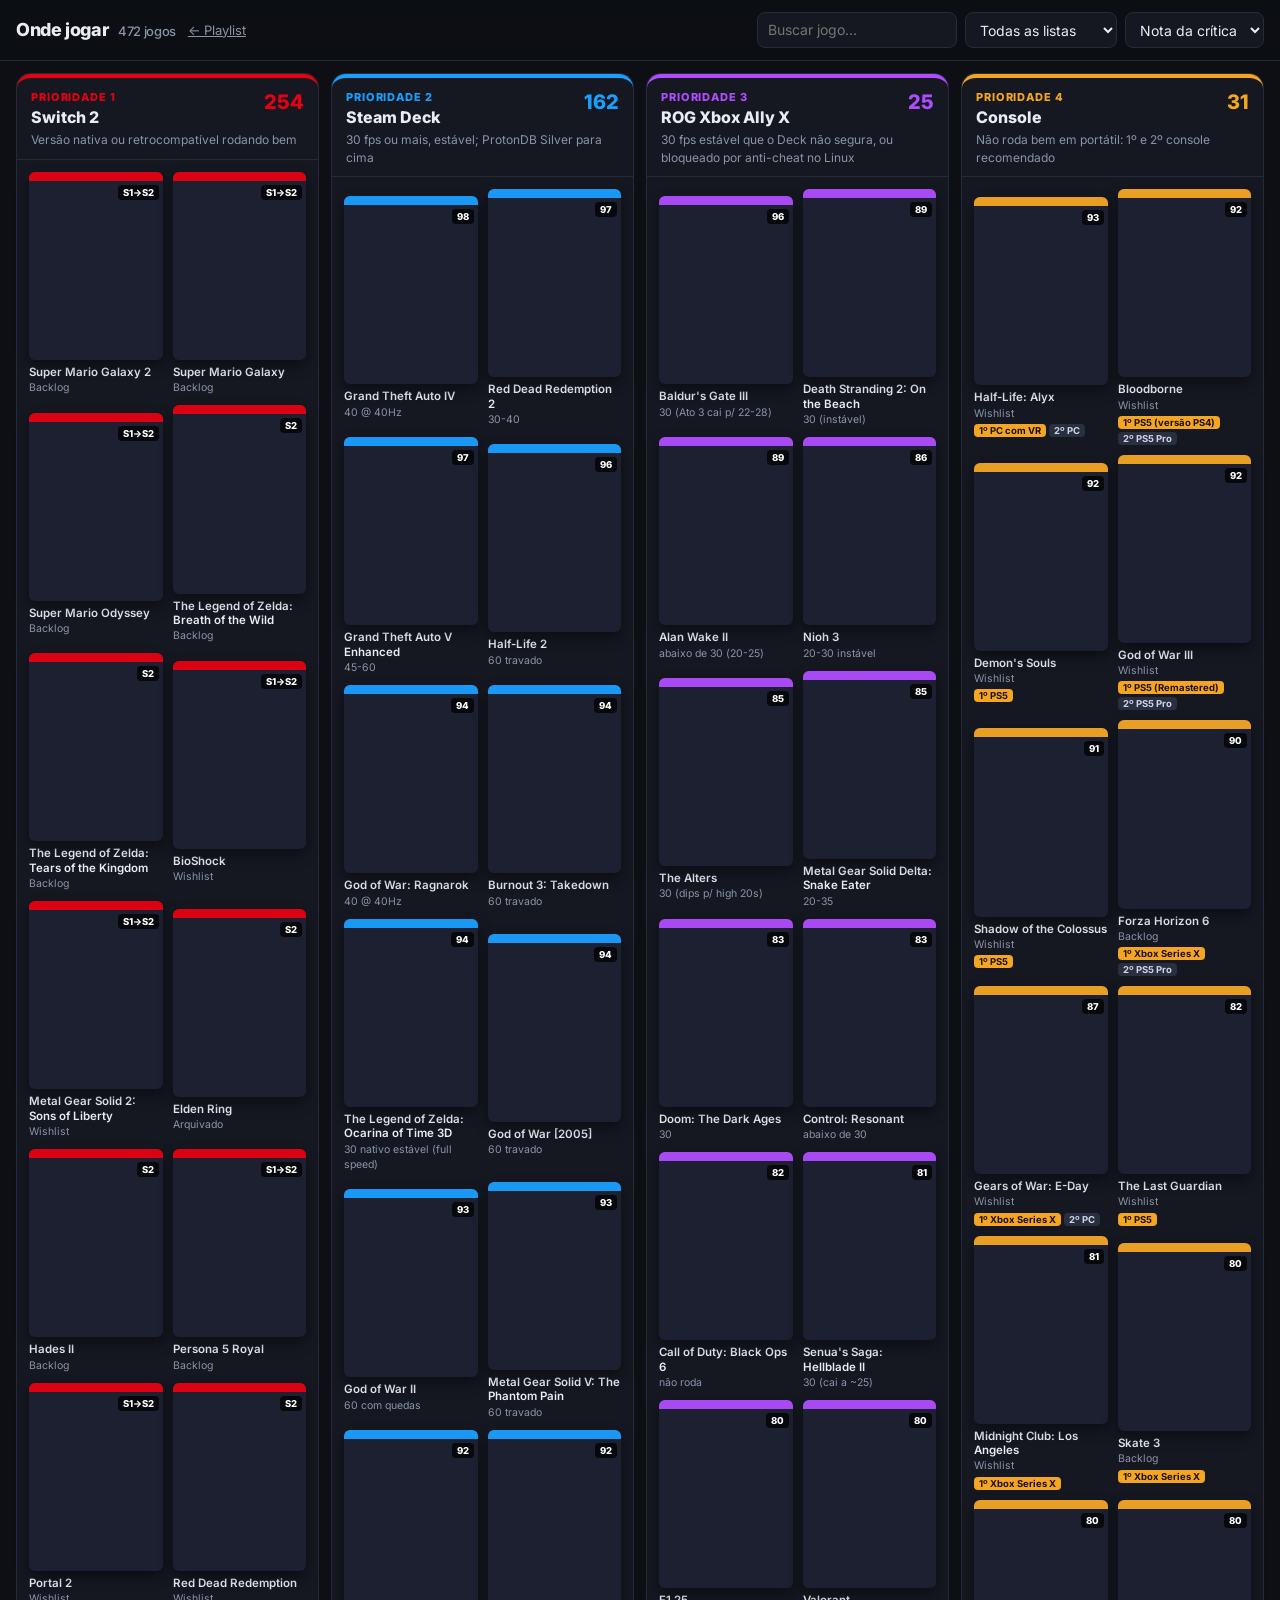
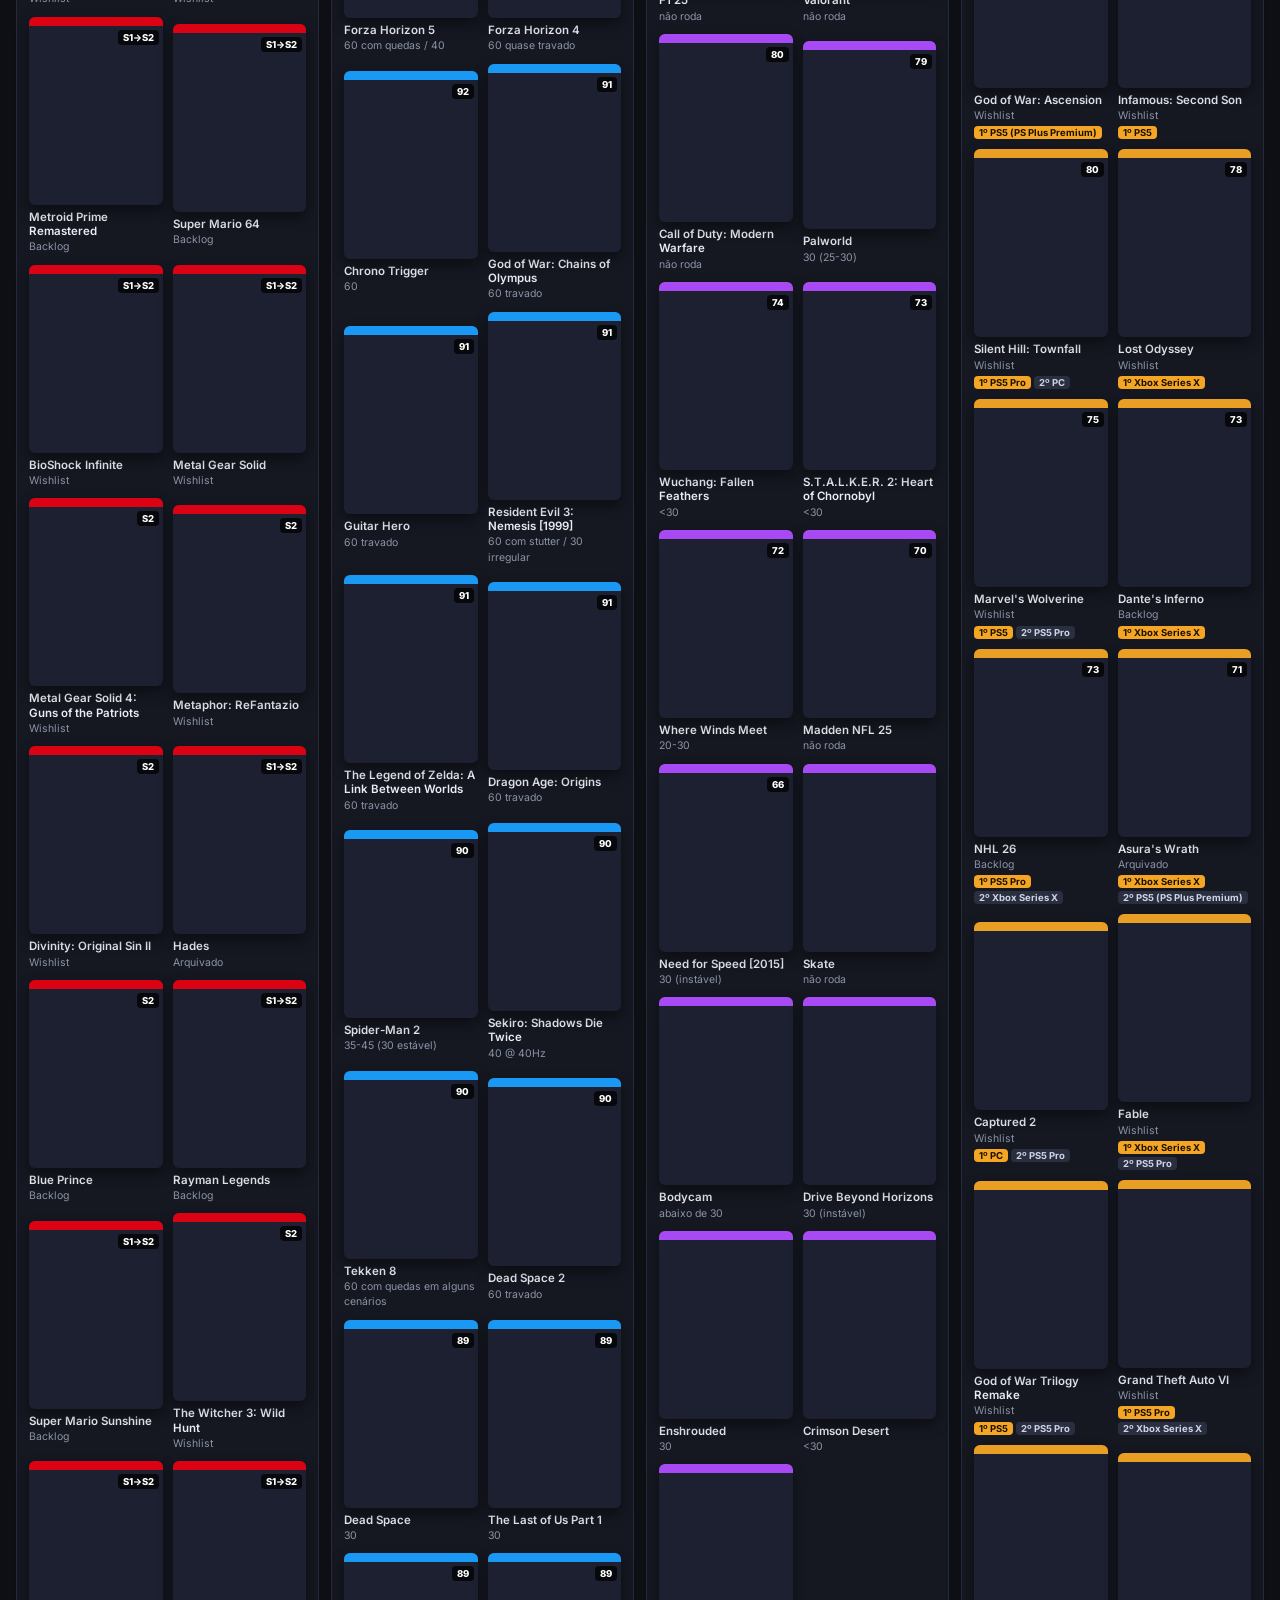
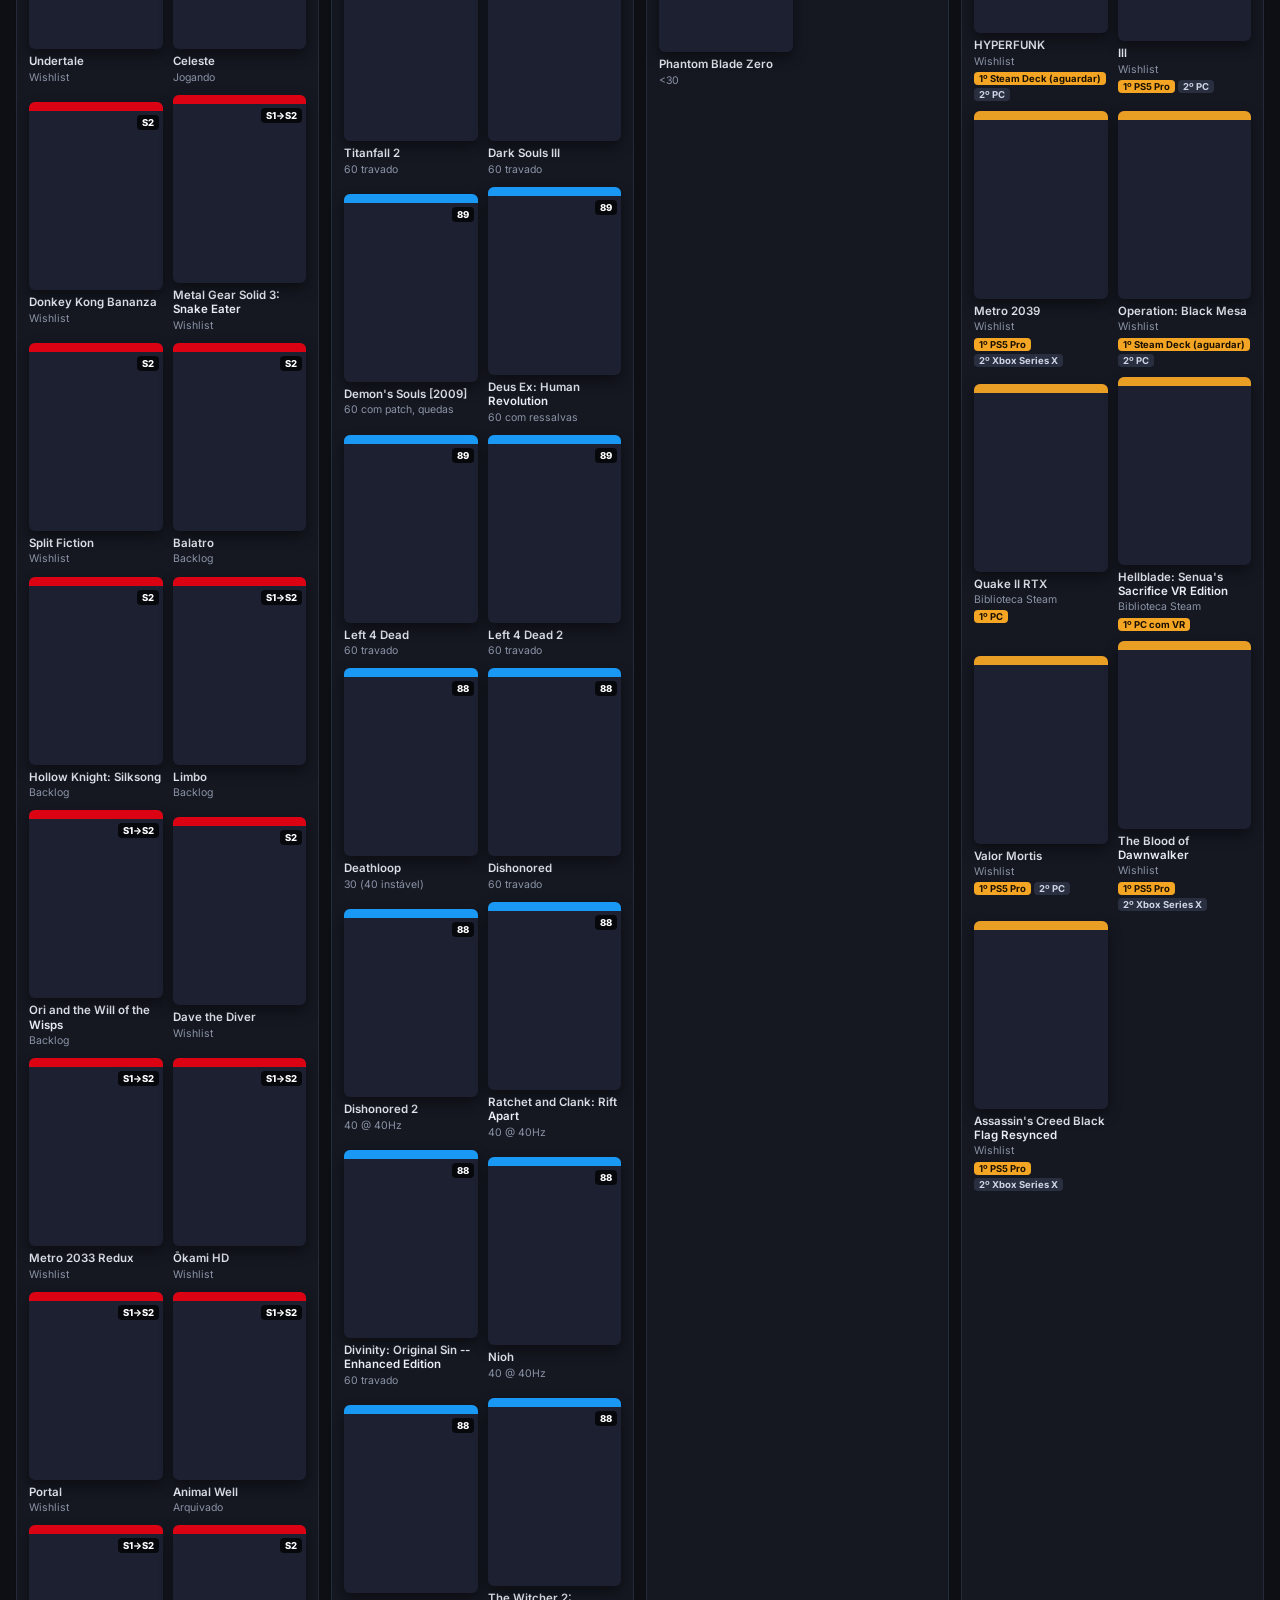
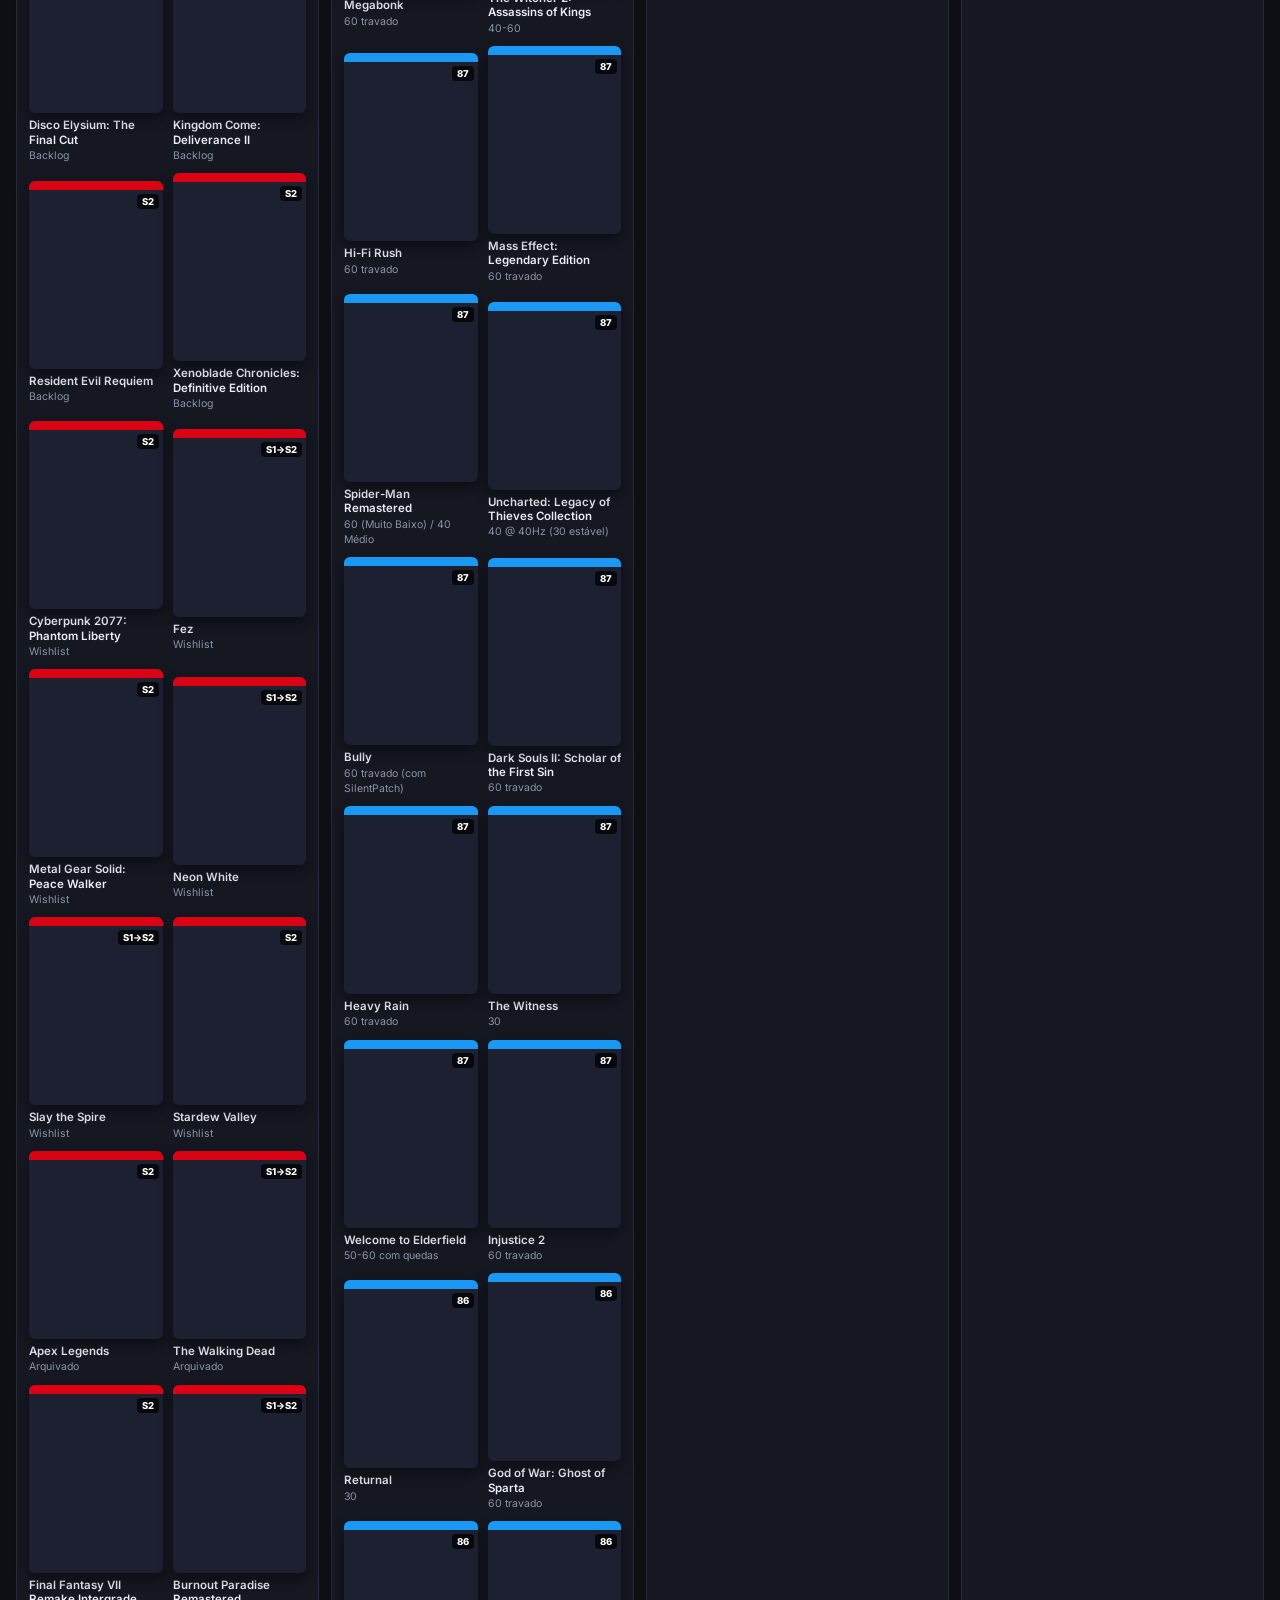
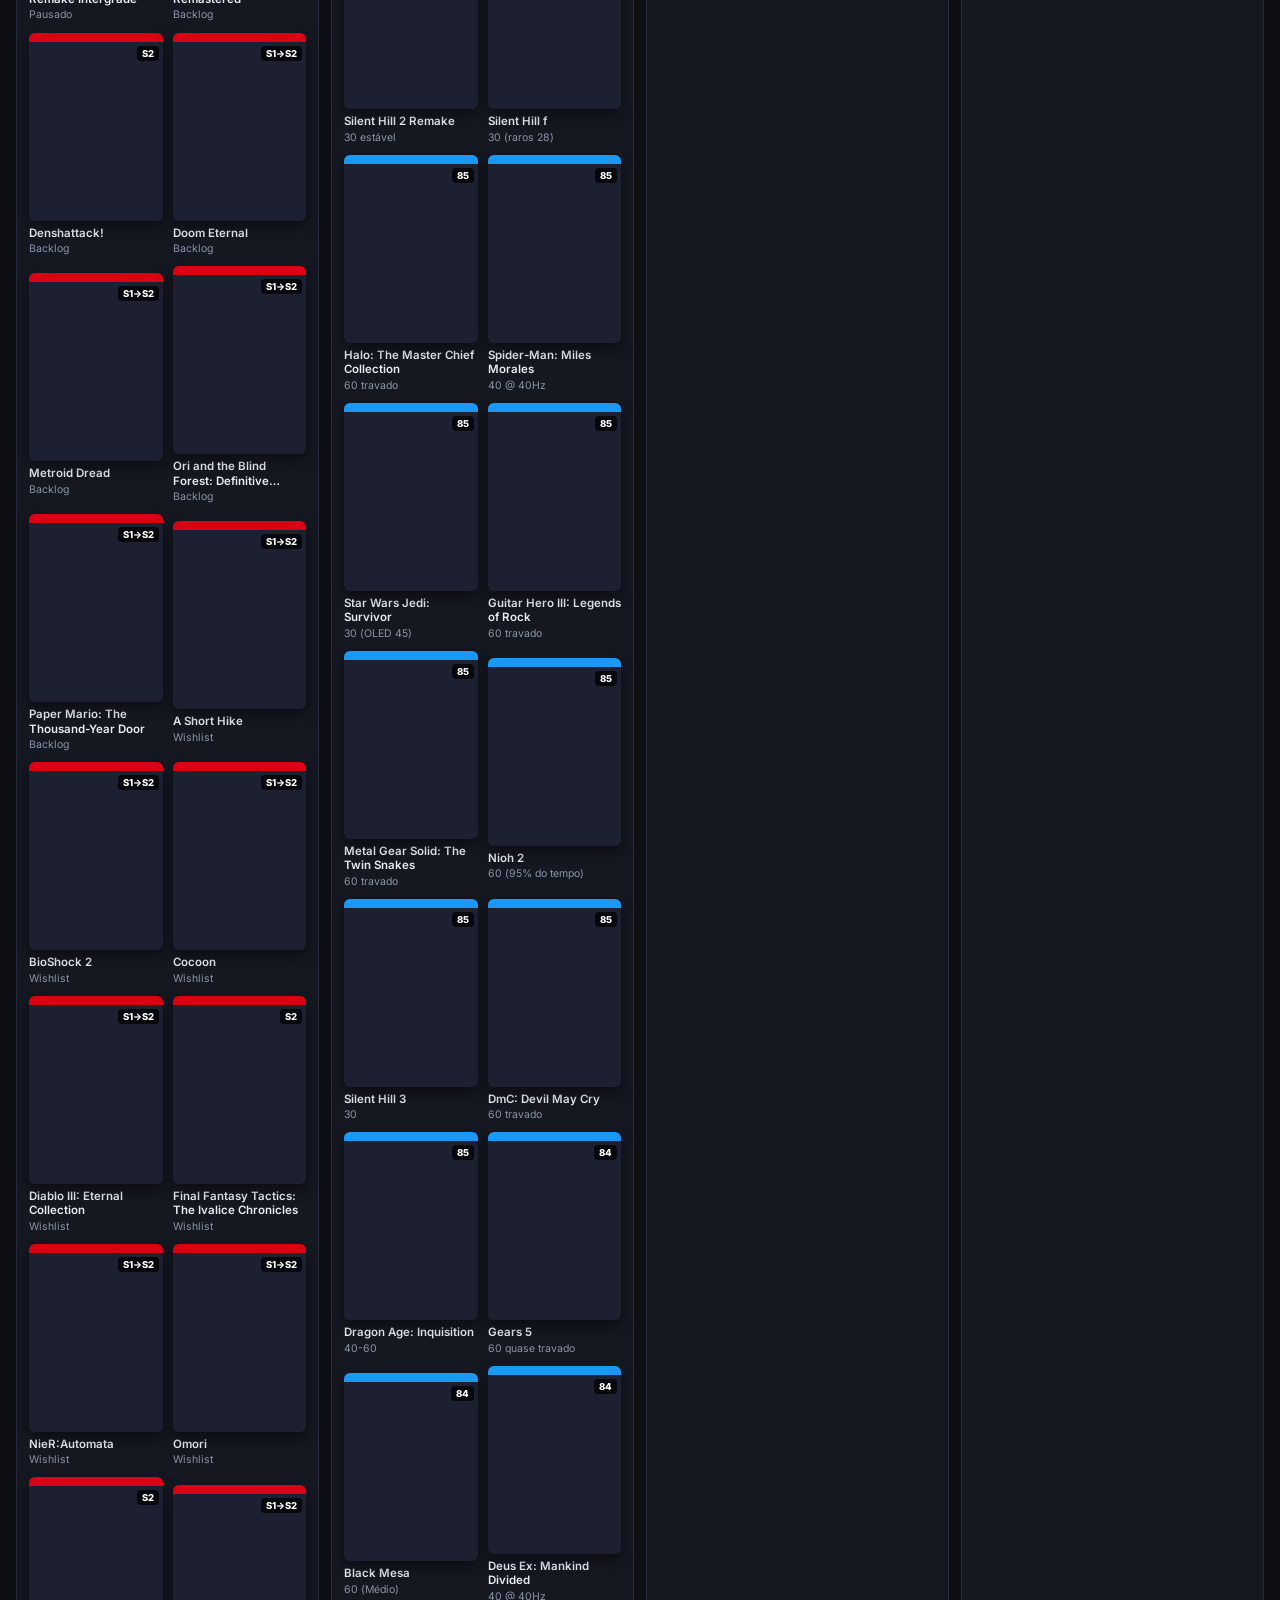
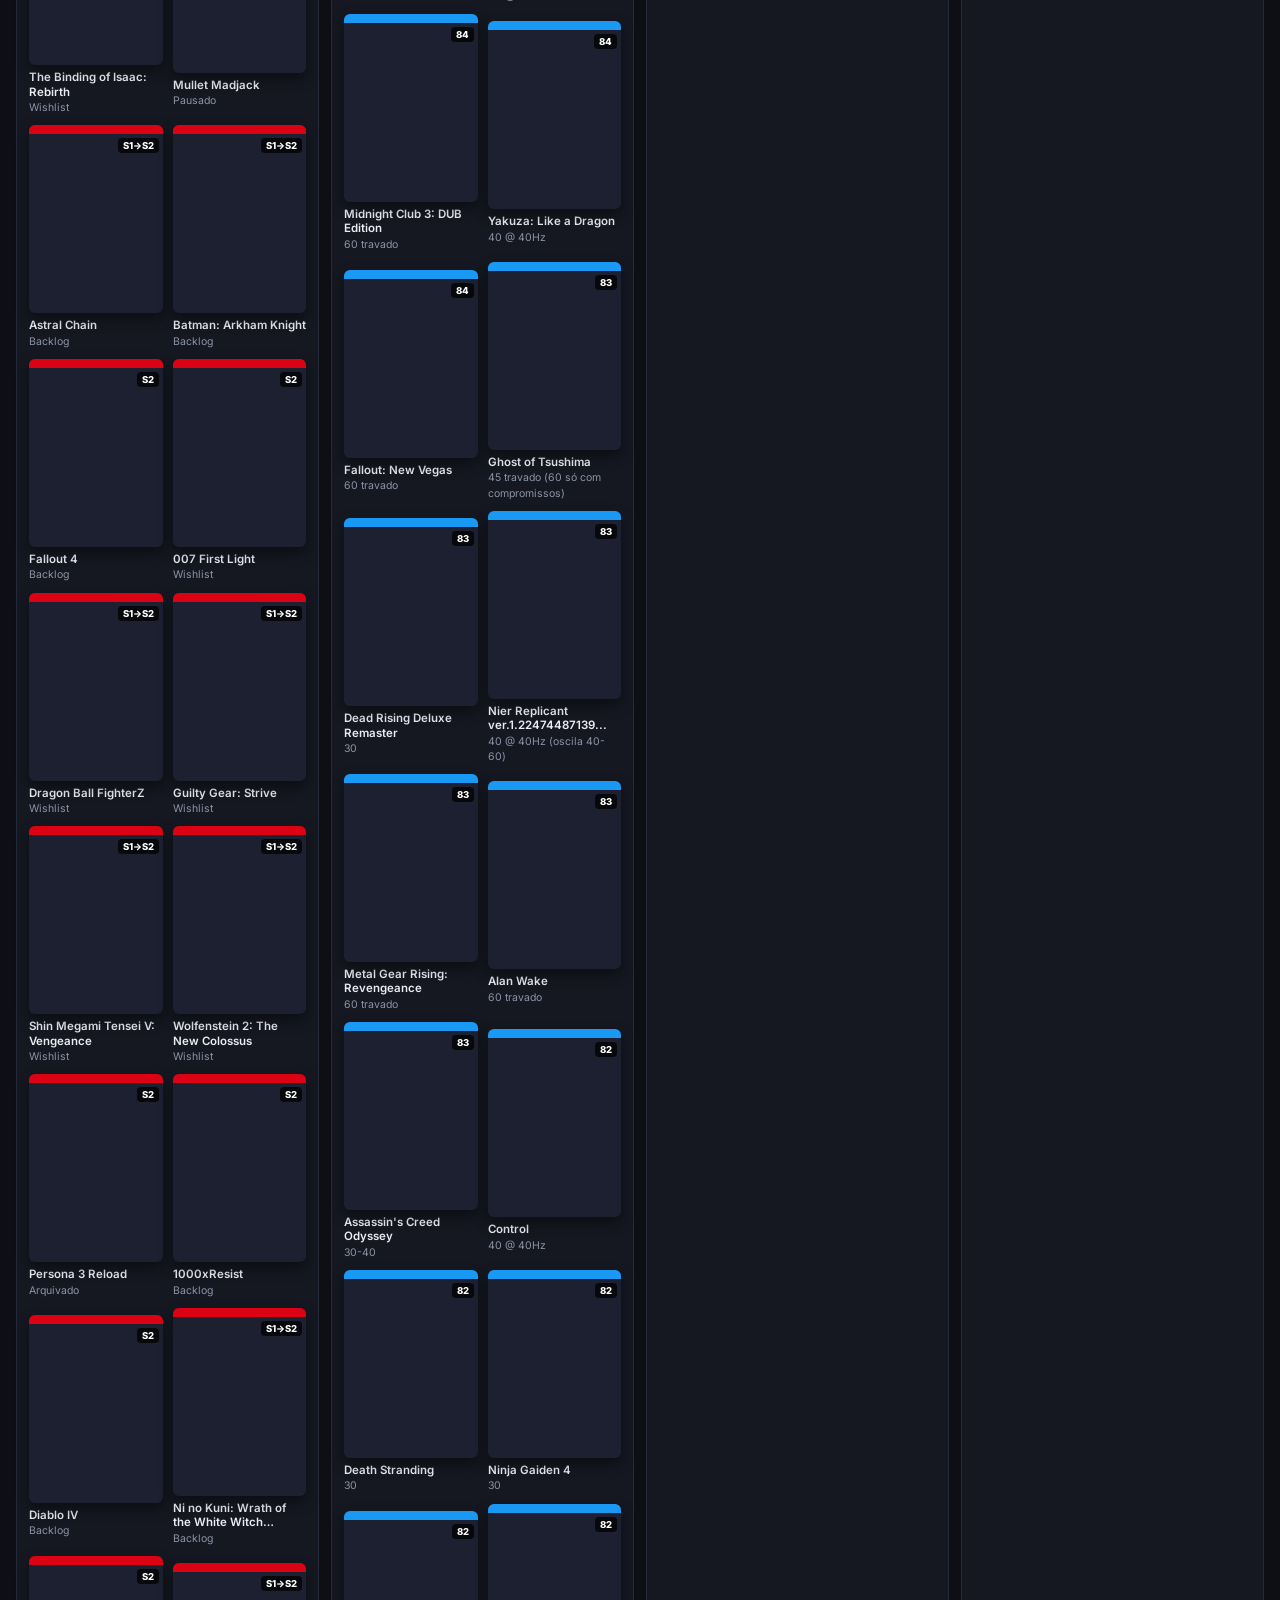
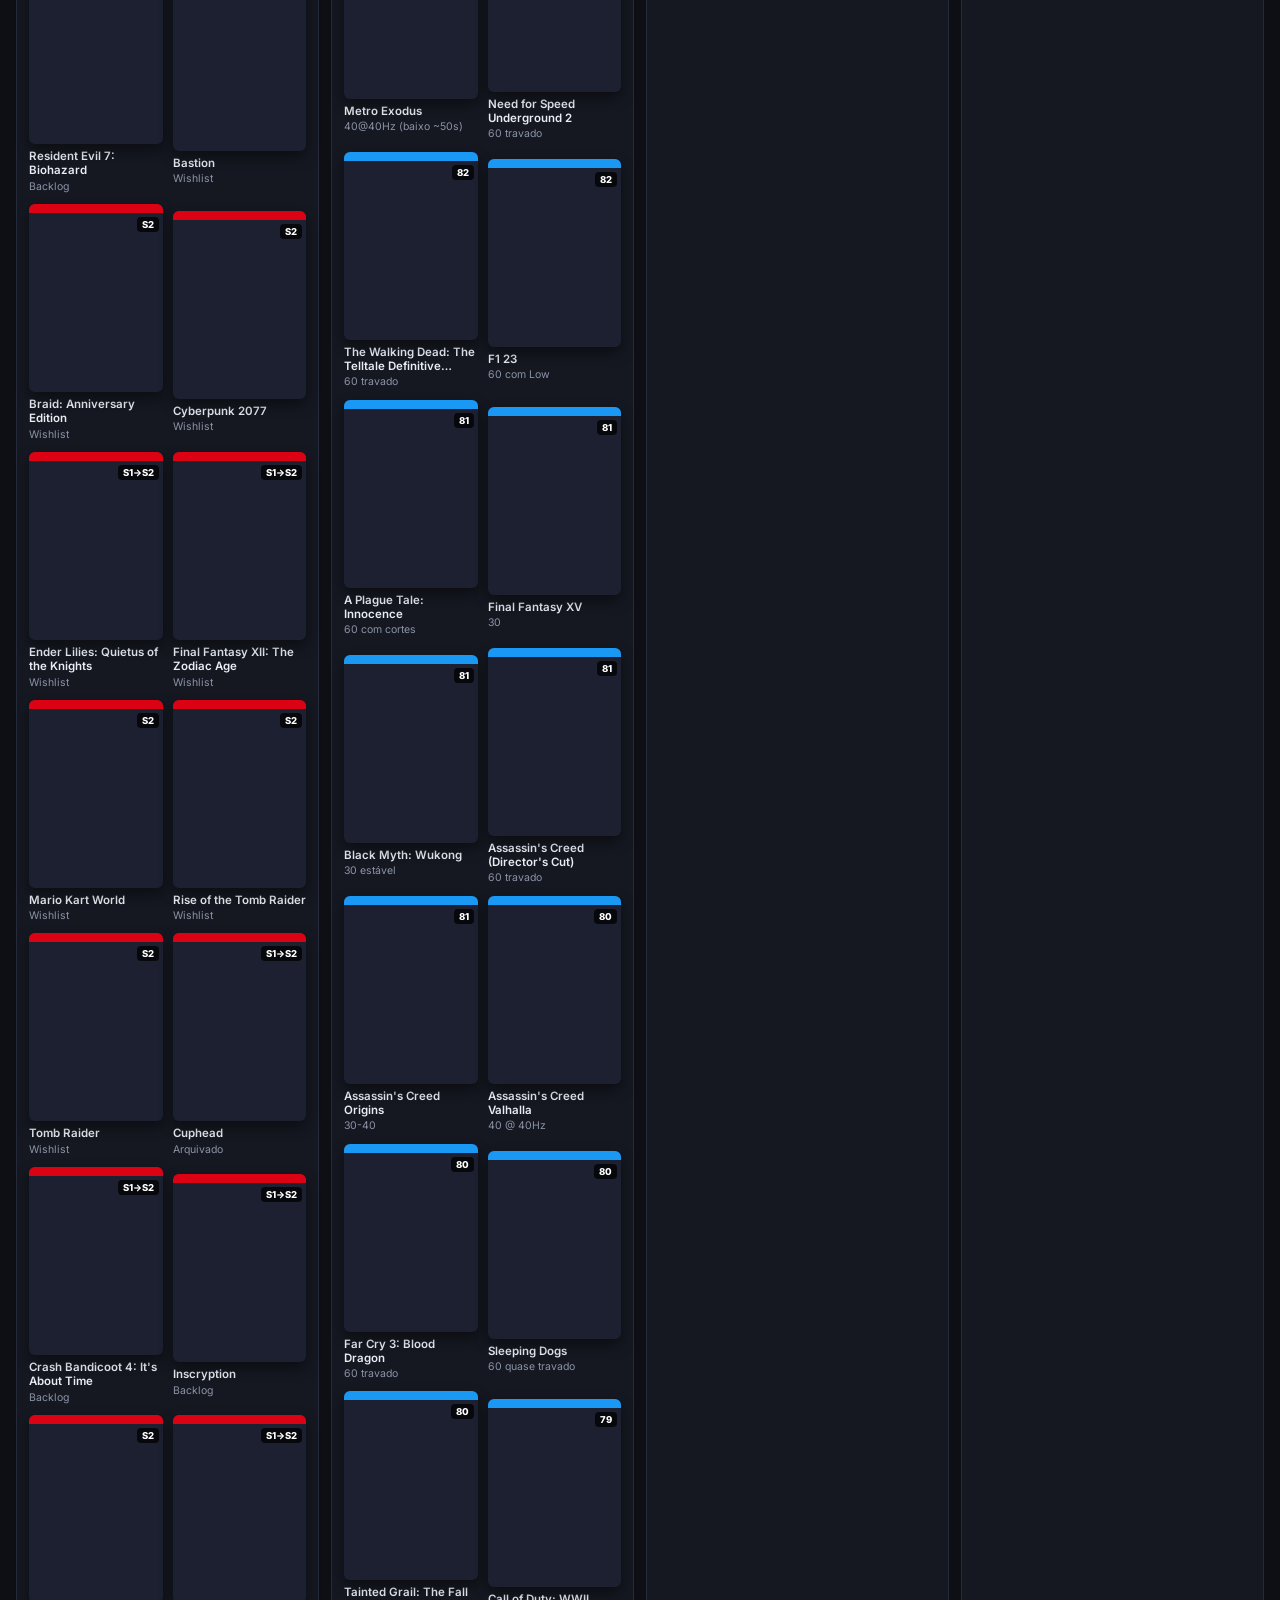
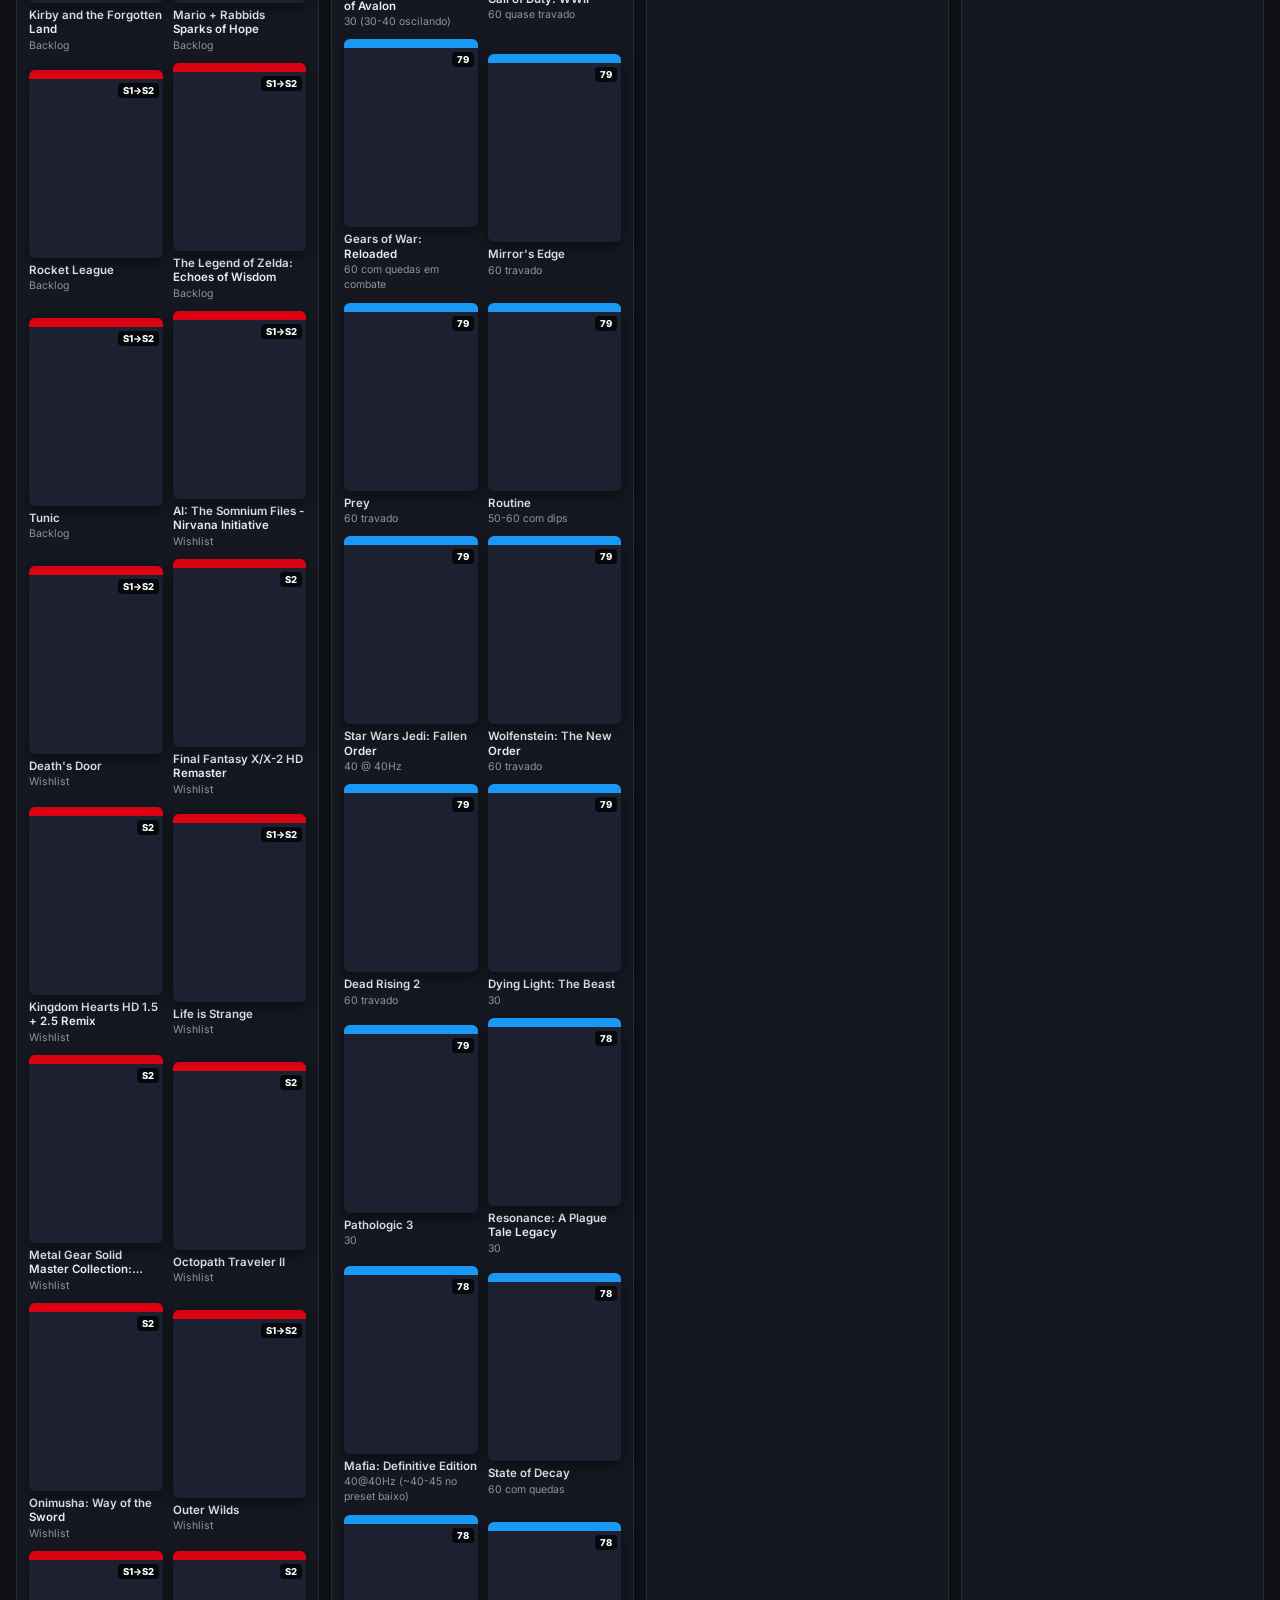
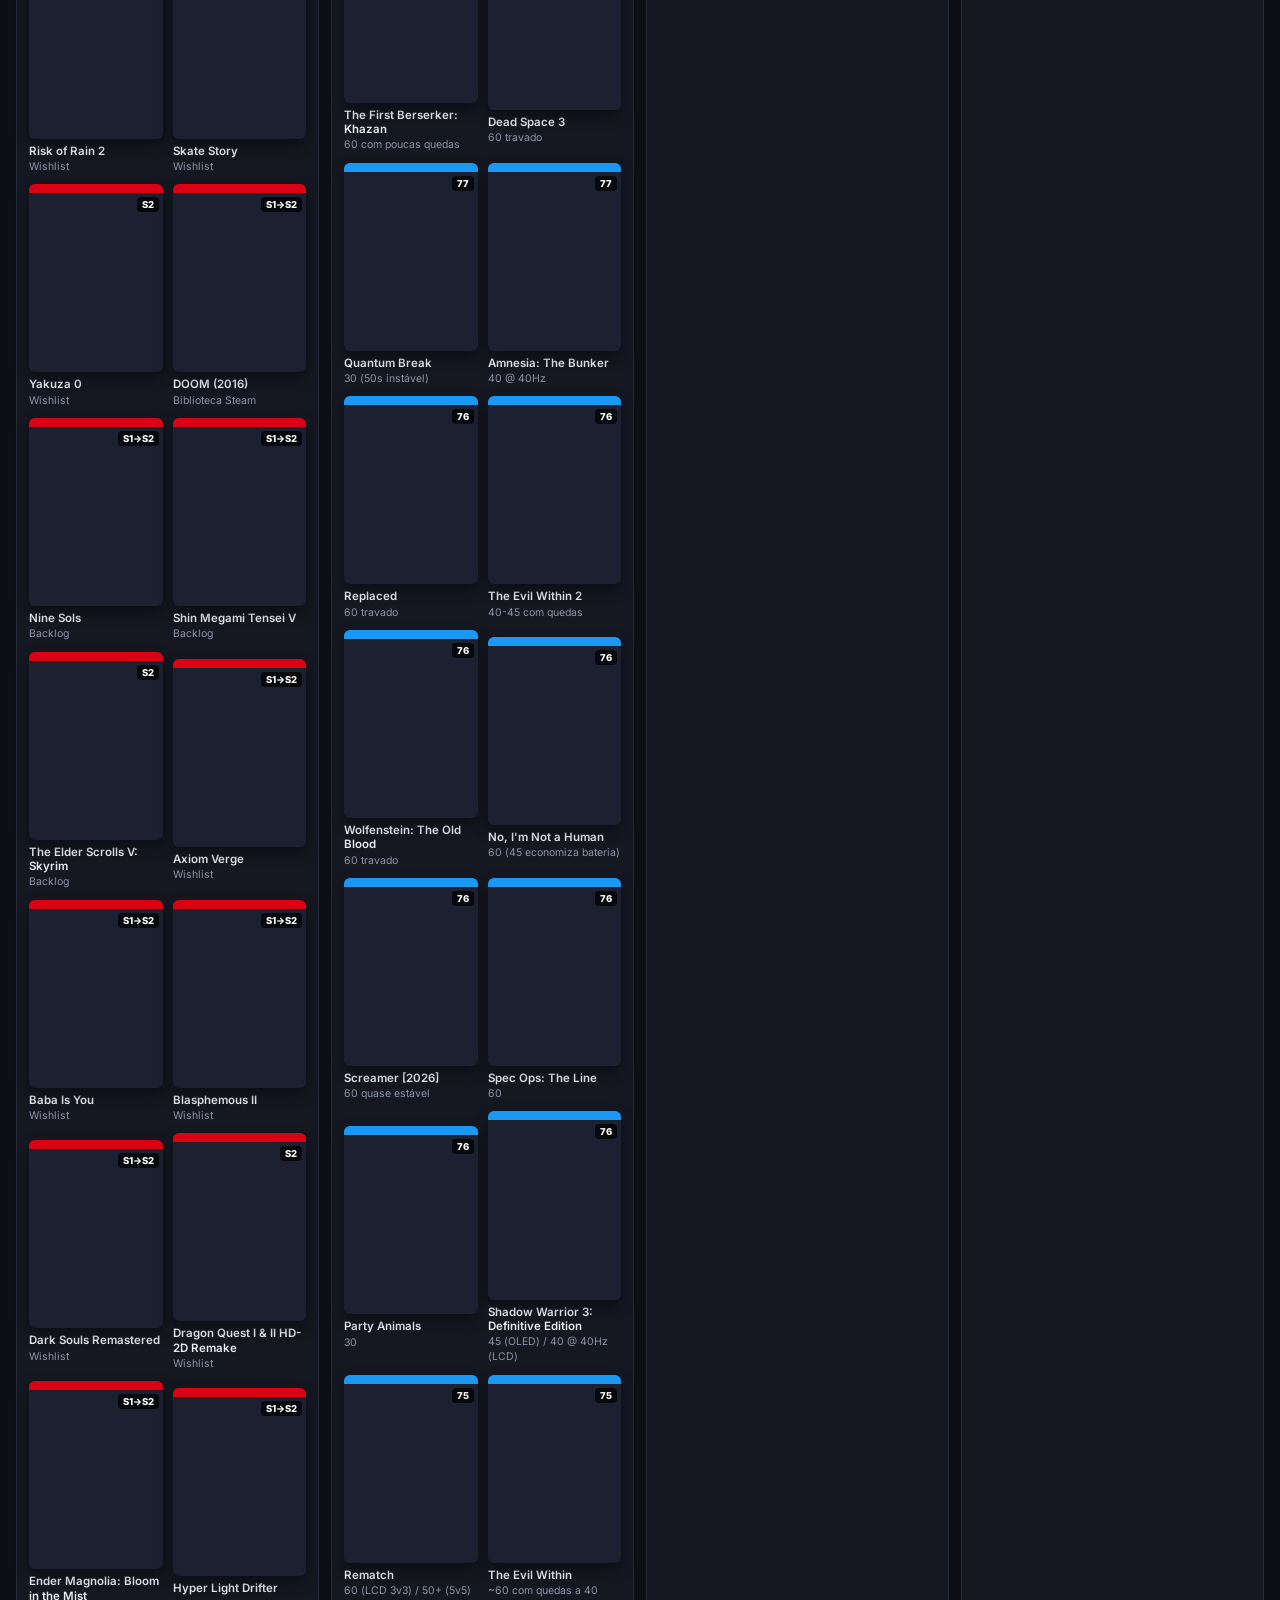
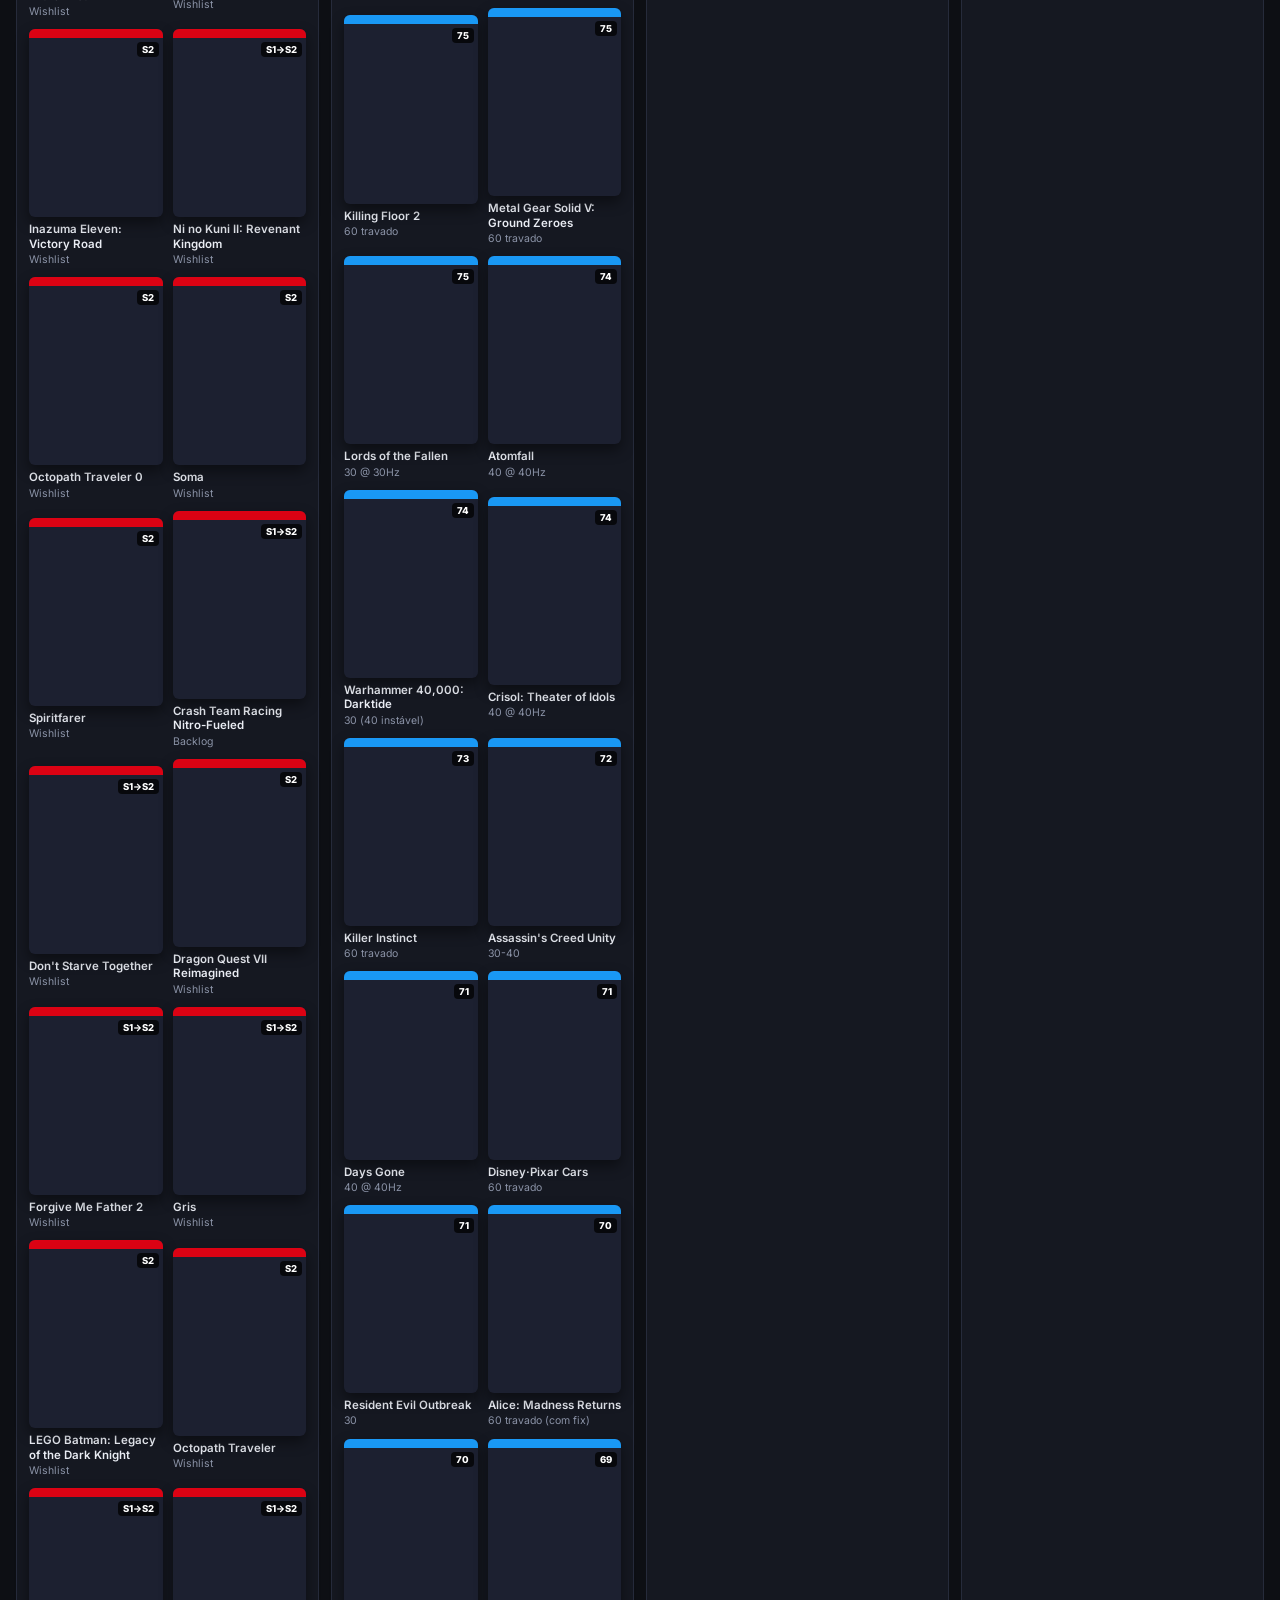
==== consoles.html @ 5674998b "Adiciona página Onde jogar: Switch 2, Steam Deck, Ally X e console Claude-Session: https://claude.ai" ====
<!doctype html>
<html lang="pt-BR">
<head>
<meta charset="utf-8">
<meta name="viewport" content="width=device-width, initial-scale=1">
<title>Onde Jogar</title>
<link rel="preconnect" href="https://fonts.googleapis.com">
<link href="https://fonts.googleapis.com/css2?family=Inter:wght@400;500;600;700;800&display=swap" rel="stylesheet">
<style>
:root{--bg:#0d0f14;--panel:#151821;--panel2:#1c2030;--line:#262b3b;--txt:#e9ecf3;--mut:#8b93a7;
--c1:#e60012;--c2:#1a9fff;--c3:#b04cff;--c4:#f5a524;--ok:#34d399;--warn:#fbbf24;--bad:#f87171}
*{box-sizing:border-box}html,body{margin:0;background:var(--bg);color:var(--txt);font:14px/1.45 Inter,system-ui,sans-serif}
a{color:#7cc4ff}
header{position:sticky;top:0;z-index:20;background:rgba(13,15,20,.92);backdrop-filter:blur(10px);border-bottom:1px solid var(--line);padding:12px 16px}
.top{display:flex;gap:12px;align-items:center;flex-wrap:wrap}
h1{font-size:18px;margin:0;font-weight:800;letter-spacing:-.02em}
h1 small{font-weight:500;color:var(--mut);font-size:13px;margin-left:6px}
.ctrl{display:flex;gap:8px;flex-wrap:wrap;margin-left:auto}
input,select{background:var(--panel);color:var(--txt);border:1px solid var(--line);border-radius:8px;padding:7px 10px;font:inherit}
input{width:200px}
.tabs{display:none;gap:6px;margin-top:10px}
.tabs button{flex:1;min-width:0;background:var(--panel);color:var(--txt);border:1px solid var(--line);border-radius:8px;padding:8px;font:600 12px Inter;cursor:pointer}
.tabs button.on{border-color:currentColor}
main{display:grid;grid-template-columns:repeat(4,minmax(0,1fr));gap:12px;padding:12px 16px 40px}
.col{background:var(--panel);border:1px solid var(--line);border-radius:14px;min-width:0;display:flex;flex-direction:column}
.colh{padding:12px 14px 10px;border-bottom:1px solid var(--line);border-top:4px solid var(--cc);border-radius:14px 14px 0 0}
.colh .p{font:800 11px Inter;letter-spacing:.08em;color:var(--cc);text-transform:uppercase}
.colh h2{margin:2px 0 2px;font-size:16px;font-weight:800}
.colh .d{color:var(--mut);font-size:12px}
.colh .n{float:right;font:800 20px Inter;color:var(--cc)}
.grid{display:grid;grid-template-columns:repeat(auto-fill,minmax(104px,1fr));gap:10px;padding:12px}
.card{cursor:pointer;position:relative;border:0;padding:0;background:none;color:inherit;text-align:left;font:inherit}
.box{aspect-ratio:.71;border-radius:6px;overflow:hidden;background:var(--panel2);position:relative;box-shadow:0 2px 0 rgba(255,255,255,.04) inset,0 6px 14px rgba(0,0,0,.45);transition:transform .15s}
.box::before{content:"";position:absolute;inset:0 0 auto 0;height:9px;background:var(--cc);opacity:.95;z-index:2}
.box img{width:100%;height:100%;object-fit:cover;display:block}
.box .ph{position:absolute;inset:0;display:flex;align-items:center;justify-content:center;padding:14px 8px 8px;text-align:center;font:700 12px Inter;color:var(--mut)}
.card:hover .box,.card:focus-visible .box{transform:translateY(-3px)}
.card:focus-visible{outline:2px solid var(--cc);outline-offset:3px;border-radius:6px}
.t{font-size:11.5px;font-weight:600;margin-top:5px;line-height:1.25;display:-webkit-box;-webkit-line-clamp:2;-webkit-box-orient:vertical;overflow:hidden}
.m{font-size:10.5px;color:var(--mut);margin-top:1px}
.badge{position:absolute;z-index:3;top:13px;right:4px;font:800 9.5px Inter;padding:2px 5px;border-radius:4px;background:rgba(0,0,0,.75);color:#fff}
.recs{display:flex;gap:3px;flex-wrap:wrap;margin-top:3px}
.rec{font:700 9.5px Inter;padding:1px 5px;border-radius:4px;background:#2a2f40;color:#cfd5e6;white-space:nowrap}
.rec.r1{background:var(--c4);color:#1a1100}
.empty{color:var(--mut);padding:20px;text-align:center}
dialog{border:1px solid var(--line);border-radius:16px;background:var(--panel);color:var(--txt);padding:0;max-width:640px;width:calc(100% - 32px)}
dialog::backdrop{background:rgba(0,0,0,.7)}
.dl{display:flex;gap:16px;padding:18px}
.dl .box{width:150px;flex:none;align-self:flex-start}
.dl h3{margin:0 0 4px;font-size:20px;line-height:1.2}
.chips{display:flex;gap:6px;flex-wrap:wrap;margin:8px 0}
.chip{font:600 11.5px Inter;padding:3px 8px;border-radius:999px;background:var(--panel2);border:1px solid var(--line)}
.kv{display:grid;grid-template-columns:auto 1fr;gap:4px 12px;font-size:13px;margin-top:6px}
.kv b{color:var(--mut);font-weight:600}
.why{background:var(--panel2);border-radius:10px;padding:10px 12px;margin:0 18px 12px;font-size:13px}
.links{padding:0 18px 18px;display:flex;gap:12px;flex-wrap:wrap;font-size:13px}
.x{position:absolute;top:10px;right:12px;background:none;border:0;color:var(--mut);font-size:22px;cursor:pointer}
@media (max-width:1100px){main{grid-template-columns:repeat(2,minmax(0,1fr))}}
@media (max-width:700px){
 .tabs{display:flex}main{grid-template-columns:1fr;padding:12px 16px}
 .col{display:none}.col.on{display:flex}
 input{width:100%}.ctrl{margin-left:0;width:100%}.ctrl select{flex:1}
 .grid{grid-template-columns:repeat(3,minmax(0,1fr))}
 .dl{flex-direction:column}.dl .box{width:130px}
}
</style>
</head>
<body>
<header>
 <div class="top">
  <h1>Onde jogar <small id="tot"></small></h1><a href="./" style="font-size:13px;color:var(--mut)">← Playlist</a>
  <div class="ctrl">
   <input id="q" type="search" placeholder="Buscar jogo…" aria-label="Buscar jogo">
   <select id="lst" aria-label="Lista"><option value="">Todas as listas</option></select>
   <select id="ord" aria-label="Ordenar"><option value="critic">Nota da crítica</option><option value="name">Nome A–Z</option><option value="main">Mais curtos</option><option value="year">Mais recentes</option></select>
  </div>
 </div>
 <div class="tabs" id="tabs"></div>
</header>
<main id="main"></main>
<dialog id="dlg"></dialog>
<script src="consoles-data.js"></script>
<script>
const COLS=[
 {id:1,p:"Prioridade 1",h:"Switch 2",s:"Switch 2",d:"Versão nativa ou retrocompatível rodando bem",c:"var(--c1)"},
 {id:2,p:"Prioridade 2",h:"Steam Deck",s:"Deck",d:"30 fps ou mais, estável; ProtonDB Silver para cima",c:"var(--c2)"},
 {id:3,p:"Prioridade 3",h:"ROG Xbox Ally X",s:"Ally X",d:"30 fps estável que o Deck não segura, ou bloqueado por anti-cheat no Linux",c:"var(--c3)"},
 {id:4,p:"Prioridade 4",h:"Console",s:"Console",d:"Não roda bem em portátil: 1º e 2º console recomendado",c:"var(--c4)"}];
const $=s=>document.querySelector(s);const esc=s=>String(s??"").replace(/[&<>"]/g,c=>({"&":"&amp;","<":"&lt;",">":"&gt;",'"':"&quot;"})[c]);
const lists=[...new Set(GAMES.map(g=>g.list).filter(Boolean))].sort();
lists.forEach(l=>$("#lst").insertAdjacentHTML("beforeend",`<option>${esc(l)}</option>`));
let tab=1;try{tab=+localStorage.getItem("ow-tab")||1}catch(e){}
function card(g,i){
 const badge=g.col==1?(g.native?"S2":"S1→S2"):(g.critic?g.critic:"");
 const recs=g.col==4&&g.rec?`<div class="recs">${g.rec.slice(0,2).map((r,k)=>`<span class="rec ${k?"":"r1"}">${k+1}º ${esc(r.replace(" / Steam Machine",""))}</span>`).join("")}</div>`:"";
 const sub=g.col==1?(g.list||""):(g.dfps&&g.col!=4?esc(g.dfps):esc(g.list||""));
 return `<button class="card" data-i="${i}" aria-label="${esc(g.name)}"><div class="box">${badge?`<span class="badge">${esc(badge)}</span>`:""}${g.cover?`<img loading="lazy" src="${esc(g.cover)}" alt="" onerror="this.remove()">`:""}<div class="ph">${g.cover?"":esc(g.name)}</div></div><div class="t">${esc(g.name)}</div><div class="m">${sub}</div>${recs}</button>`;
}
function render(){
 const q=$("#q").value.trim().toLowerCase(),l=$("#lst").value,o=$("#ord").value;
 const f=GAMES.map((g,i)=>[g,i]).filter(([g])=>(!q||g.name.toLowerCase().includes(q))&&(!l||g.list==l));
 const s={critic:(a,b)=>(b[0].critic||0)-(a[0].critic||0),name:(a,b)=>a[0].name.localeCompare(b[0].name),main:(a,b)=>(a[0].main||999)-(b[0].main||999),year:(a,b)=>(b[0].year||0)-(a[0].year||0)}[o];
 f.sort(s);
 $("#tot").textContent=f.length+" jogos";
 $("#main").innerHTML=COLS.map(c=>{const gs=f.filter(([g])=>g.col==c.id);
  return `<section class="col ${tab==c.id?"on":""}" style="--cc:${c.c}"><div class="colh"><span class="n">${gs.length}</span><div class="p">${c.p}</div><h2>${c.h}</h2><div class="d">${c.d}</div></div><div class="grid">${gs.map(([g,i])=>card(g,i)).join("")||'<div class="empty">Nenhum jogo</div>'}</div></section>`}).join("");
 $("#tabs").innerHTML=COLS.map(c=>{const n=f.filter(([g])=>g.col==c.id).length;return `<button class="${tab==c.id?"on":""}" style="color:${c.c}" data-t="${c.id}">${c.s}<br>${n}</button>`}).join("");
}
const hrs=h=>h?(h<1?Math.round(h*60)+" min":h.toFixed(h<10?1:0).replace(".",",")+" h"):"—";
function open(i){
 const g=GAMES[i],c=COLS[g.col-1];
 const where=g.col==1?(g.native?"Switch 2 — versão nativa":"Switch 2 — retrocompatível (versão de Switch 1)"):c.h;
 const kv=[["Lista",g.list],["Ano",g.year],["Crítica / usuários",(g.critic||"—")+" / "+(g.user||"—")],["Campanha",hrs(g.main)],["+ extras",hrs(g.extras)],["100%",hrs(g.complete)],
  g.dfps?["Steam Deck",(g.dg?"nota "+g.dg+" · ":"")+g.dfps]:null,g.dset?["Ajustes",g.dset]:null,g.proton?["ProtonDB",g.proton]:null,
  g.price?["Steam BR","R$ "+(g.price.f/100).toFixed(2).replace(".",",")+(g.price.d?` (-${g.price.d}%)`:"")]:null,
  g.plats&&g.plats.length?["Plataformas",g.plats.join(", ")]:null].filter(x=>x&&x[1]!=null&&x[1]!=="");
 const why=[g.note,g.why,g.dnote].filter(Boolean);
 $("#dlg").innerHTML=`<button class="x" aria-label="Fechar" onclick="dlg.close()">×</button>
 <div class="dl" style="--cc:${c.c}"><div class="box">${g.cover?`<img src="${esc(g.cover)}" alt="">`:`<div class="ph">${esc(g.name)}</div>`}</div>
 <div><div style="color:${c.c};font:800 11px Inter;letter-spacing:.08em;text-transform:uppercase">${c.p}</div><h3>${esc(g.name)}</h3>
 <div class="chips"><span class="chip">${esc(where)}</span>${g.rec?g.rec.map((r,k)=>`<span class="chip" style="${k?"":"background:var(--c4);color:#1a1100;border-color:var(--c4)"}">${k+1}º ${esc(r)}</span>`).join(""):""}</div>
 <div class="kv">${kv.map(([k,v])=>`<b>${esc(k)}</b><span>${esc(v)}</span>`).join("")}</div></div></div>
 ${why.length?`<div class="why">${why.map(esc).join("<br><br>")}</div>`:""}
 <div class="links">${g.bl?`<a href="https://backloggd.com/games/${esc(g.bl)}/" target="_blank" rel="noopener">Backloggd</a>`:""}${g.appid?`<a href="https://store.steampowered.com/app/${g.appid}/" target="_blank" rel="noopener">Steam</a><a href="https://www.protondb.com/app/${g.appid}" target="_blank" rel="noopener">ProtonDB</a>`:""}${g.hltb?`<a href="${esc(g.hltb)}" target="_blank" rel="noopener">HowLongToBeat</a>`:""}${g.mc?`<a href="${esc(g.mc)}" target="_blank" rel="noopener">Metacritic</a>`:""}</div>`;
 $("#dlg").showModal();
}
$("#main").addEventListener("click",e=>{const b=e.target.closest(".card");if(b)open(+b.dataset.i)});
$("#tabs").addEventListener("click",e=>{const b=e.target.closest("button");if(!b)return;tab=+b.dataset.t;try{localStorage.setItem("ow-tab",tab)}catch(e){}render()});
$("#dlg").addEventListener("click",e=>{if(e.target.id=="dlg")$("#dlg").close()});
["q","lst","ord"].forEach(id=>$("#"+id).addEventListener("input",render));
render();
</script>
</body>
</html>
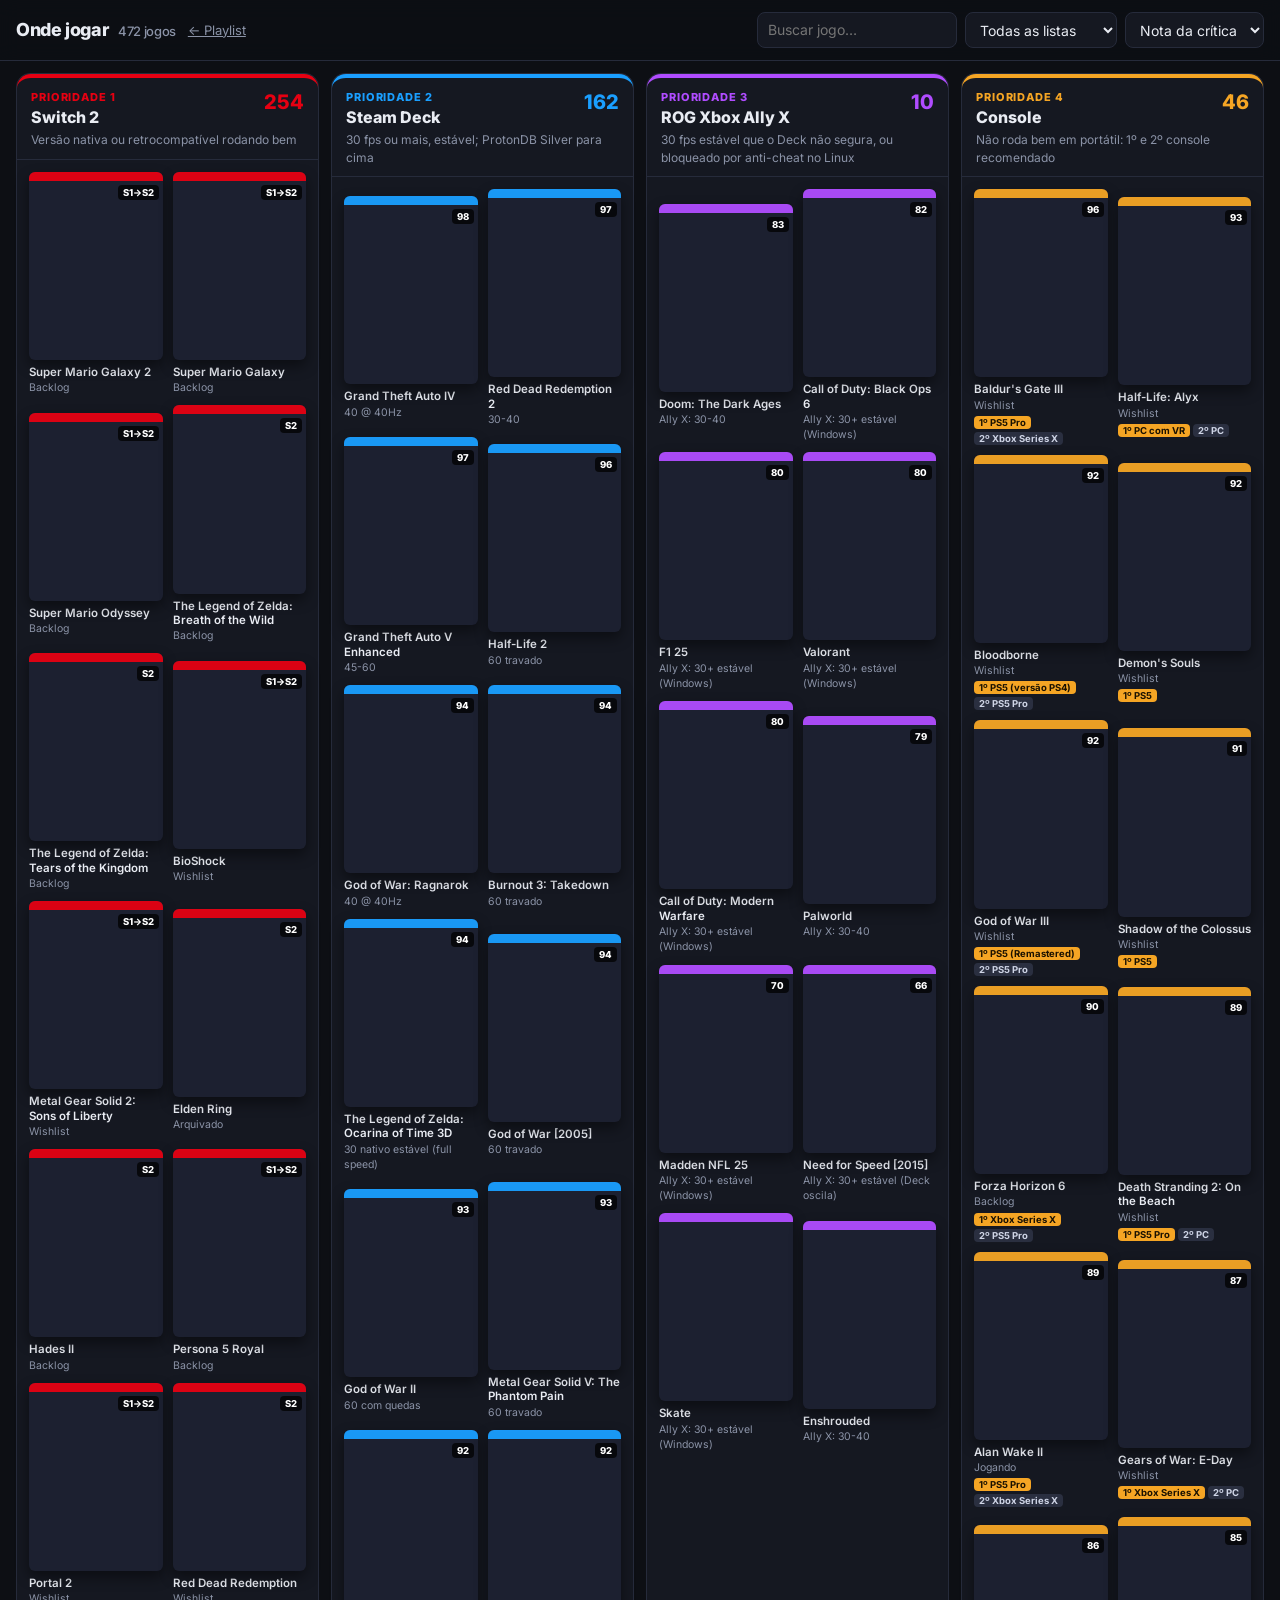
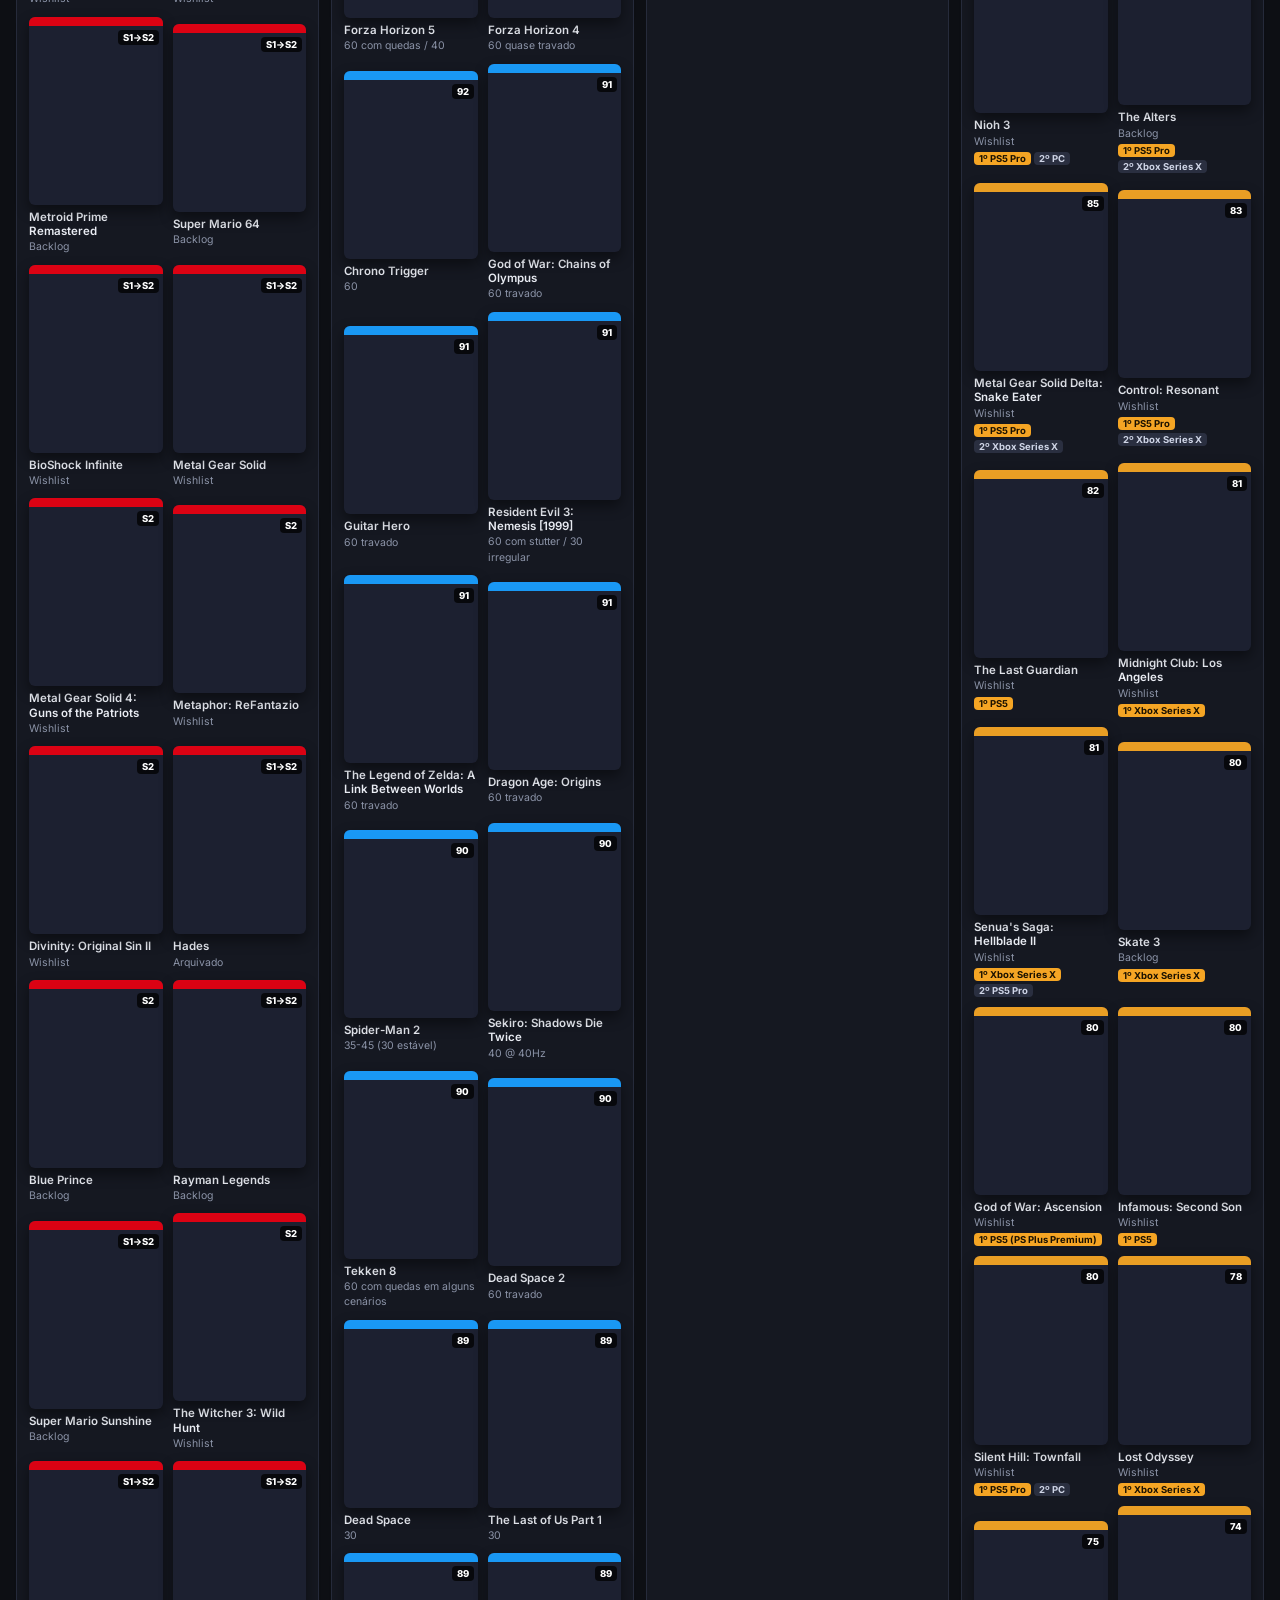
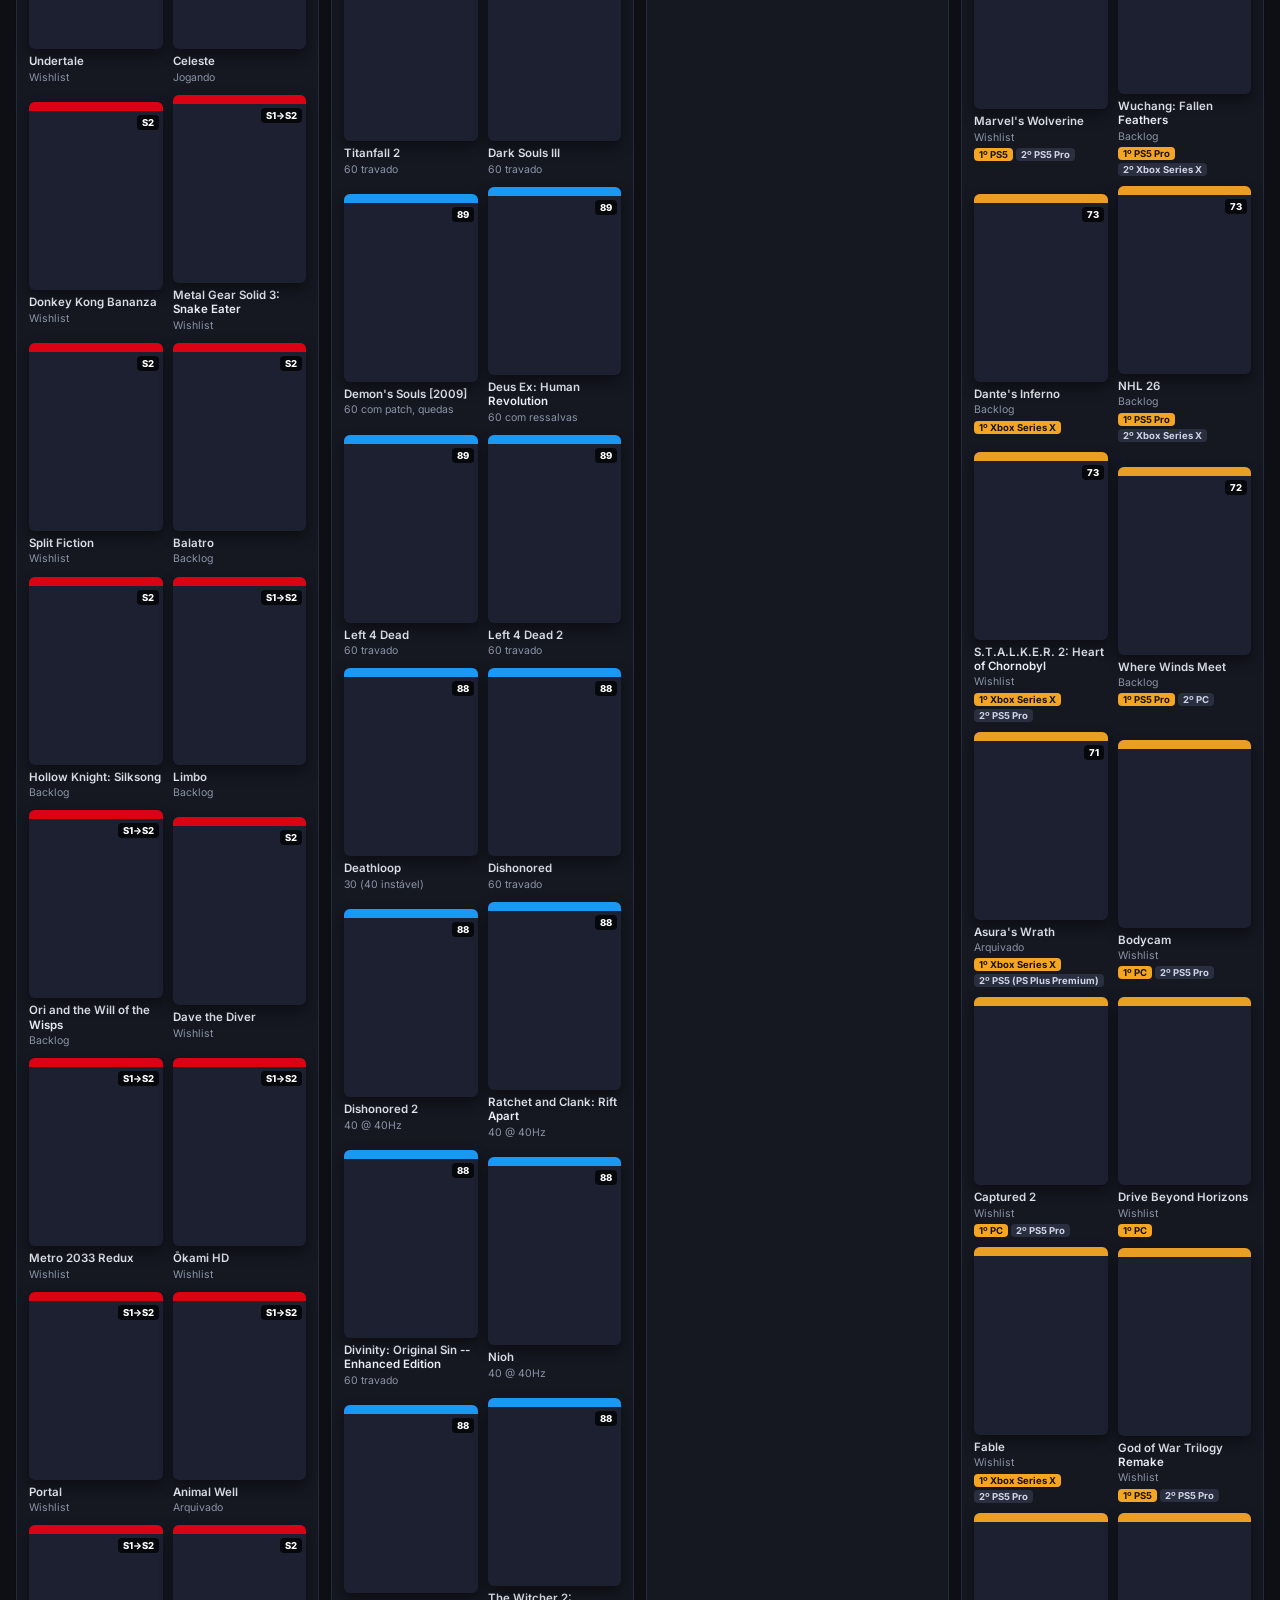
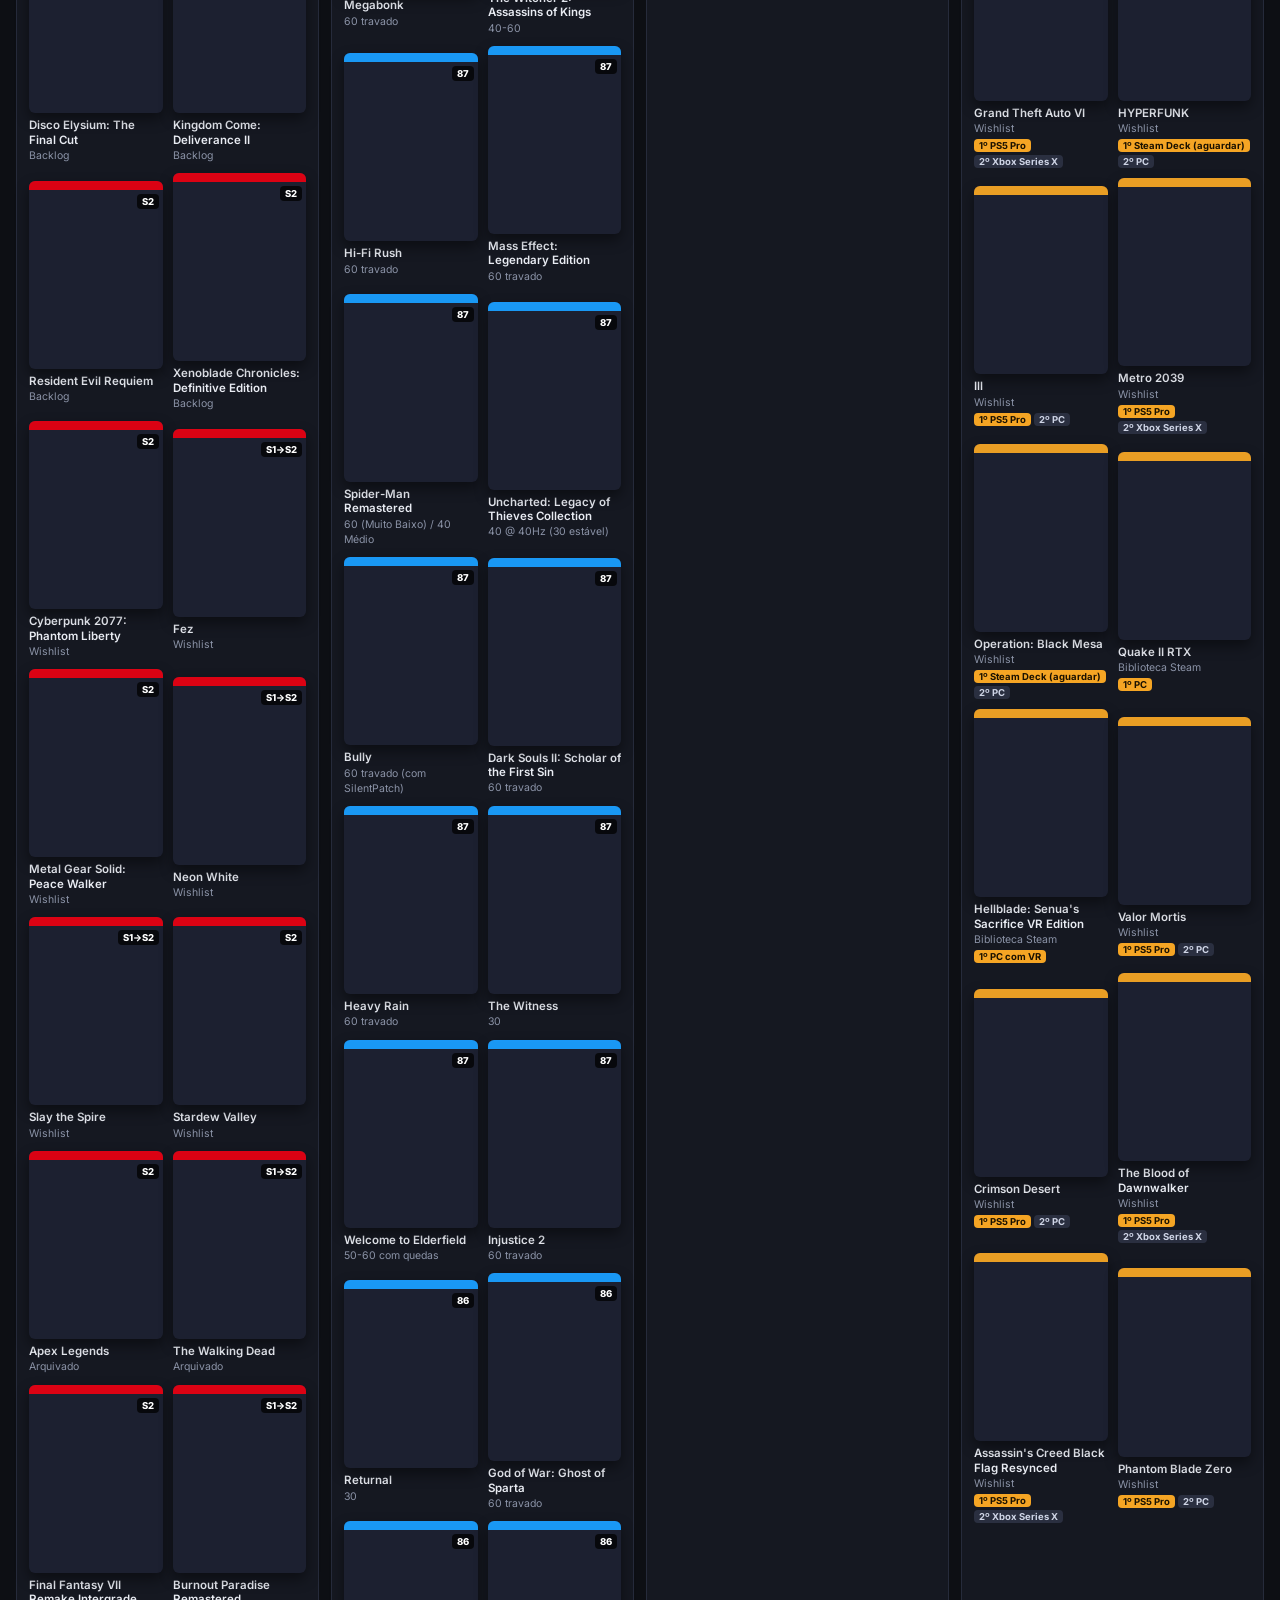
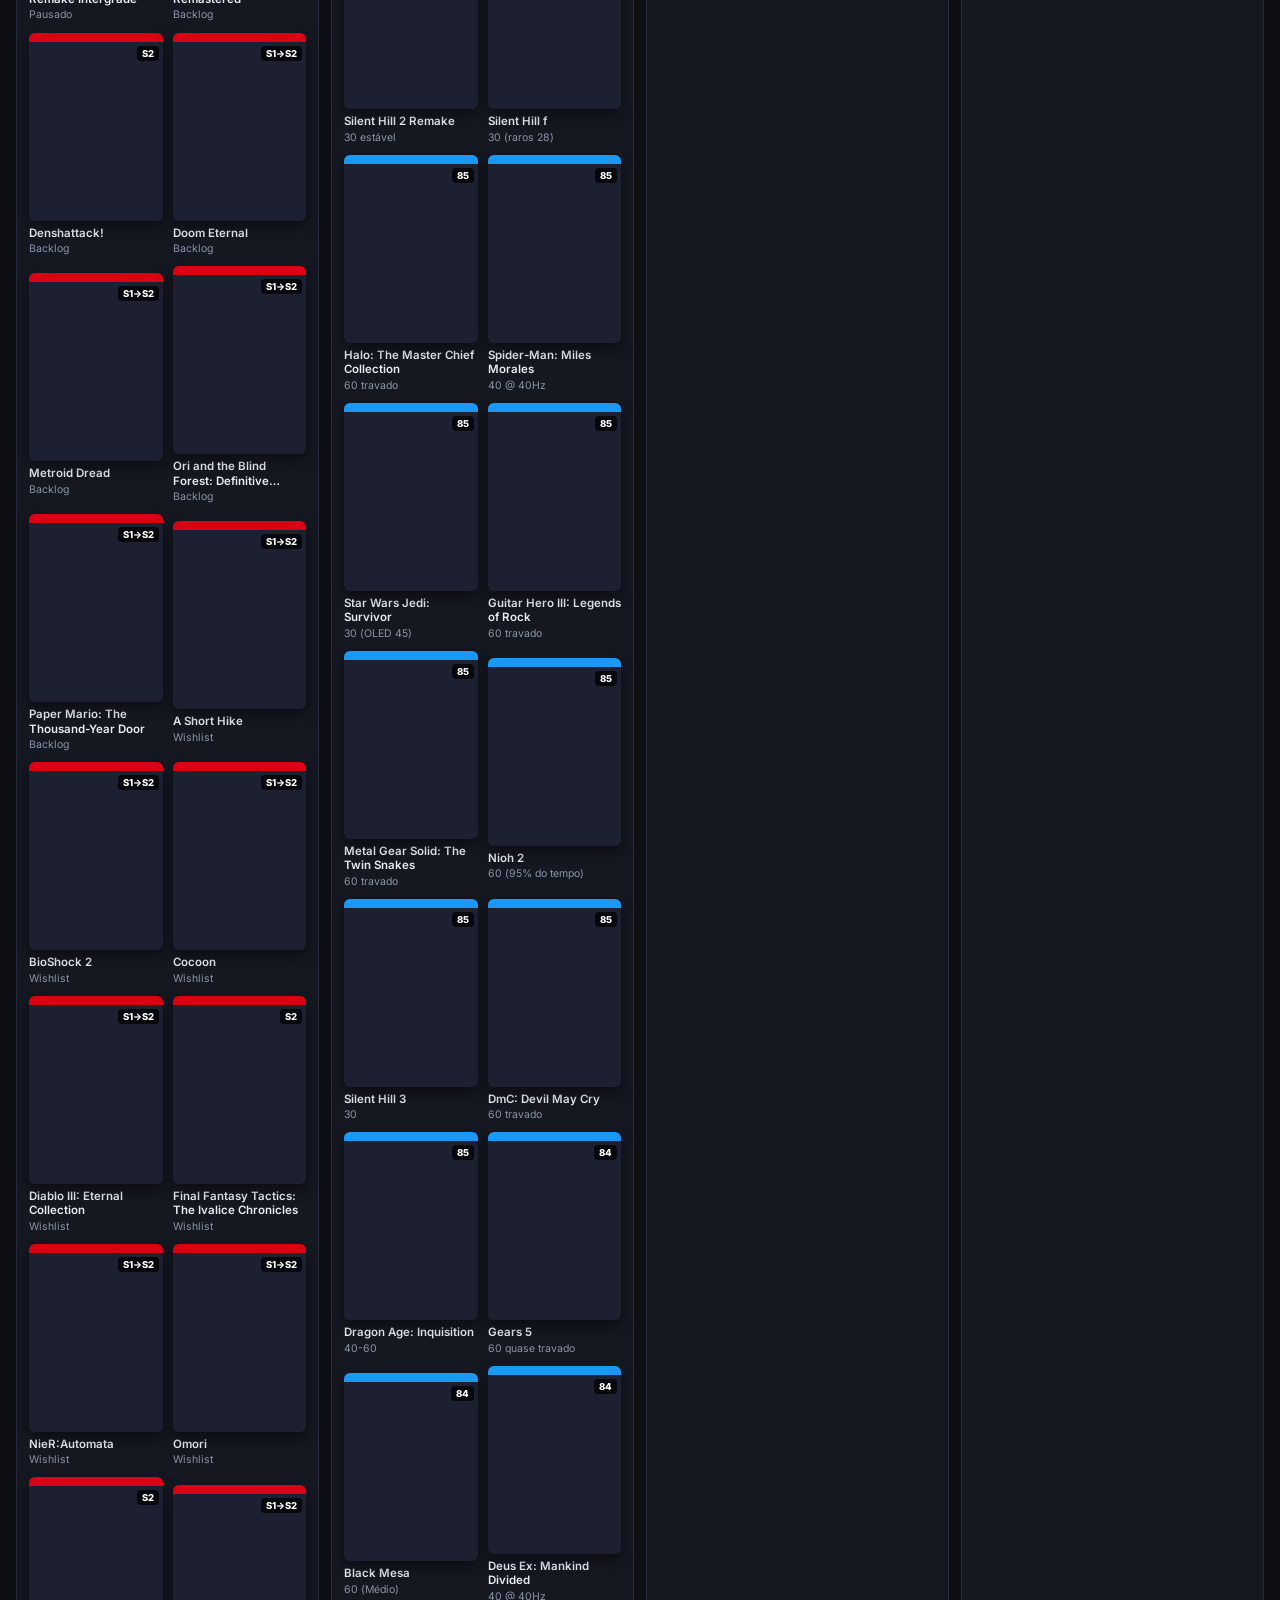
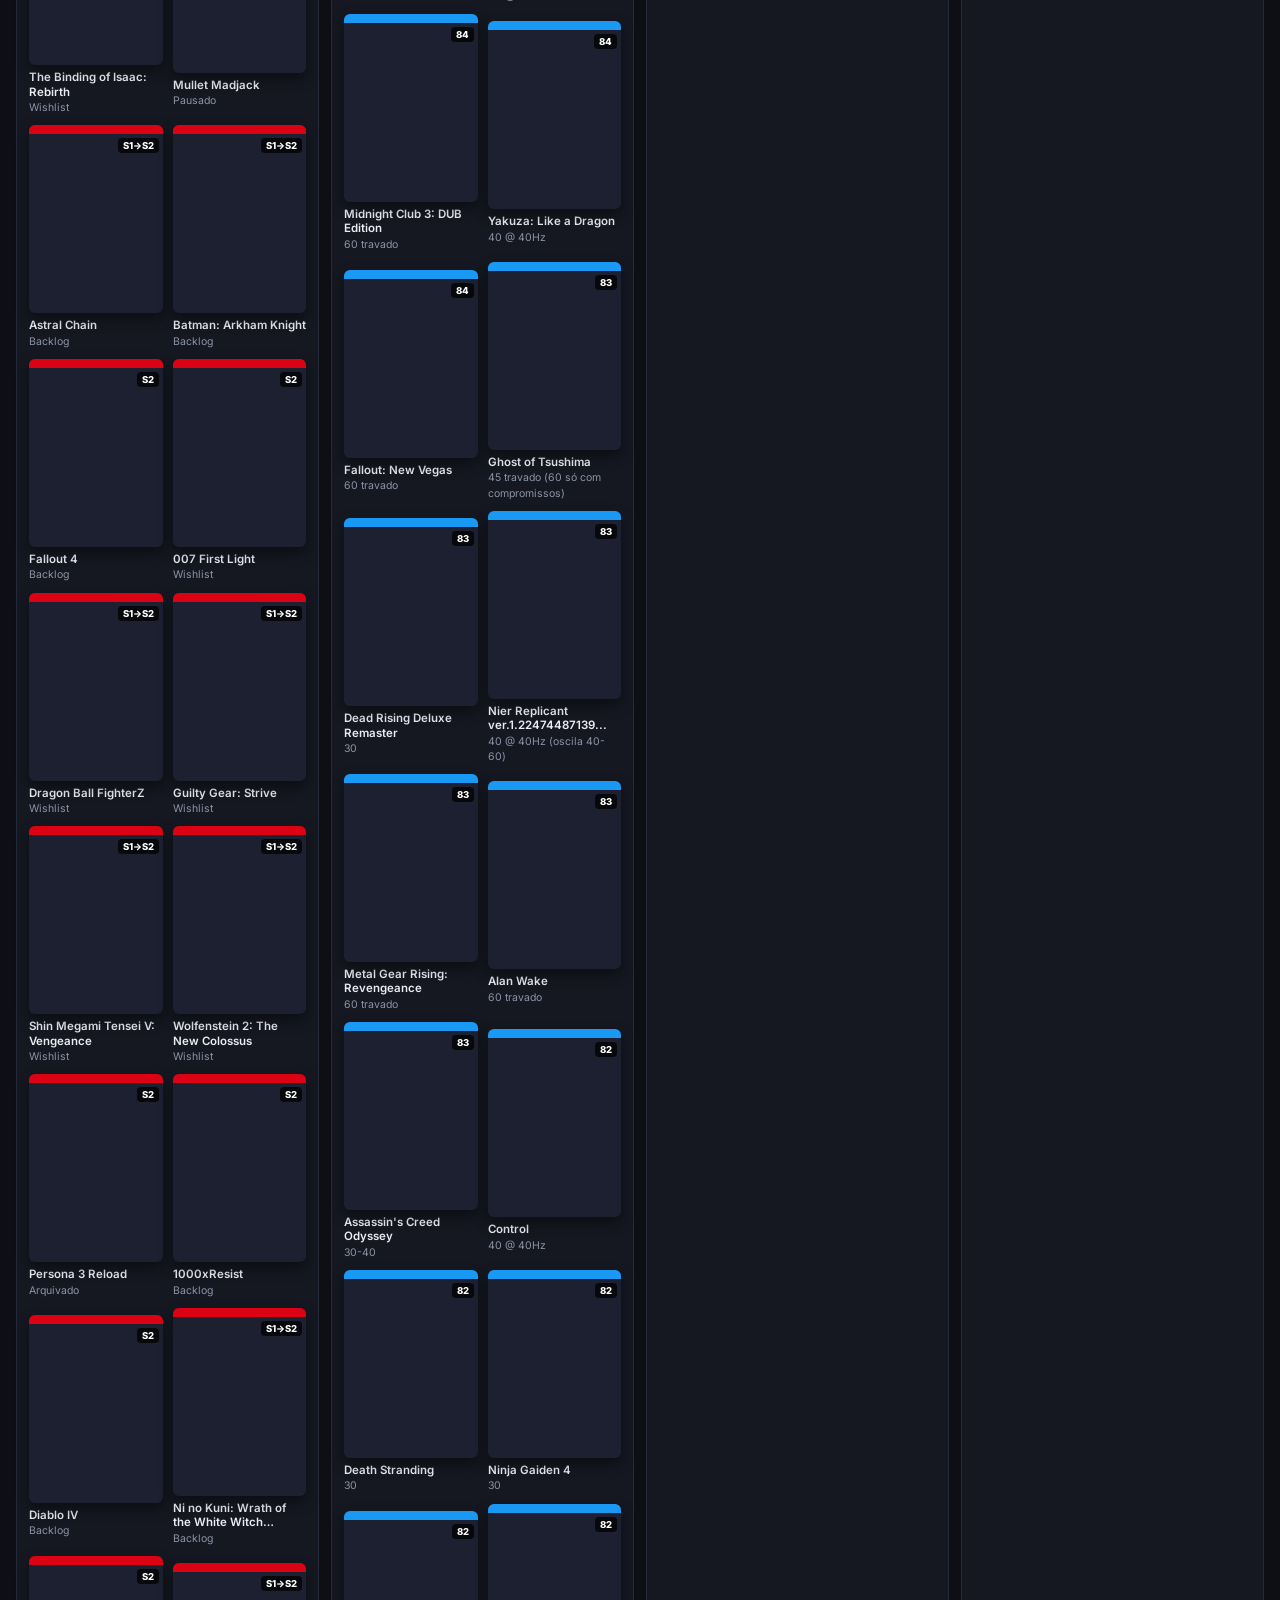
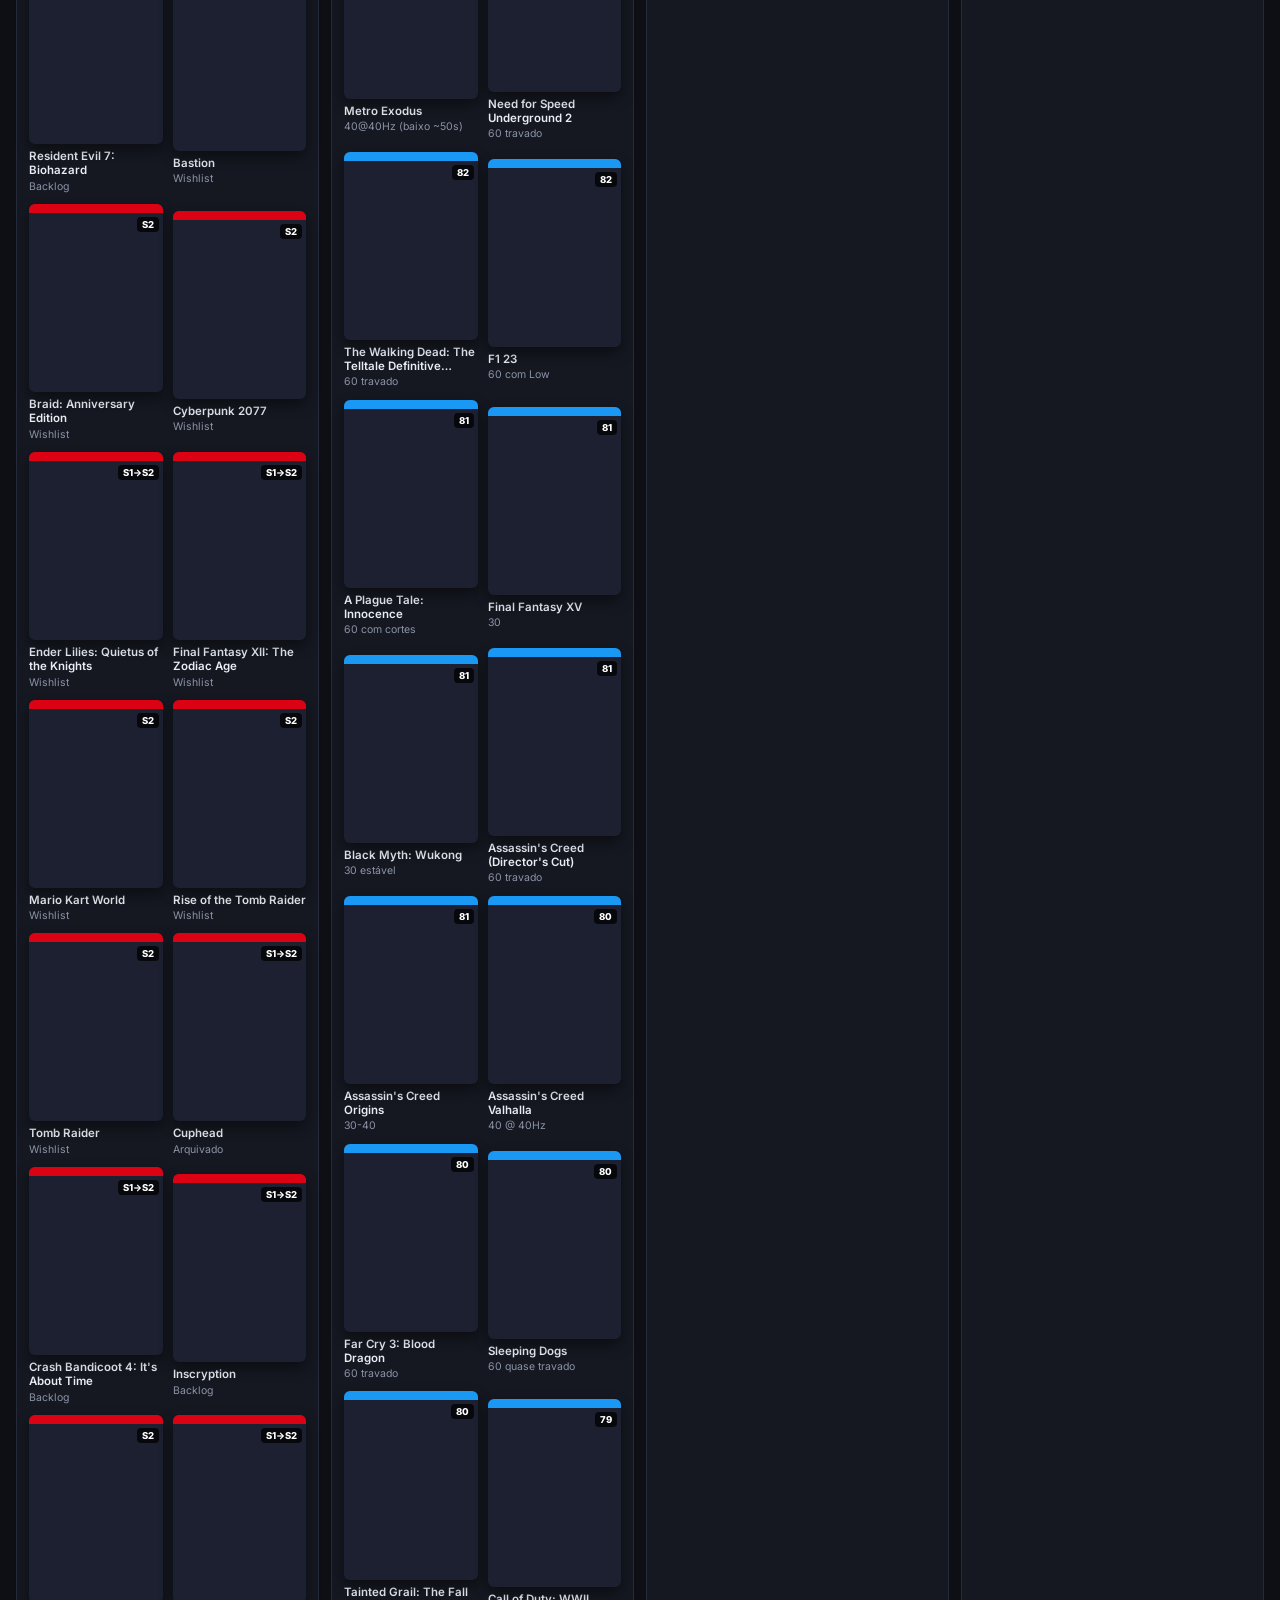
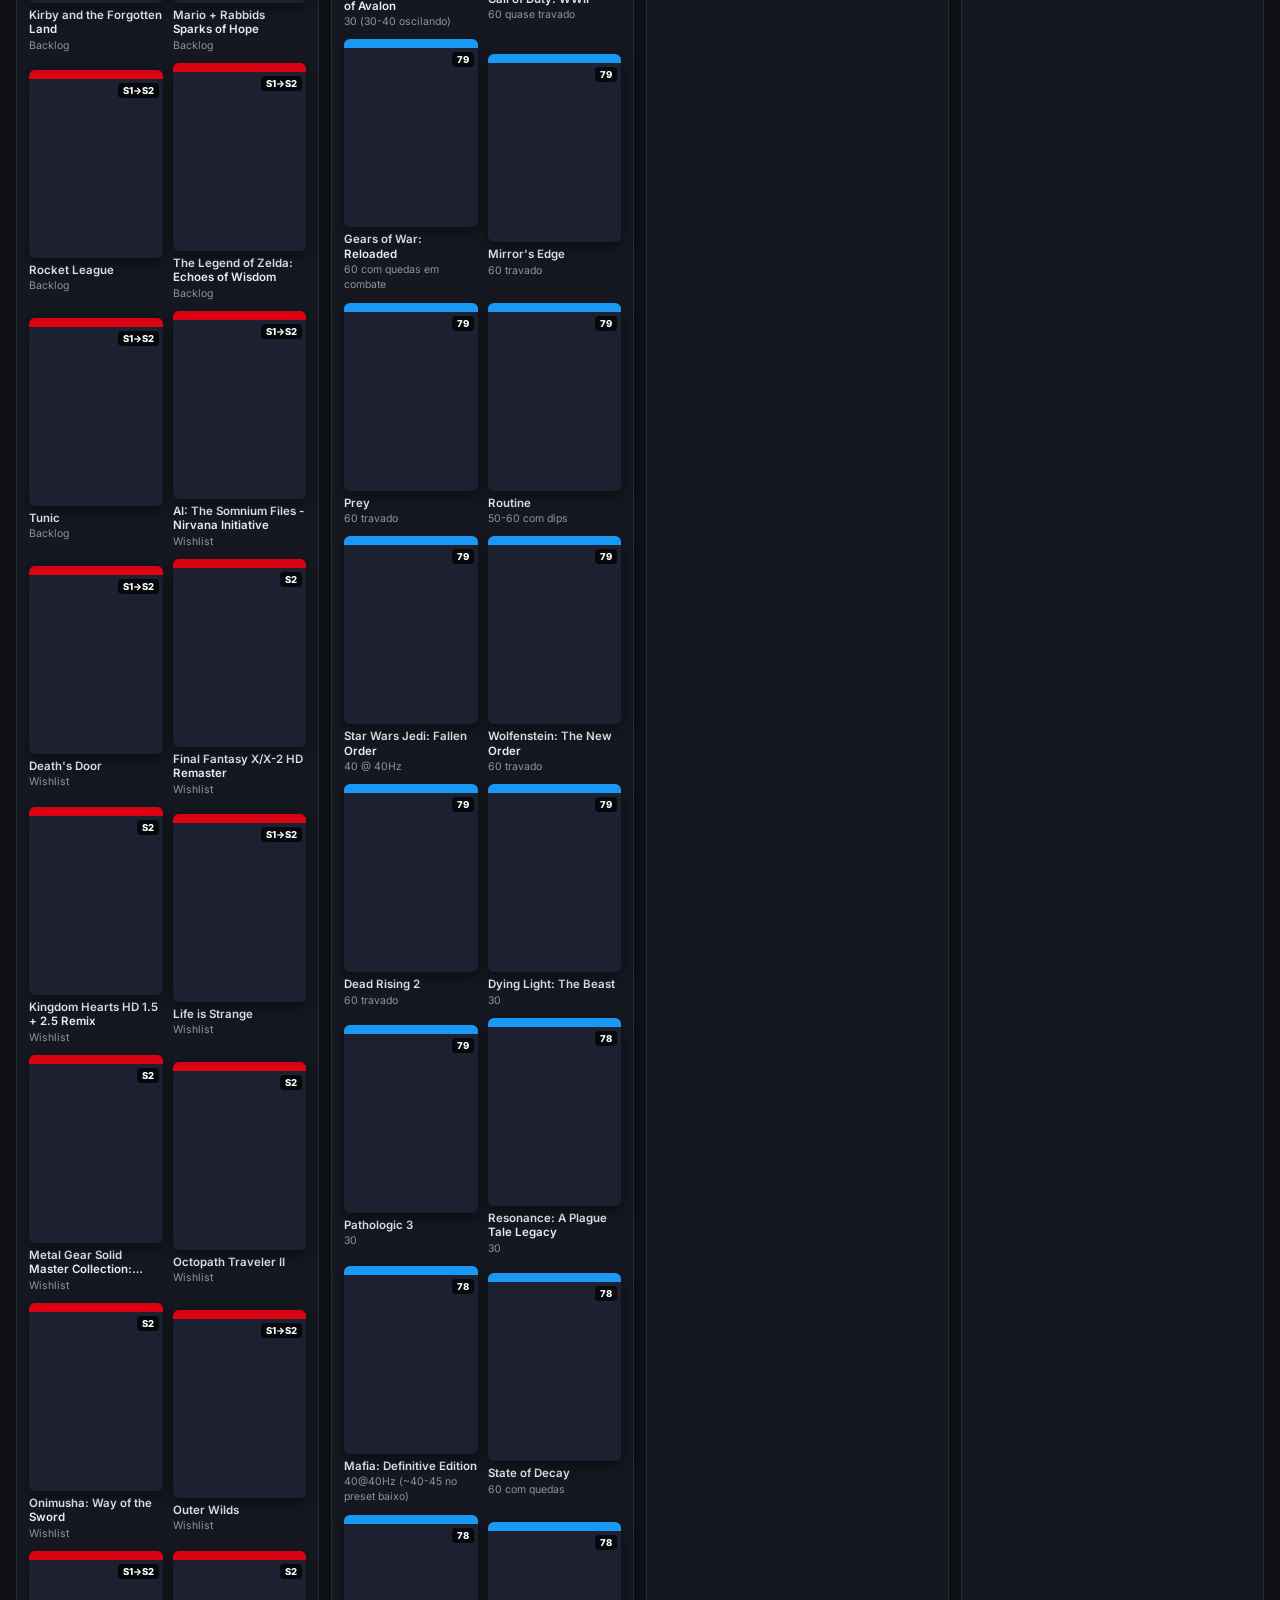
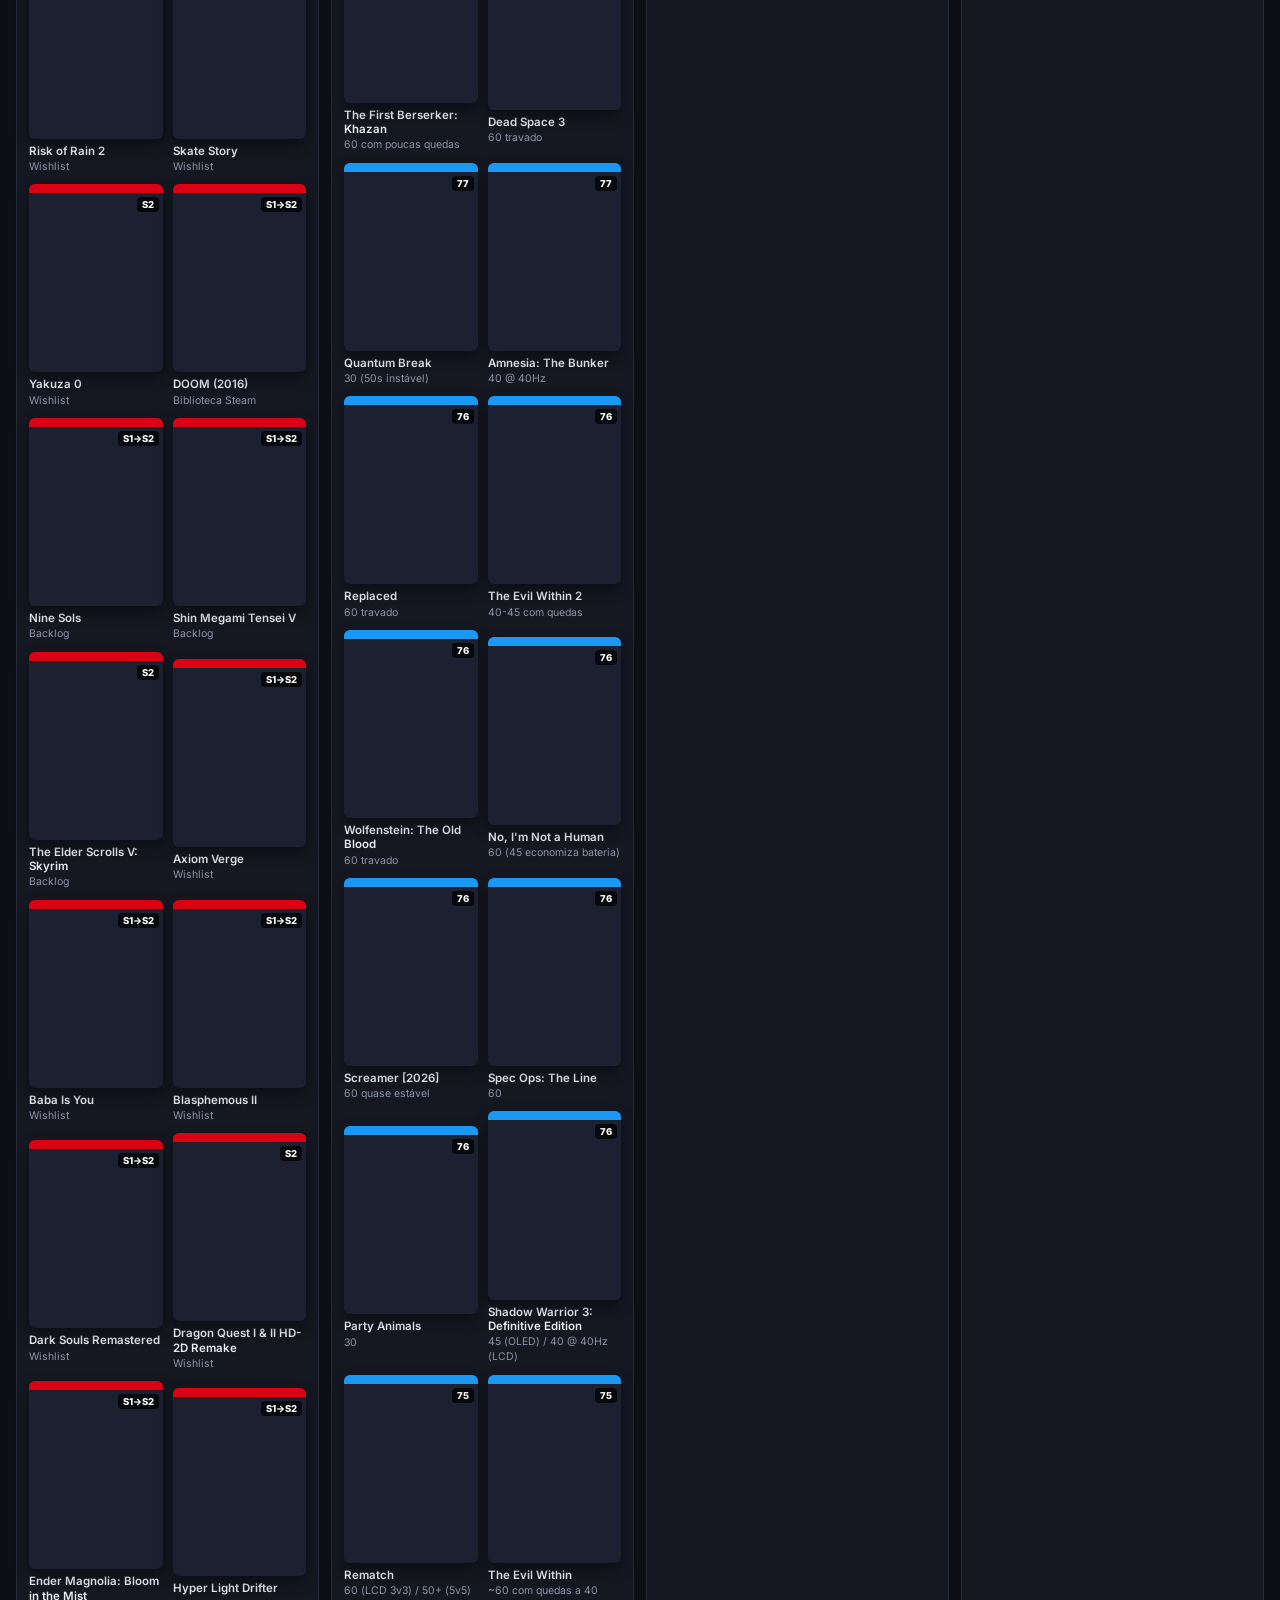
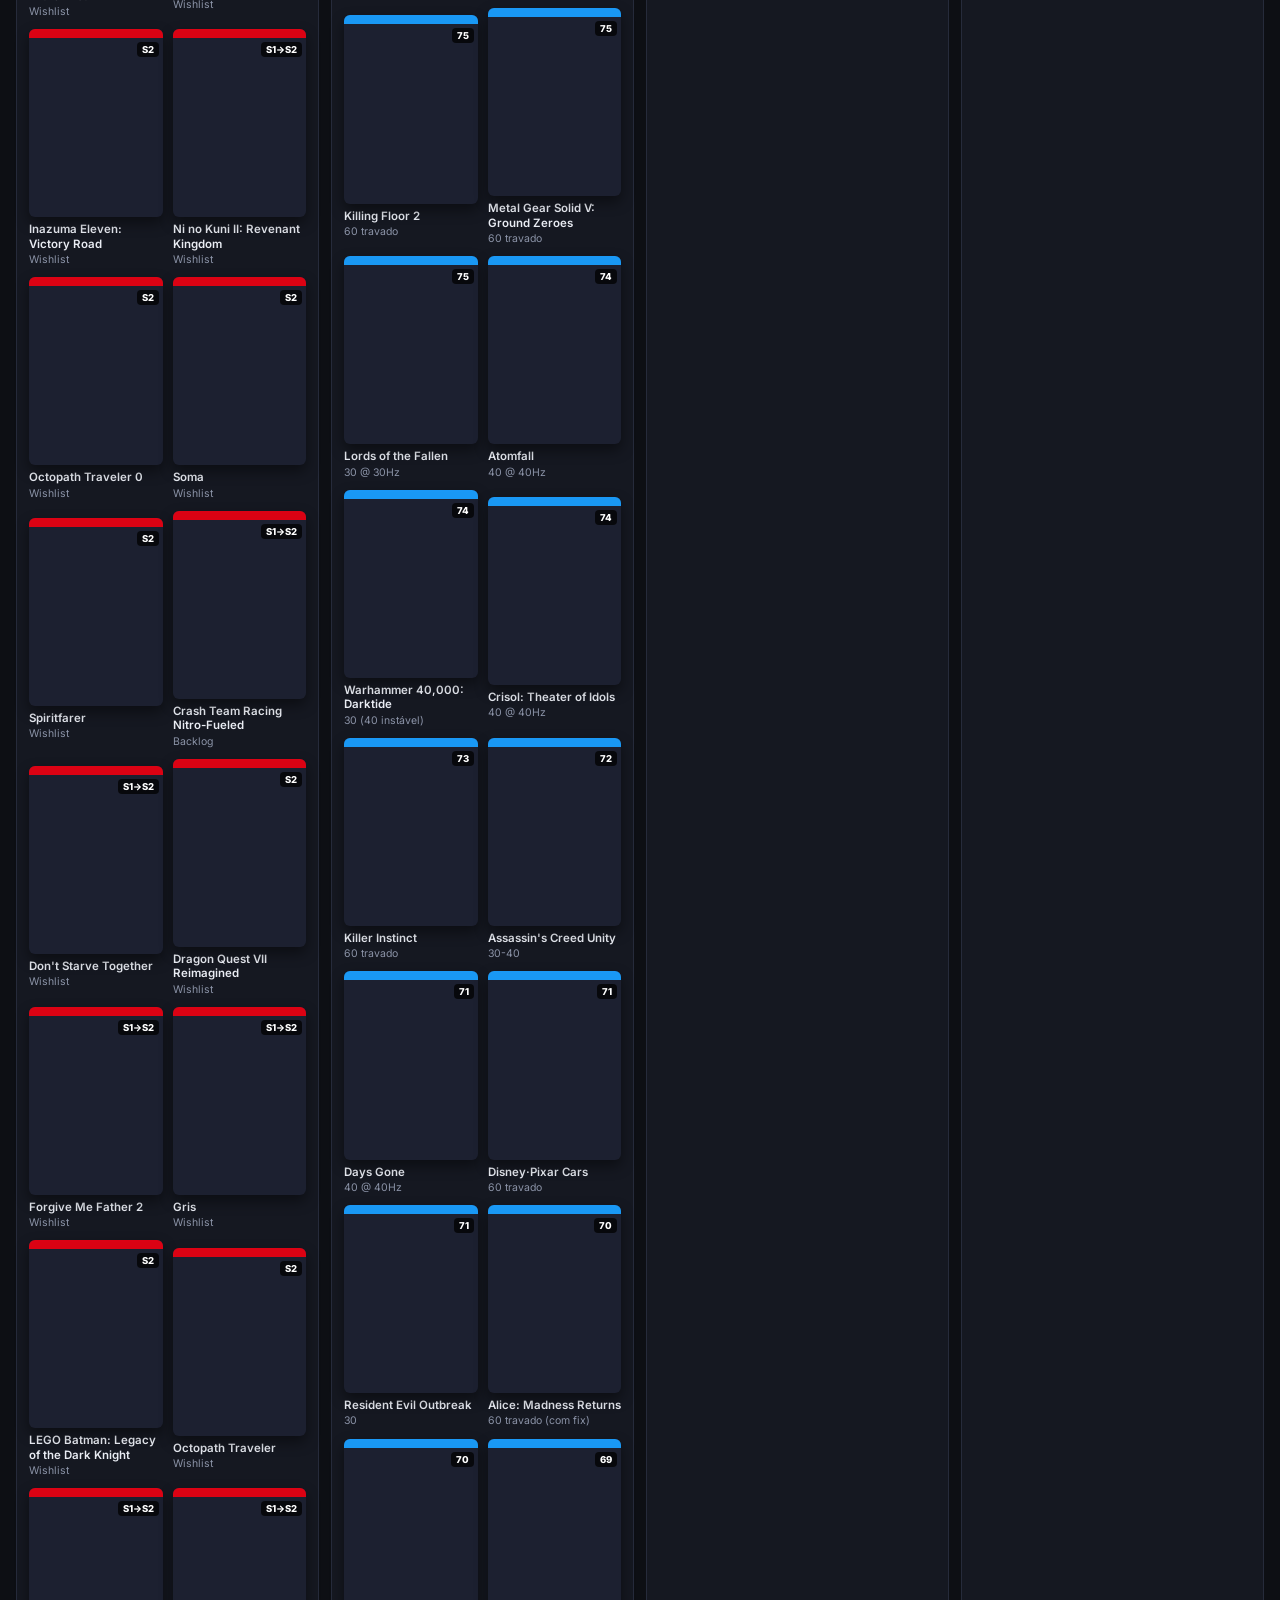
==== commit 3ebd4bf5: "Onde jogar: nada abaixo de 30 fps nos portáteis Claude-Session: https://claude.ai/code/session_01EgG" ====
--- a/consoles.html
+++ b/consoles.html
@@ -93,7 +93,7 @@
 function card(g,i){
  const badge=g.col==1?(g.native?"S2":"S1→S2"):(g.critic?g.critic:"");
  const recs=g.col==4&&g.rec?`<div class="recs">${g.rec.slice(0,2).map((r,k)=>`<span class="rec ${k?"":"r1"}">${k+1}º ${esc(r.replace(" / Steam Machine",""))}</span>`).join("")}</div>`:"";
- const sub=g.col==1?(g.list||""):(g.dfps&&g.col!=4?esc(g.dfps):esc(g.list||""));
+ const sub=g.col==1?esc(g.list||""):g.col==2?esc(g.dfps||g.list||""):g.col==3?"Ally X: "+esc(g.ally||"30+"):esc(g.list||"");
  return `<button class="card" data-i="${i}" aria-label="${esc(g.name)}"><div class="box">${badge?`<span class="badge">${esc(badge)}</span>`:""}${g.cover?`<img loading="lazy" src="${esc(g.cover)}" alt="" onerror="this.remove()">`:""}<div class="ph">${g.cover?"":esc(g.name)}</div></div><div class="t">${esc(g.name)}</div><div class="m">${sub}</div>${recs}</button>`;
 }
 function render(){
@@ -111,7 +111,7 @@
  const g=GAMES[i],c=COLS[g.col-1];
  const where=g.col==1?(g.native?"Switch 2 — versão nativa":"Switch 2 — retrocompatível (versão de Switch 1)"):c.h;
  const kv=[["Lista",g.list],["Ano",g.year],["Crítica / usuários",(g.critic||"—")+" / "+(g.user||"—")],["Campanha",hrs(g.main)],["+ extras",hrs(g.extras)],["100%",hrs(g.complete)],
-  g.dfps?["Steam Deck",(g.dg?"nota "+g.dg+" · ":"")+g.dfps]:null,g.dset?["Ajustes",g.dset]:null,g.proton?["ProtonDB",g.proton]:null,
+  g.ally?["Ally X",g.ally]:null,g.dfps?["Steam Deck",(g.dg?"nota "+g.dg+" · ":"")+g.dfps]:null,g.dset?["Ajustes",g.dset]:null,g.proton?["ProtonDB",g.proton]:null,
   g.price?["Steam BR","R$ "+(g.price.f/100).toFixed(2).replace(".",",")+(g.price.d?` (-${g.price.d}%)`:"")]:null,
   g.plats&&g.plats.length?["Plataformas",g.plats.join(", ")]:null].filter(x=>x&&x[1]!=null&&x[1]!=="");
  const why=[g.note,g.why,g.dnote].filter(Boolean);
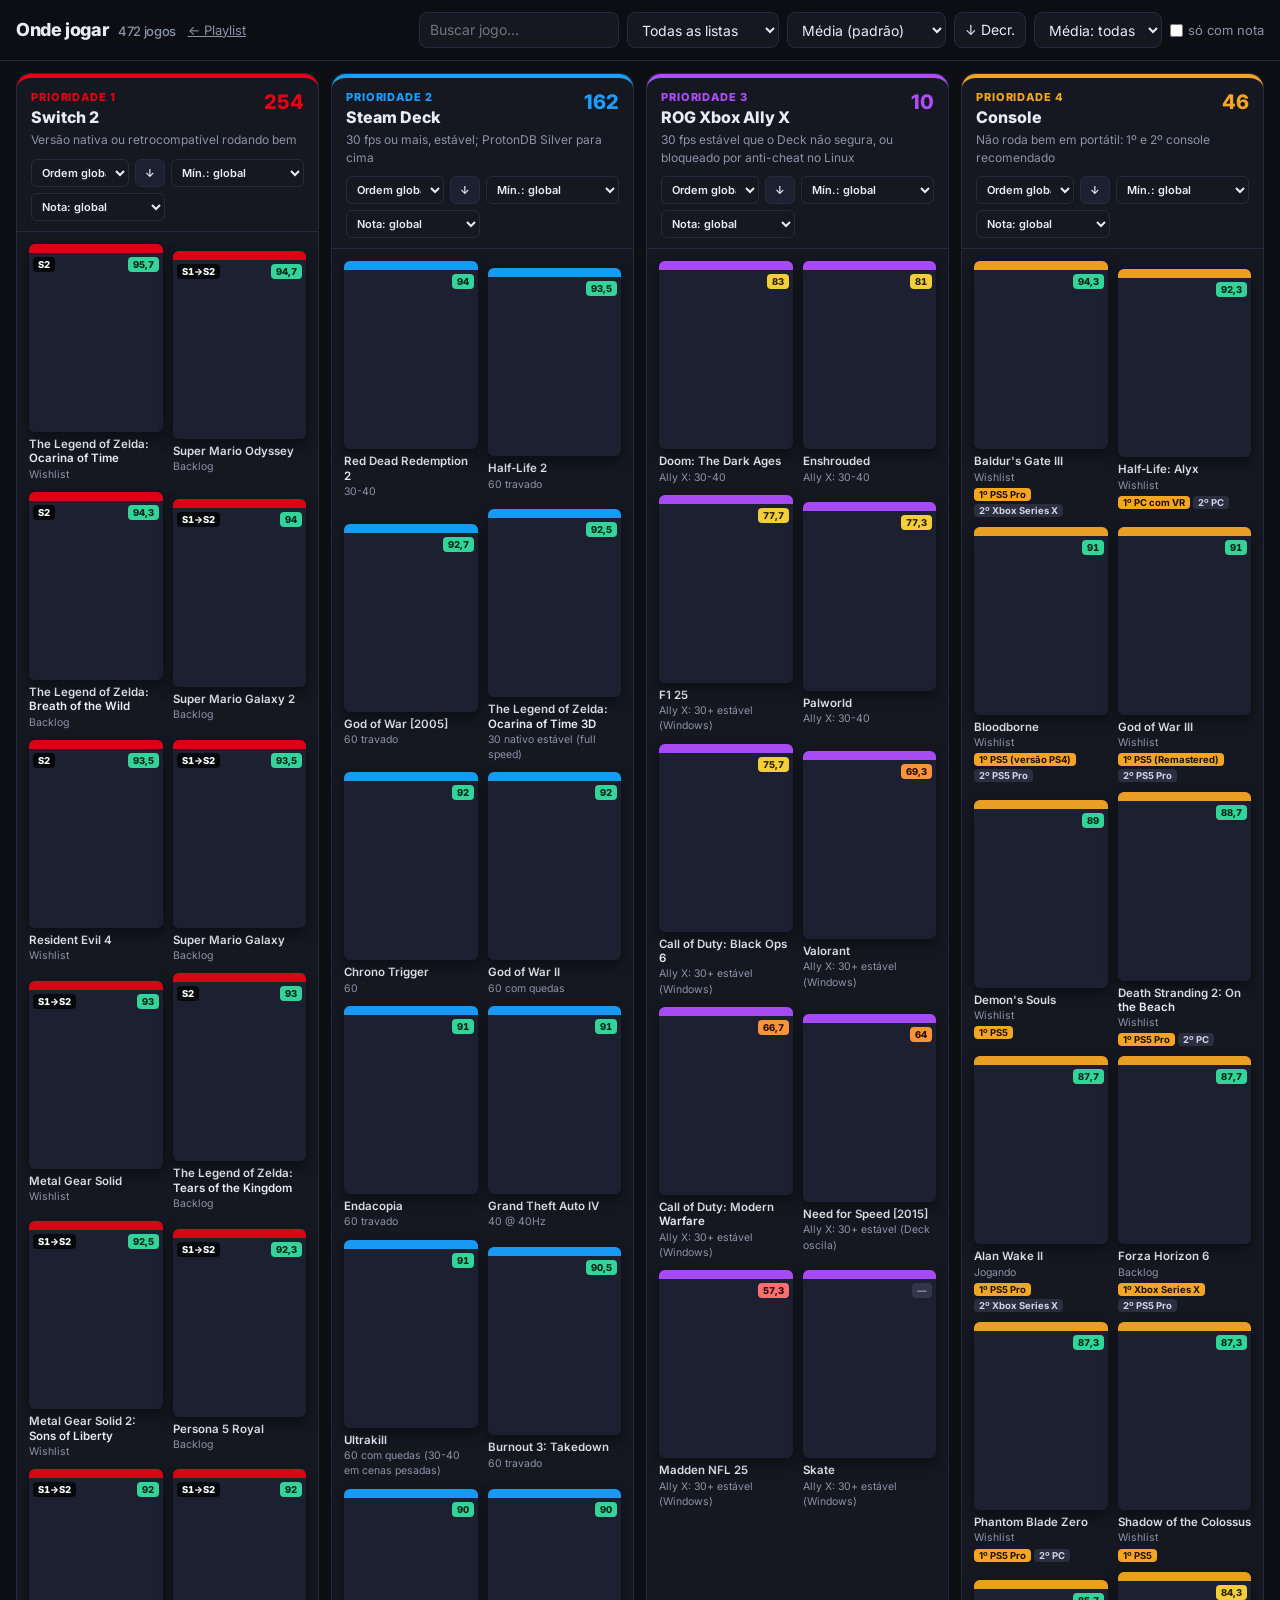
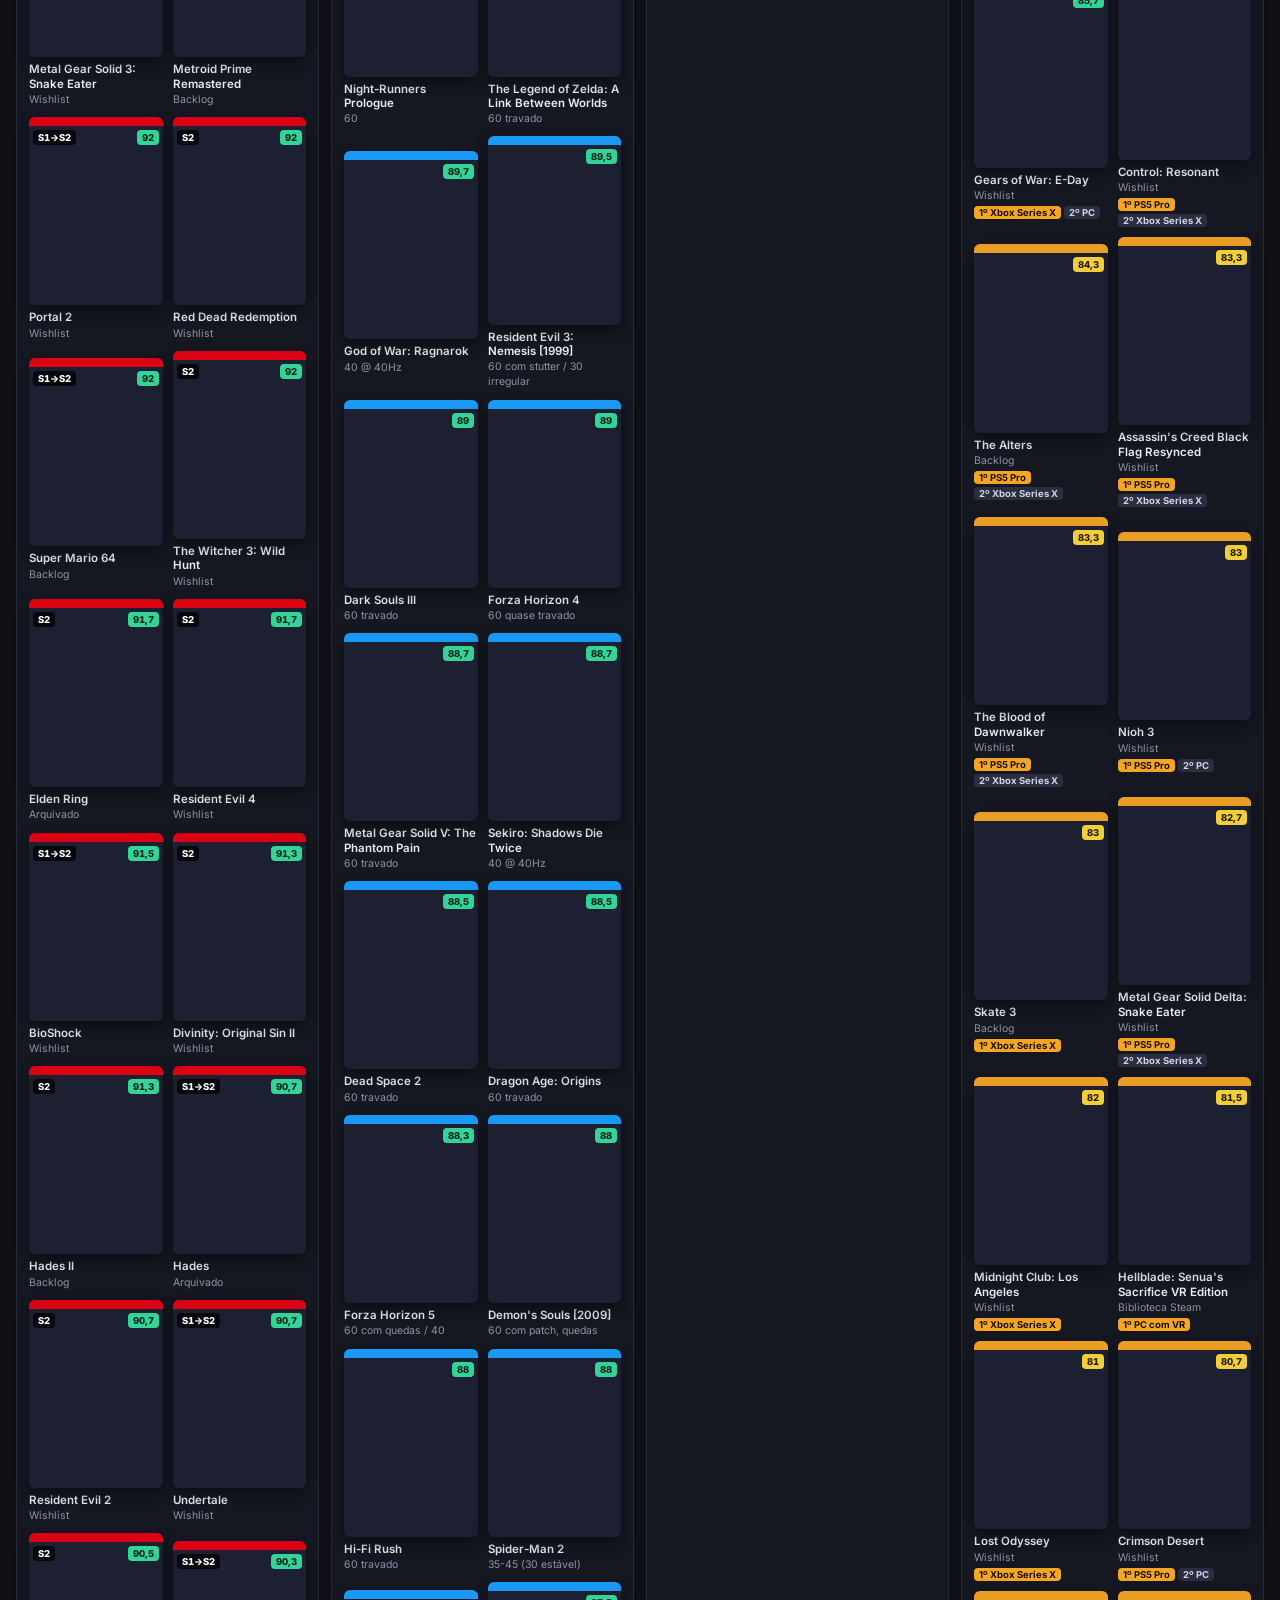
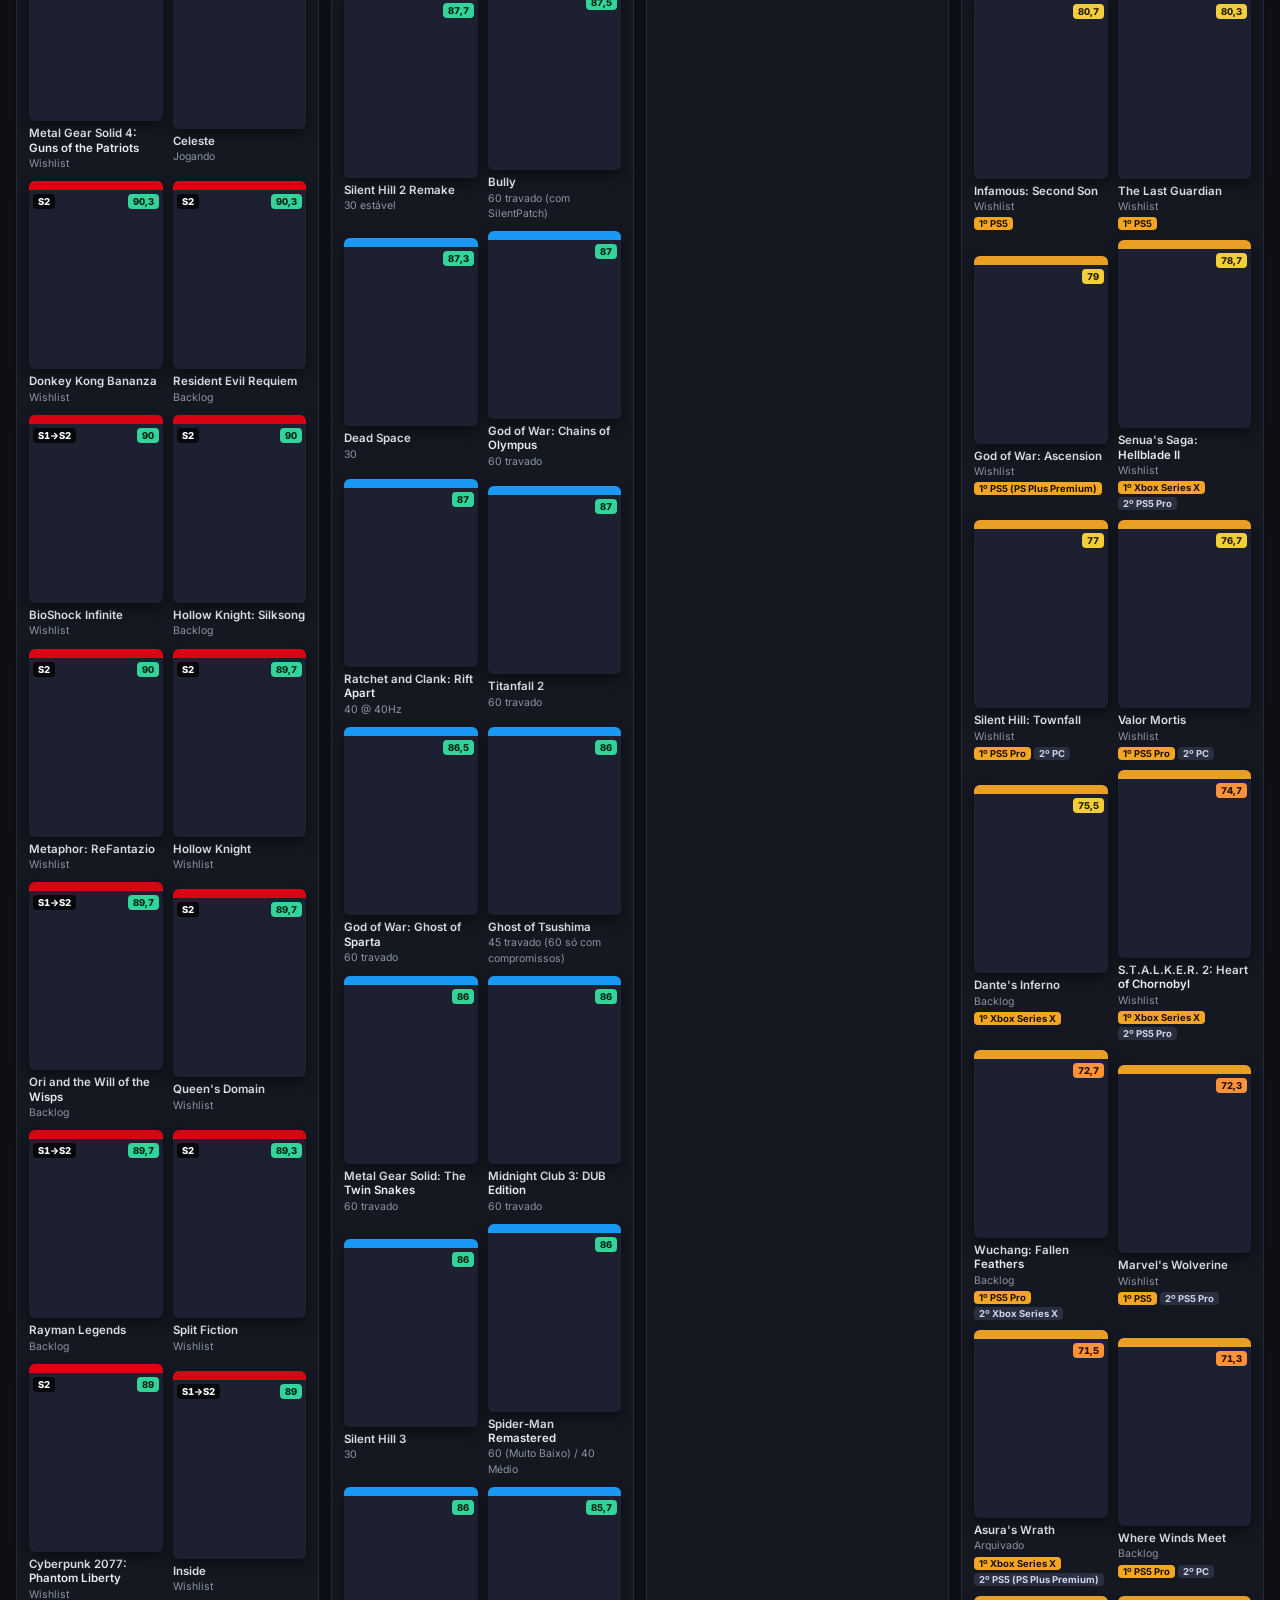
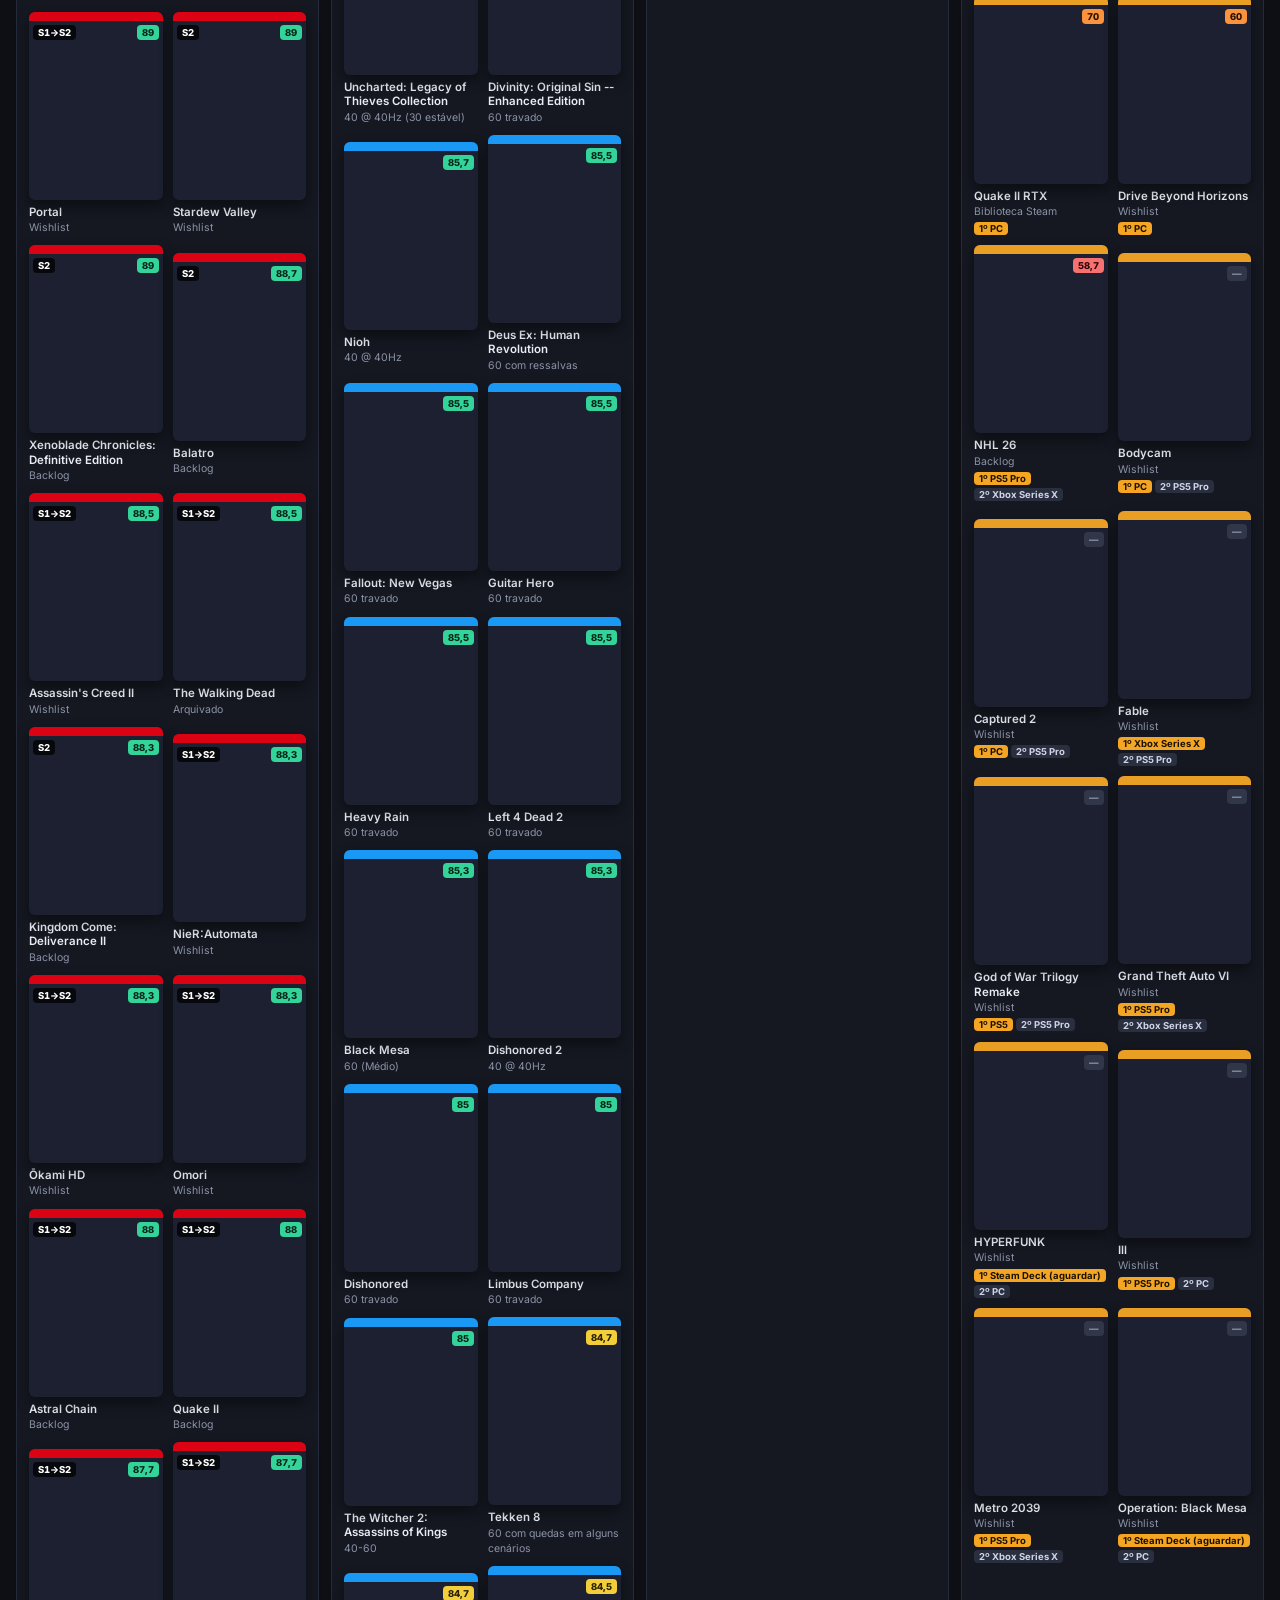
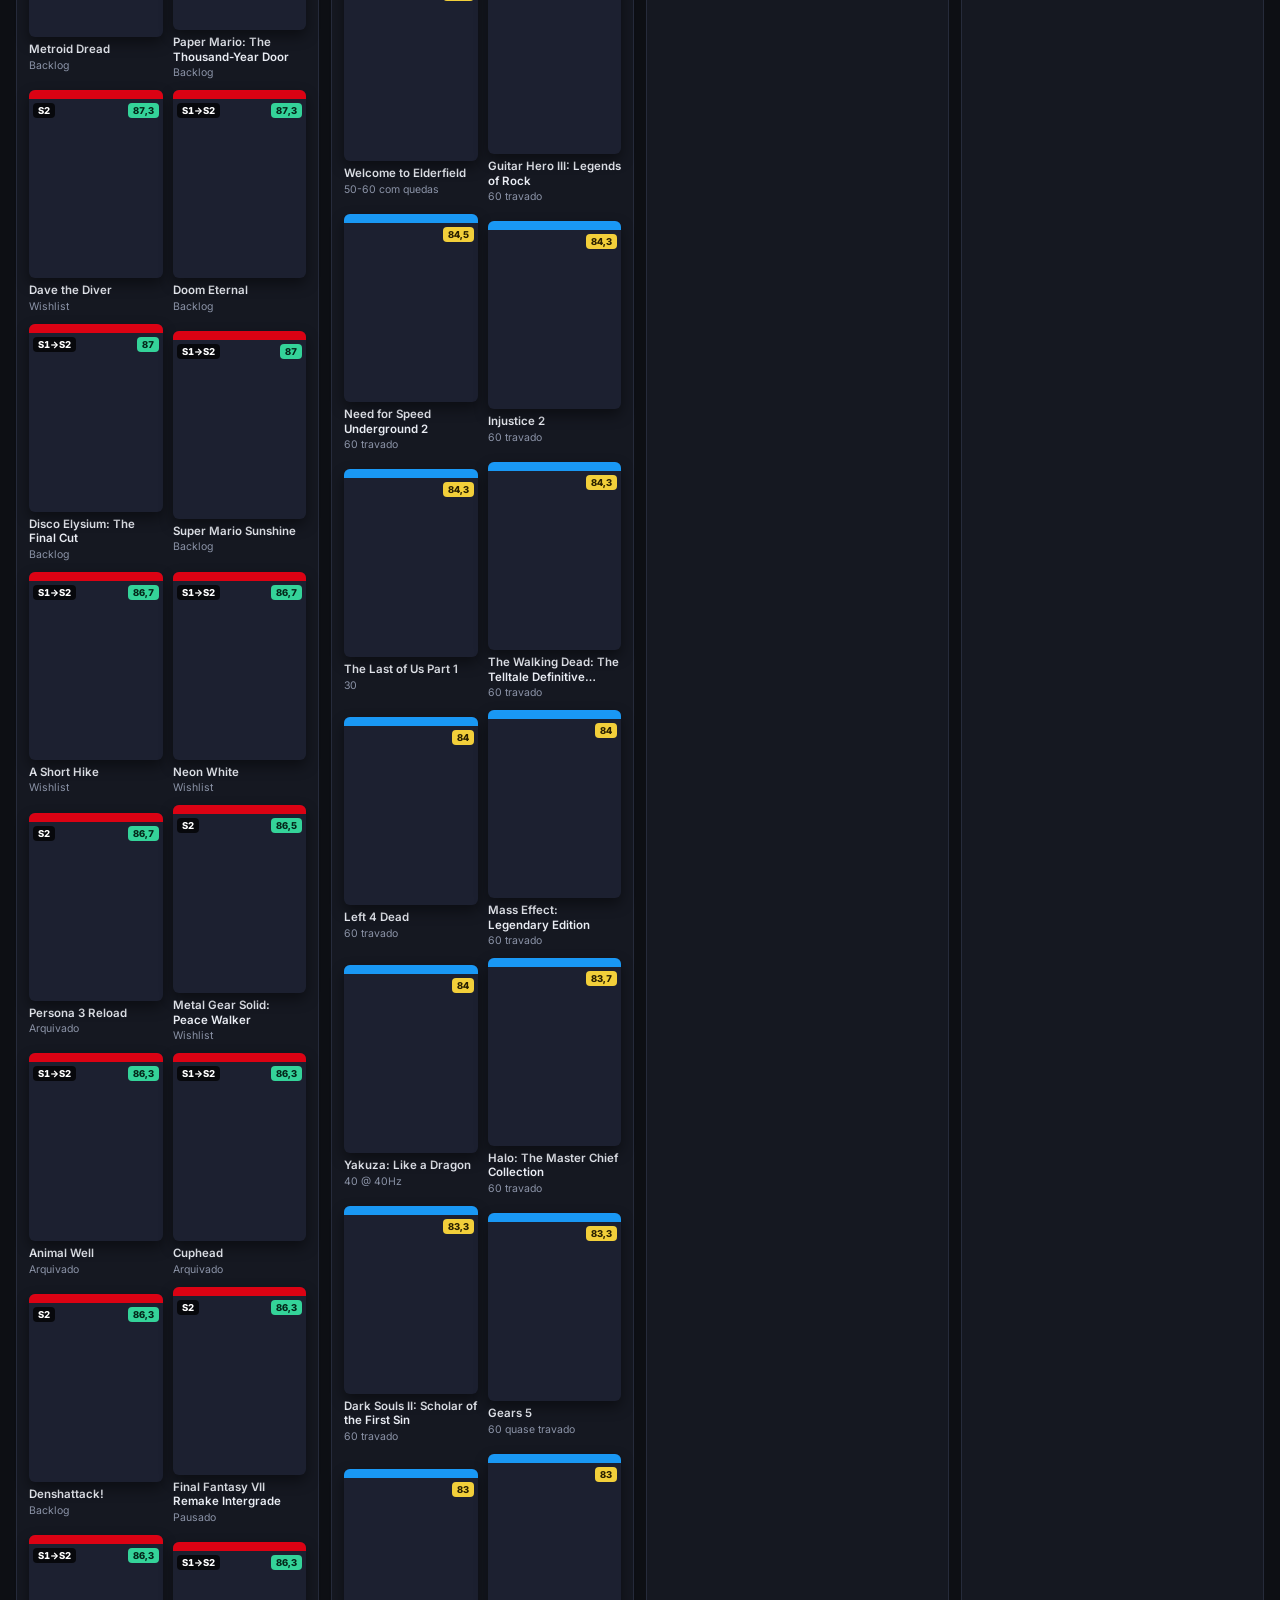
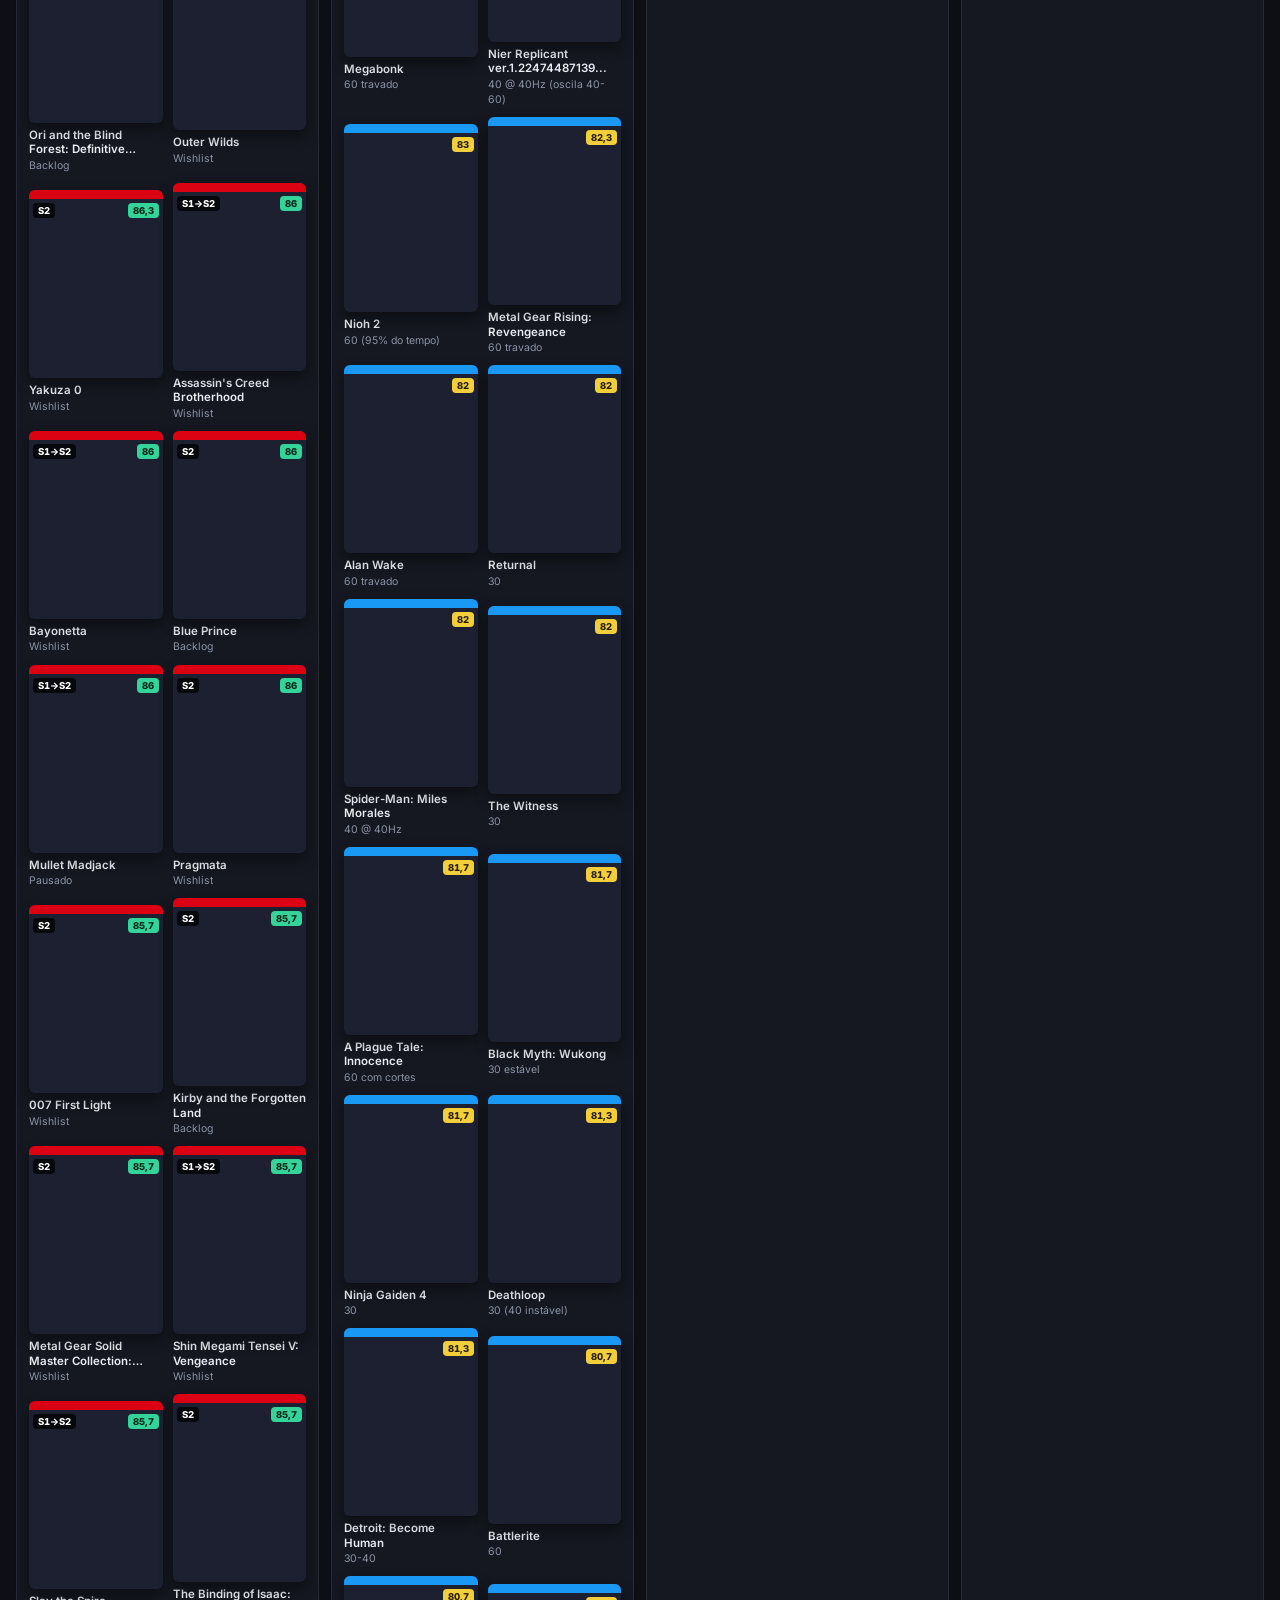
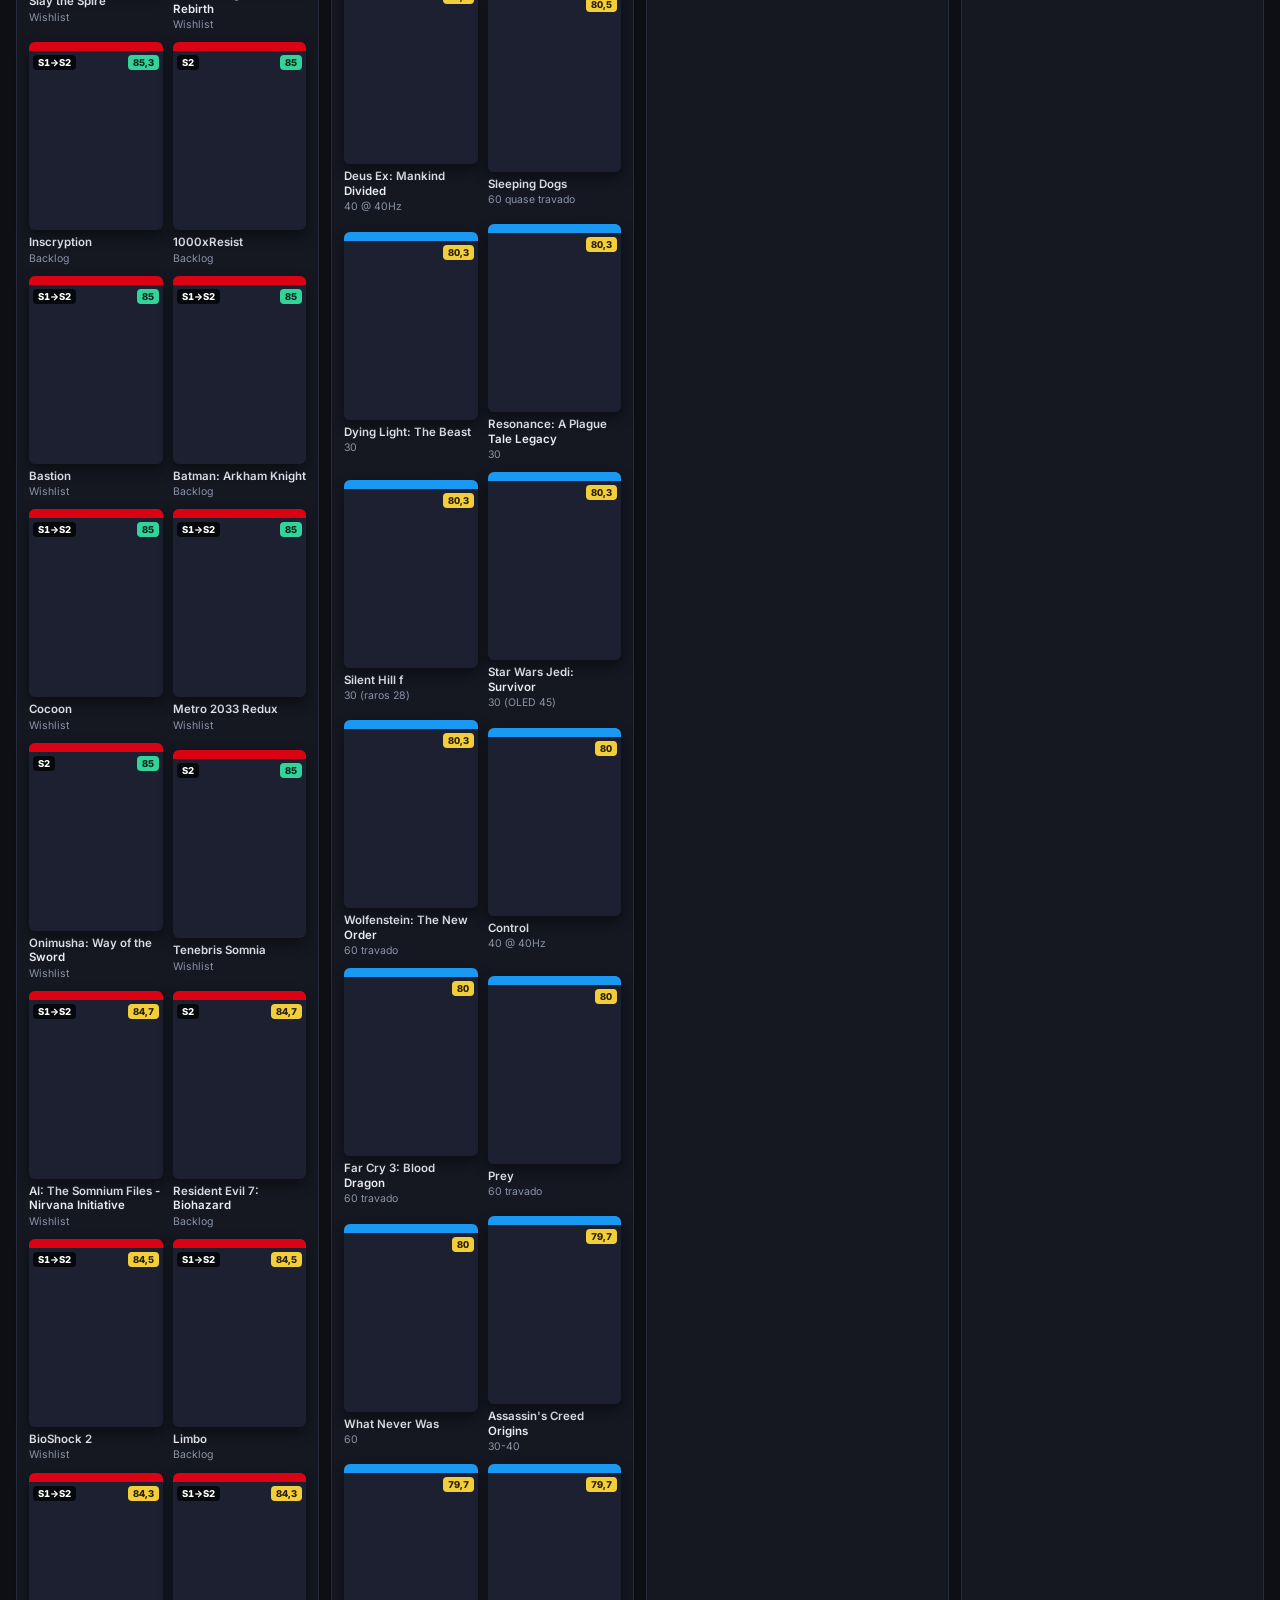
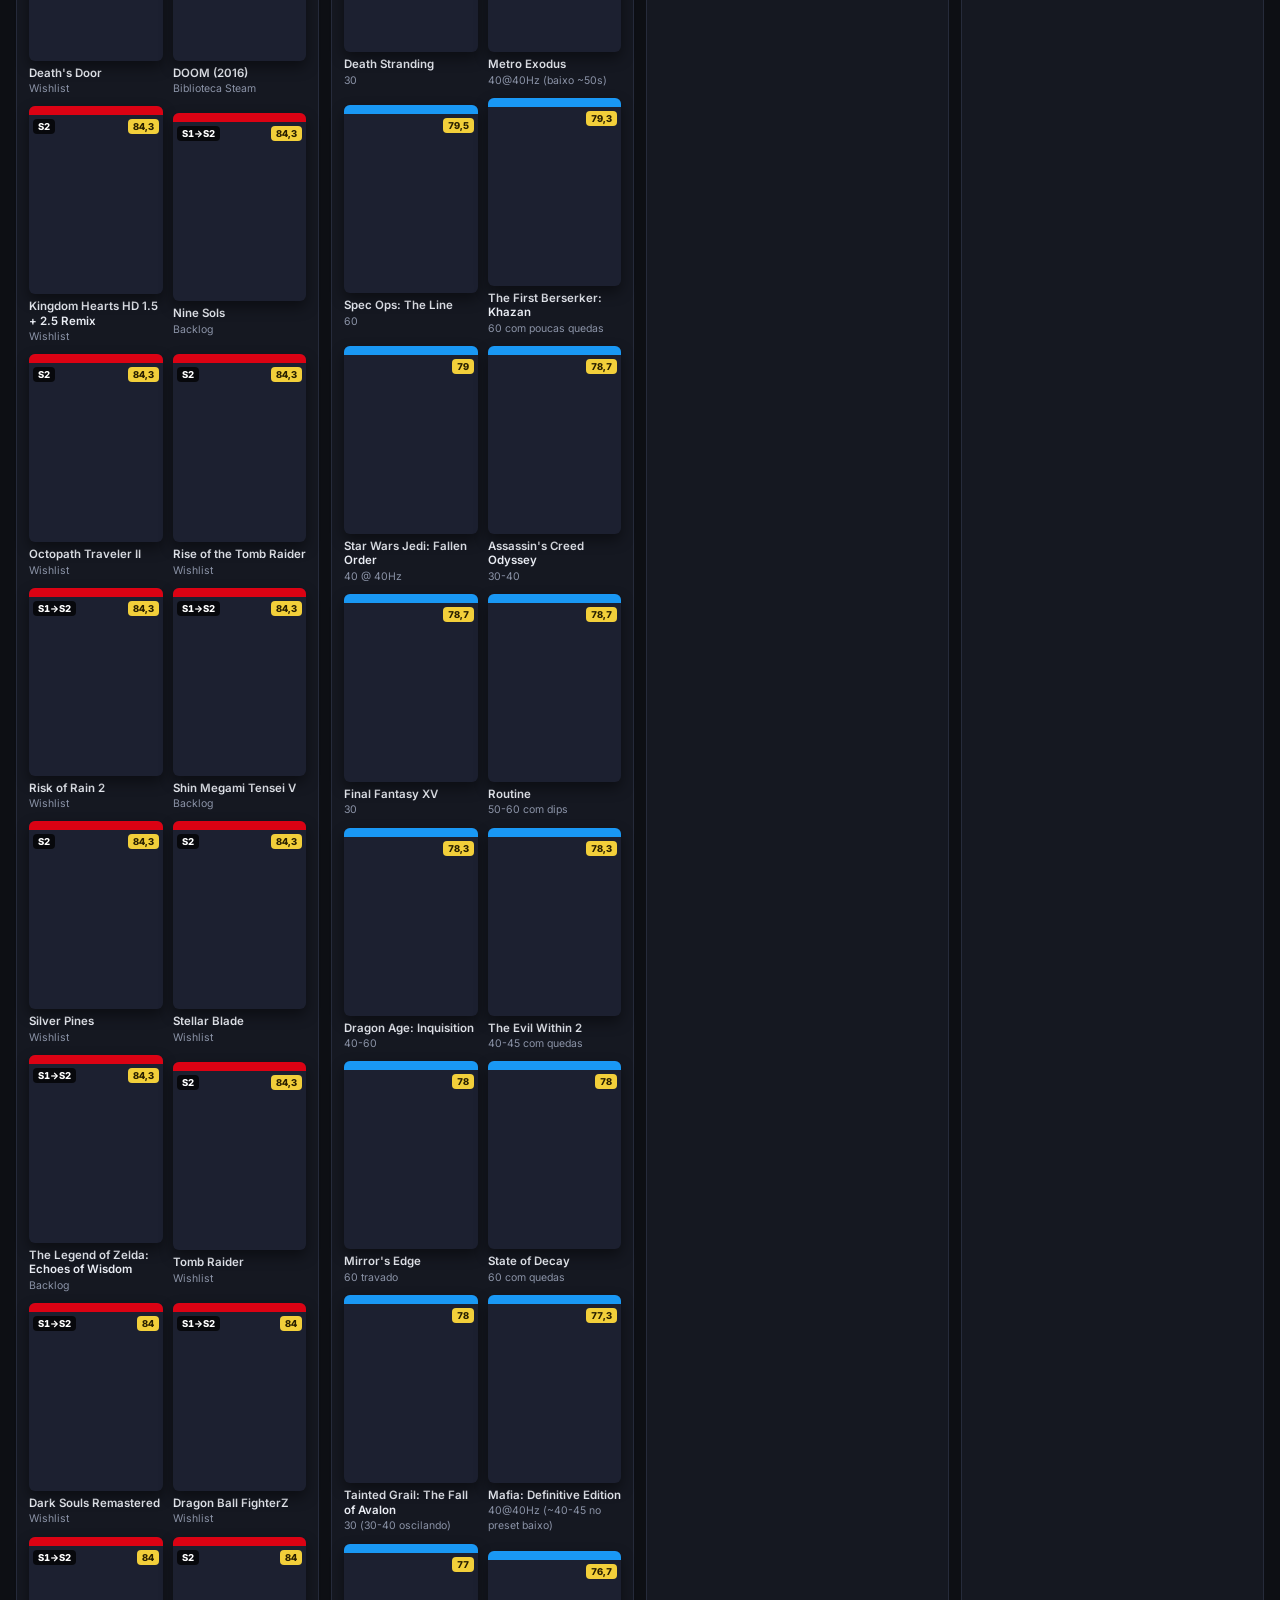
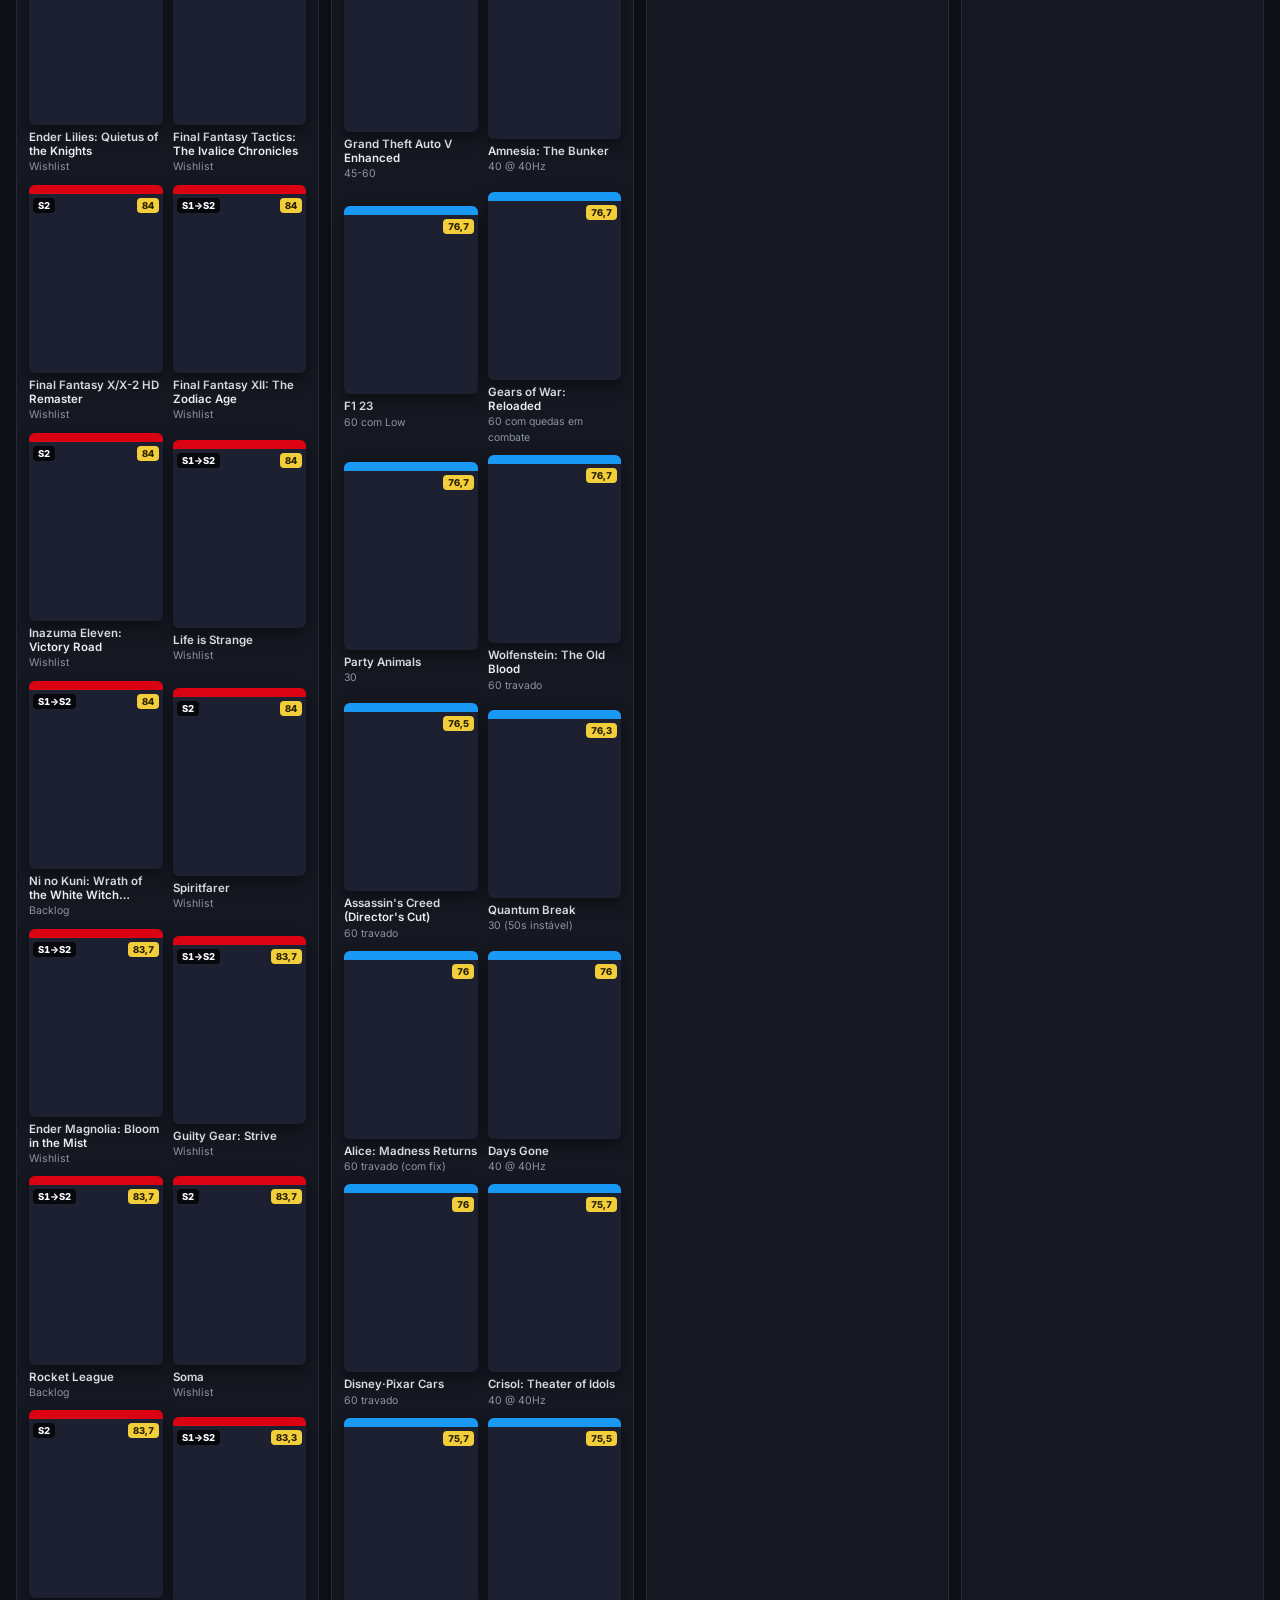
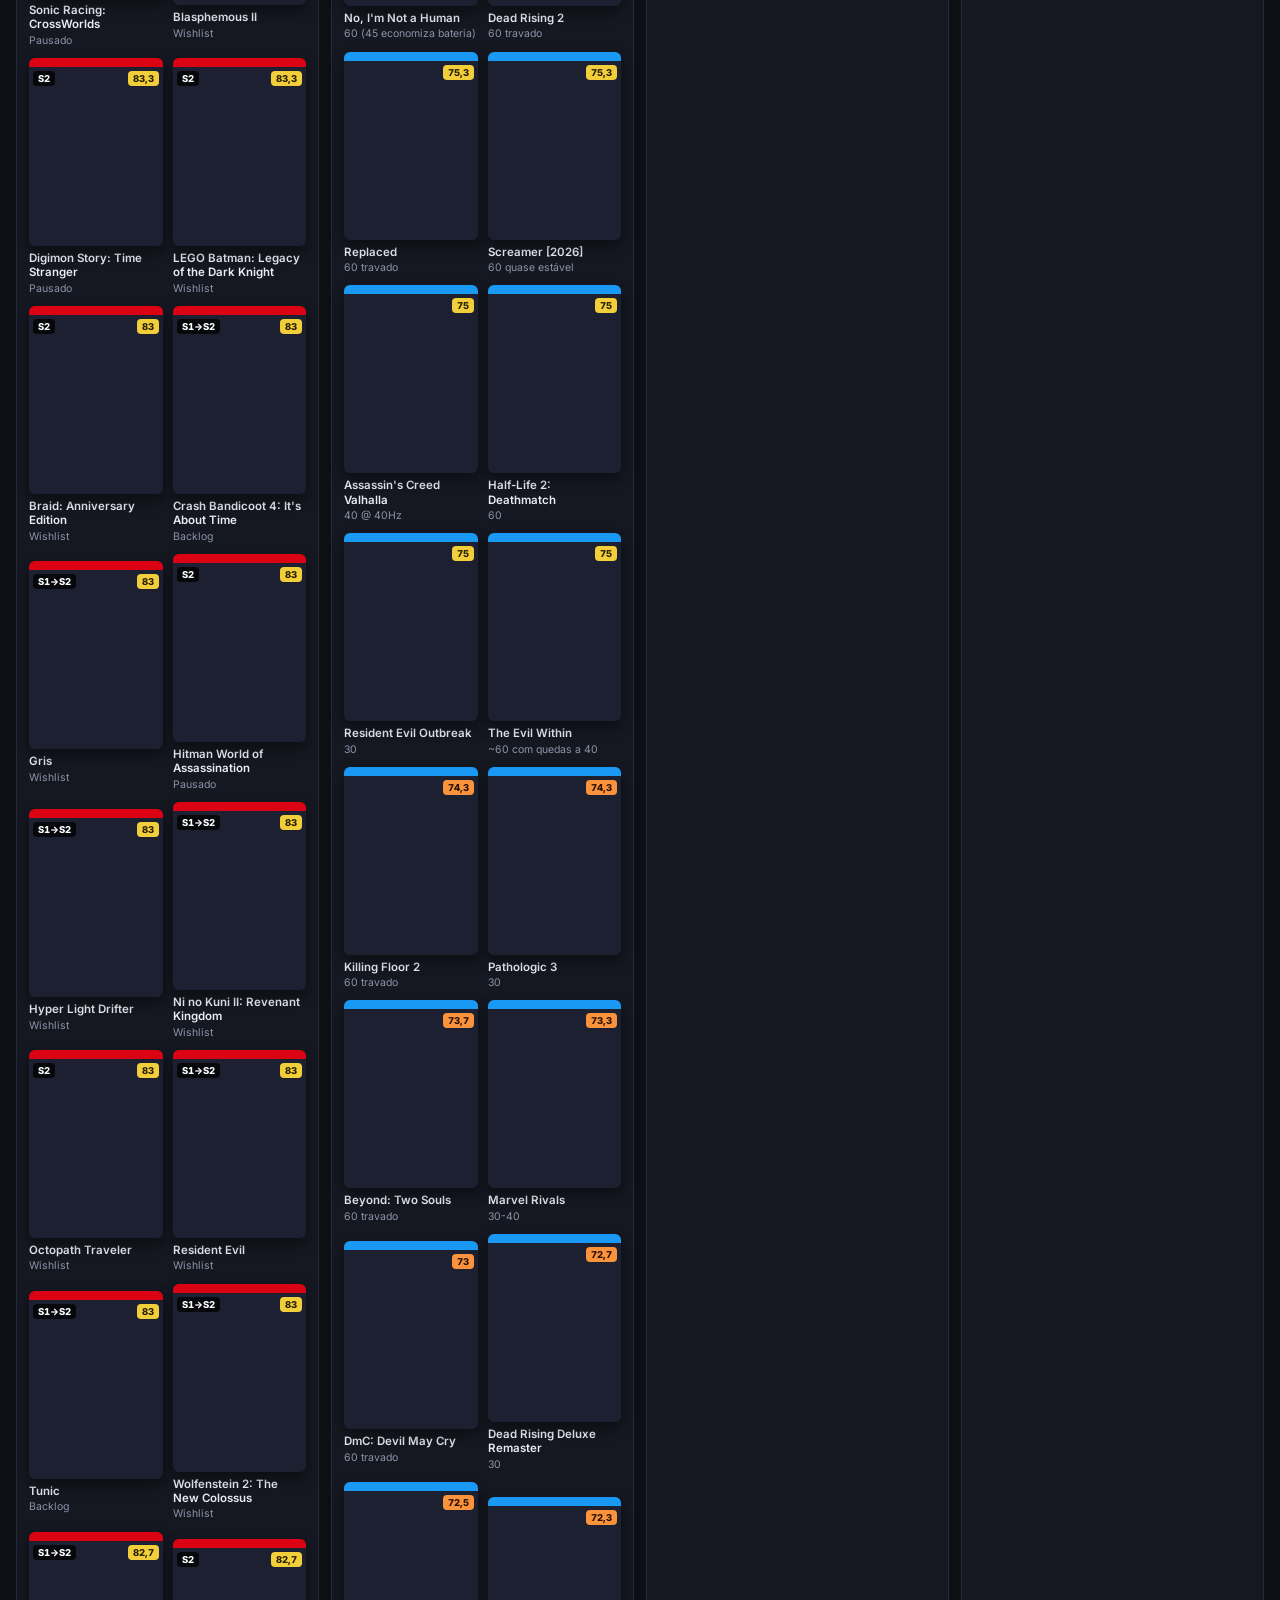
==== commit 28646075: "Onde jogar: ordena pela média Metacritic crítica/usuário + OpenCritic, com filtros por coluna Claude" ====
--- a/consoles.html
+++ b/consoles.html
@@ -28,6 +28,16 @@
 .colh h2{margin:2px 0 2px;font-size:16px;font-weight:800}
 .colh .d{color:var(--mut);font-size:12px}
 .colh .n{float:right;font:800 20px Inter;color:var(--cc)}
+.cc{display:grid;grid-template-columns:1fr 1fr;gap:6px;margin-top:10px}
+.cc select,.cc button{font:600 11px Inter;padding:5px 6px;border-radius:6px;min-width:0;width:100%}
+.cc .row{display:flex;gap:6px;min-width:0}.cc .row select{flex:1}.cc .row button{width:30px;flex:none;padding:5px 0}
+.cc button{background:var(--panel2);color:var(--txt);border:1px solid var(--line);cursor:pointer}
+.cc .rst{grid-column:1/-1;background:none;border:0;color:var(--mut);text-align:left;padding:0;font-weight:500;display:none;cursor:pointer;text-decoration:underline}
+.cc .rst.on{display:block}
+.cc select.ov{border-color:var(--cc)}
+.gbtn{background:var(--panel);color:var(--txt);border:1px solid var(--line);border-radius:8px;padding:7px 10px;font:inherit;cursor:pointer}
+.chk{display:flex;align-items:center;gap:5px;color:var(--mut);font-size:13px;white-space:nowrap}
+.chk input{width:auto;margin:0}
 .grid{display:grid;grid-template-columns:repeat(auto-fill,minmax(104px,1fr));gap:10px;padding:12px}
 .card{cursor:pointer;position:relative;border:0;padding:0;background:none;color:inherit;text-align:left;font:inherit}
 .box{aspect-ratio:.71;border-radius:6px;overflow:hidden;background:var(--panel2);position:relative;box-shadow:0 2px 0 rgba(255,255,255,.04) inset,0 6px 14px rgba(0,0,0,.45);transition:transform .15s}
@@ -38,7 +48,10 @@
 .card:focus-visible{outline:2px solid var(--cc);outline-offset:3px;border-radius:6px}
 .t{font-size:11.5px;font-weight:600;margin-top:5px;line-height:1.25;display:-webkit-box;-webkit-line-clamp:2;-webkit-box-orient:vertical;overflow:hidden}
 .m{font-size:10.5px;color:var(--mut);margin-top:1px}
-.badge{position:absolute;z-index:3;top:13px;right:4px;font:800 9.5px Inter;padding:2px 5px;border-radius:4px;background:rgba(0,0,0,.75);color:#fff}
+.badge{position:absolute;z-index:3;top:13px;right:4px;font:800 9.5px Inter;padding:2px 5px;border-radius:4px;background:rgba(0,0,0,.75);color:#fff;font-variant-numeric:tabular-nums}
+.badge.s2{right:auto;left:4px}
+.sc-g{background:var(--ok);color:#04271a}.sc-y{background:#f2cf3a;color:#2a2000}.sc-o{background:#fb923c;color:#2b1100}.sc-r{background:var(--bad);color:#2d0707}.sc-n{background:rgba(52,57,74,.92);color:var(--mut)}
+.t-g{color:var(--ok)}.t-y{color:#f2cf3a}.t-o{color:#fb923c}.t-r{color:var(--bad)}.t-n{color:var(--mut)}
 .recs{display:flex;gap:3px;flex-wrap:wrap;margin-top:3px}
 .rec{font:700 9.5px Inter;padding:1px 5px;border-radius:4px;background:#2a2f40;color:#cfd5e6;white-space:nowrap}
 .rec.r1{background:var(--c4);color:#1a1100}
@@ -52,6 +65,11 @@
 .chip{font:600 11.5px Inter;padding:3px 8px;border-radius:999px;background:var(--panel2);border:1px solid var(--line)}
 .kv{display:grid;grid-template-columns:auto 1fr;gap:4px 12px;font-size:13px;margin-top:6px}
 .kv b{color:var(--mut);font-weight:600}
+.scores{display:grid;grid-template-columns:repeat(4,minmax(0,1fr));gap:6px;margin:10px 0 4px}
+.sct{background:var(--panel2);border:1px solid var(--line);border-radius:10px;padding:6px 8px;color:inherit;text-decoration:none;display:block;min-width:0}
+a.sct:hover{border-color:var(--cc)}
+.sct .v{font:800 20px Inter;line-height:1.15;font-variant-numeric:tabular-nums}.sct .v small{font:600 11px Inter;color:var(--mut)}
+.sct .l{font:600 10.5px Inter;color:var(--mut);line-height:1.25}
 .why{background:var(--panel2);border-radius:10px;padding:10px 12px;margin:0 18px 12px;font-size:13px}
 .links{padding:0 18px 18px;display:flex;gap:12px;flex-wrap:wrap;font-size:13px}
 .x{position:absolute;top:10px;right:12px;background:none;border:0;color:var(--mut);font-size:22px;cursor:pointer}
@@ -59,8 +77,10 @@
 @media (max-width:700px){
  .tabs{display:flex}main{grid-template-columns:1fr;padding:12px 16px}
  .col{display:none}.col.on{display:flex}
- input{width:100%}.ctrl{margin-left:0;width:100%}.ctrl select{flex:1}
+ input{width:100%}.ctrl{margin-left:0;width:100%}.ctrl select{flex:1 1 150px;min-width:0}
  .grid{grid-template-columns:repeat(3,minmax(0,1fr))}
+ .ctrl .gbtn{flex:none}.ctrl #min{flex:1 1 90px}.chk{flex:none;font-size:12px}
+ .scores{grid-template-columns:repeat(2,minmax(0,1fr))}
  .dl{flex-direction:column}.dl .box{width:130px}
 }
 </style>
@@ -72,7 +92,10 @@
   <div class="ctrl">
    <input id="q" type="search" placeholder="Buscar jogo…" aria-label="Buscar jogo">
    <select id="lst" aria-label="Lista"><option value="">Todas as listas</option></select>
-   <select id="ord" aria-label="Ordenar"><option value="critic">Nota da crítica</option><option value="name">Nome A–Z</option><option value="main">Mais curtos</option><option value="year">Mais recentes</option></select>
+   <select id="ord" aria-label="Ordenar"></select>
+   <button id="dir" class="gbtn" type="button" aria-label="Inverter ordem" title="Inverter ordem"></button>
+   <select id="min" aria-label="Média mínima"><option value="0">Média: todas</option><option value="70">Média ≥ 70</option><option value="75">Média ≥ 75</option><option value="80">Média ≥ 80</option><option value="85">Média ≥ 85</option><option value="90">Média ≥ 90</option></select>
+   <label class="chk"><input id="only" type="checkbox"> só com nota</label>
   </div>
  </div>
  <div class="tabs" id="tabs"></div>
@@ -90,27 +113,69 @@
 const lists=[...new Set(GAMES.map(g=>g.list).filter(Boolean))].sort();
 lists.forEach(l=>$("#lst").insertAdjacentHTML("beforeend",`<option>${esc(l)}</option>`));
 let tab=1;try{tab=+localStorage.getItem("ow-tab")||1}catch(e){}
+const KEYS={avg:{l:"Média (padrão)",d:"desc",v:g=>g.avg},mcc:{l:"Metacritic crítica",d:"desc",v:g=>g.mcc},mcu:{l:"Metacritic usuário",d:"desc",v:g=>g.mcu},oc:{l:"OpenCritic",d:"desc",v:g=>g.oc},name:{l:"Nome",d:"asc"},main:{l:"Duração (main)",d:"asc",v:g=>g.main},year:{l:"Ano",d:"desc",v:g=>g.year}};
+const MINS=[70,75,80,85,90];
+let P={ord:"avg",dir:"desc",min:0,only:false,lst:"",cols:{}};
+try{const x=JSON.parse(localStorage.getItem("ow-prefs")||"{}");if(x&&typeof x=="object")P={...P,...x}}catch(e){}
+if(!KEYS[P.ord])P.ord="avg";if(P.dir!="asc"&&P.dir!="desc")P.dir=KEYS[P.ord].d;if(!P.cols||typeof P.cols!="object")P.cols={};
+const save=()=>{try{localStorage.setItem("ow-prefs",JSON.stringify(P))}catch(e){}};
+const sc=v=>v==null?"n":v>=85?"g":v>=75?"y":v>=60?"o":"r";
+const fm=(v,d)=>v==null?"—":(d==null&&Number.isInteger(v)?String(v):v.toFixed(d==null?1:d)).replace(".",",");
+const kopt=(first)=>(first?`<option value="">${first}</option>`:"")+Object.entries(KEYS).map(([k,v])=>`<option value="${k}">${v.l}</option>`).join("");
+$("#ord").innerHTML=kopt();
+function eff(c){const o=P.cols[c.id]||{};const ord=o.ord||P.ord;
+ return {ord,dir:o.dir||(o.ord?KEYS[o.ord].d:P.dir),min:o.min!=null&&o.min!==""?+o.min:P.min,only:o.only==null||o.only===""?P.only:o.only=="1"}}
+function cmp(ord,dir){const k=KEYS[ord],sg=dir=="asc"?1:-1;
+ return (a,b)=>{const A=a[0],B=b[0];const va=ord=="name"?A.name:k.v(A),vb=ord=="name"?B.name:k.v(B);
+  const byName=A.name.localeCompare(B.name,"pt-BR");
+  if(ord=="name")return sg*byName;
+  if(va==null&&vb==null)return byName;if(va==null)return 1;if(vb==null)return -1;
+  return va==vb?byName:sg*(va-vb)}}
+function colCtl(c){return `<div class="cc" data-c="${c.id}"><div class="row"><select data-k="ord" aria-label="Ordenar ${esc(c.h)}">${kopt("Ordem global")}</select><button type="button" data-k="dir" aria-label="Inverter ordem ${esc(c.h)}" title="Inverter ordem"></button></div>
+ <select data-k="min" aria-label="Média mínima ${esc(c.h)}"><option value="">Mín.: global</option><option value="0">Média: todas</option>${MINS.map(m=>`<option value="${m}">Média ≥ ${m}</option>`).join("")}</select>
+ <select data-k="only" aria-label="Só com nota ${esc(c.h)}"><option value="">Nota: global</option><option value="1">Só com nota</option><option value="0">Com e sem nota</option></select>
+ <button type="button" class="rst" data-k="rst">Redefinir esta coluna</button></div>`}
+function build(){
+ $("#main").innerHTML=COLS.map(c=>`<section class="col" data-id="${c.id}" style="--cc:${c.c}"><div class="colh"><span class="n"></span><div class="p">${c.p}</div><h2>${c.h}</h2><div class="d">${c.d}</div>${colCtl(c)}</div><div class="grid"></div></section>`).join("");
+}
 function card(g,i){
- const badge=g.col==1?(g.native?"S2":"S1→S2"):(g.critic?g.critic:"");
+ const s2=g.col==1?(g.native?"S2":"S1→S2"):"";
+ const tip=g.avg==null?"Sem nota":`Média ${fm(g.avg)} (${g.nsc} de 3 fontes) · MC ${fm(g.mcc)} · usuários ${fm(g.mcu)} · OC ${fm(g.oc)}`;
  const recs=g.col==4&&g.rec?`<div class="recs">${g.rec.slice(0,2).map((r,k)=>`<span class="rec ${k?"":"r1"}">${k+1}º ${esc(r.replace(" / Steam Machine",""))}</span>`).join("")}</div>`:"";
  const sub=g.col==1?esc(g.list||""):g.col==2?esc(g.dfps||g.list||""):g.col==3?"Ally X: "+esc(g.ally||"30+"):esc(g.list||"");
- return `<button class="card" data-i="${i}" aria-label="${esc(g.name)}"><div class="box">${badge?`<span class="badge">${esc(badge)}</span>`:""}${g.cover?`<img loading="lazy" src="${esc(g.cover)}" alt="" onerror="this.remove()">`:""}<div class="ph">${g.cover?"":esc(g.name)}</div></div><div class="t">${esc(g.name)}</div><div class="m">${sub}</div>${recs}</button>`;
-}
+ return `<button class="card" data-i="${i}" aria-label="${esc(g.name)}"><div class="box">${s2?`<span class="badge s2">${s2}</span>`:""}<span class="badge sc-${sc(g.avg)}" title="${esc(tip)}">${g.avg==null?"—":fm(g.avg)}</span>${g.cover?`<img loading="lazy" src="${esc(g.cover)}" alt="" onerror="this.remove()">`:""}<div class="ph">${g.cover?"":esc(g.name)}</div></div><div class="t">${esc(g.name)}</div><div class="m">${sub}</div>${recs}</button>`;
+}
+const arrow=d=>d=="asc"?"↑":"↓";
 function render(){
- const q=$("#q").value.trim().toLowerCase(),l=$("#lst").value,o=$("#ord").value;
+ const q=$("#q").value.trim().toLowerCase(),l=$("#lst").value;
+ P.lst=l;
  const f=GAMES.map((g,i)=>[g,i]).filter(([g])=>(!q||g.name.toLowerCase().includes(q))&&(!l||g.list==l));
- const s={critic:(a,b)=>(b[0].critic||0)-(a[0].critic||0),name:(a,b)=>a[0].name.localeCompare(b[0].name),main:(a,b)=>(a[0].main||999)-(b[0].main||999),year:(a,b)=>(b[0].year||0)-(a[0].year||0)}[o];
- f.sort(s);
- $("#tot").textContent=f.length+" jogos";
- $("#main").innerHTML=COLS.map(c=>{const gs=f.filter(([g])=>g.col==c.id);
-  return `<section class="col ${tab==c.id?"on":""}" style="--cc:${c.c}"><div class="colh"><span class="n">${gs.length}</span><div class="p">${c.p}</div><h2>${c.h}</h2><div class="d">${c.d}</div></div><div class="grid">${gs.map(([g,i])=>card(g,i)).join("")||'<div class="empty">Nenhum jogo</div>'}</div></section>`}).join("");
- $("#tabs").innerHTML=COLS.map(c=>{const n=f.filter(([g])=>g.col==c.id).length;return `<button class="${tab==c.id?"on":""}" style="color:${c.c}" data-t="${c.id}">${c.s}<br>${n}</button>`}).join("");
+ $("#ord").value=P.ord;$("#dir").textContent=arrow(P.dir)+(P.dir=="asc"?" Cresc.":" Decr.");$("#min").value=String(P.min);$("#only").checked=!!P.only;
+ let total=0;const counts={};
+ COLS.forEach(c=>{const e=eff(c),o=P.cols[c.id]||{};
+  const gs=f.filter(([g])=>g.col==c.id&&(!e.only||g.avg!=null)&&(!e.min||(g.avg!=null&&g.avg>=e.min))).sort(cmp(e.ord,e.dir));
+  total+=gs.length;counts[c.id]=gs.length;
+  const sec=document.querySelector(`.col[data-id="${c.id}"]`);
+  sec.classList.toggle("on",tab==c.id);
+  sec.querySelector(".n").textContent=gs.length;
+  sec.querySelector(".grid").innerHTML=gs.map(([g,i])=>card(g,i)).join("")||'<div class="empty">Nenhum jogo</div>';
+  const cc=sec.querySelector(".cc");
+  [["ord",o.ord||""],["min",o.min==null?"":String(o.min)],["only",o.only==null?"":String(o.only)]].forEach(([k,v])=>{const el=cc.querySelector(`[data-k="${k}"]`);el.value=v;el.classList.toggle("ov",v!=="")});
+  const db=cc.querySelector('[data-k="dir"]');db.textContent=arrow(e.dir);db.title=e.dir=="asc"?"Crescente (clique para inverter)":"Decrescente (clique para inverter)";
+  cc.querySelector(".rst").classList.toggle("on",!!(o.ord||o.dir||(o.min!=null&&o.min!=="")||o.only!=null&&o.only!==""));
+ });
+ $("#tot").textContent=total+" jogos";
+ $("#tabs").innerHTML=COLS.map(c=>`<button class="${tab==c.id?"on":""}" style="color:${c.c}" data-t="${c.id}">${c.s}<br>${counts[c.id]}</button>`).join("");
+ save();
 }
 const hrs=h=>h?(h<1?Math.round(h*60)+" min":h.toFixed(h<10?1:0).replace(".",",")+" h"):"—";
+function scTile(label,txt,unit,val,sub,url){
+ const inner=`<div class="v t-${sc(val)}">${txt==null?"—":esc(txt)}${txt==null||!unit?"":`<small>${unit}</small>`}</div><div class="l">${esc(label)}${sub?"<br>"+esc(sub):""}</div>`;
+ return url?`<a class="sct" href="${esc(url)}" target="_blank" rel="noopener">${inner}</a>`:`<div class="sct">${inner}</div>`}
 function open(i){
  const g=GAMES[i],c=COLS[g.col-1];
  const where=g.col==1?(g.native?"Switch 2 — versão nativa":"Switch 2 — retrocompatível (versão de Switch 1)"):c.h;
- const kv=[["Lista",g.list],["Ano",g.year],["Crítica / usuários",(g.critic||"—")+" / "+(g.user||"—")],["Campanha",hrs(g.main)],["+ extras",hrs(g.extras)],["100%",hrs(g.complete)],
+ const kv=[["Lista",g.list],["Ano",g.year],["Campanha",hrs(g.main)],["+ extras",hrs(g.extras)],["100%",hrs(g.complete)],
   g.ally?["Ally X",g.ally]:null,g.dfps?["Steam Deck",(g.dg?"nota "+g.dg+" · ":"")+g.dfps]:null,g.dset?["Ajustes",g.dset]:null,g.proton?["ProtonDB",g.proton]:null,
   g.price?["Steam BR","R$ "+(g.price.f/100).toFixed(2).replace(".",",")+(g.price.d?` (-${g.price.d}%)`:"")]:null,
   g.plats&&g.plats.length?["Plataformas",g.plats.join(", ")]:null].filter(x=>x&&x[1]!=null&&x[1]!=="");
@@ -119,16 +184,35 @@
  <div class="dl" style="--cc:${c.c}"><div class="box">${g.cover?`<img src="${esc(g.cover)}" alt="">`:`<div class="ph">${esc(g.name)}</div>`}</div>
  <div><div style="color:${c.c};font:800 11px Inter;letter-spacing:.08em;text-transform:uppercase">${c.p}</div><h3>${esc(g.name)}</h3>
  <div class="chips"><span class="chip">${esc(where)}</span>${g.rec?g.rec.map((r,k)=>`<span class="chip" style="${k?"":"background:var(--c4);color:#1a1100;border-color:var(--c4)"}">${k+1}º ${esc(r)}</span>`).join(""):""}</div>
+ <div class="scores">${scTile("Média",g.avg==null?null:fm(g.avg),"",g.avg,g.avg==null?"":`${g.nsc} de 3 fontes`)}${scTile("Metacritic crítica",g.mcc==null?null:g.mcc,"/100",g.mcc,"",g.mc)}${scTile("Metacritic usuários",g.mcu==null?null:fm(g.mcu,1),"/10",g.mcu==null?null:g.mcu*10,"",g.mc?g.mc.replace(/\/?$/,"/")+"user-reviews/":null)}${scTile("OpenCritic",g.oc==null?null:g.oc,"/100",g.oc,"",g.ocUrl)}</div>
  <div class="kv">${kv.map(([k,v])=>`<b>${esc(k)}</b><span>${esc(v)}</span>`).join("")}</div></div></div>
  ${why.length?`<div class="why">${why.map(esc).join("<br><br>")}</div>`:""}
- <div class="links">${g.bl?`<a href="https://backloggd.com/games/${esc(g.bl)}/" target="_blank" rel="noopener">Backloggd</a>`:""}${g.appid?`<a href="https://store.steampowered.com/app/${g.appid}/" target="_blank" rel="noopener">Steam</a><a href="https://www.protondb.com/app/${g.appid}" target="_blank" rel="noopener">ProtonDB</a>`:""}${g.hltb?`<a href="${esc(g.hltb)}" target="_blank" rel="noopener">HowLongToBeat</a>`:""}${g.mc?`<a href="${esc(g.mc)}" target="_blank" rel="noopener">Metacritic</a>`:""}</div>`;
+ <div class="links">${g.bl?`<a href="https://backloggd.com/games/${esc(g.bl)}/" target="_blank" rel="noopener">Backloggd</a>`:""}${g.appid?`<a href="https://store.steampowered.com/app/${g.appid}/" target="_blank" rel="noopener">Steam</a><a href="https://www.protondb.com/app/${g.appid}" target="_blank" rel="noopener">ProtonDB</a>`:""}${g.hltb?`<a href="${esc(g.hltb)}" target="_blank" rel="noopener">HowLongToBeat</a>`:""}${g.mc?`<a href="${esc(g.mc)}" target="_blank" rel="noopener">Metacritic</a>`:""}${g.ocUrl?`<a href="${esc(g.ocUrl)}" target="_blank" rel="noopener">OpenCritic</a>`:""}</div>`;
  $("#dlg").showModal();
 }
-$("#main").addEventListener("click",e=>{const b=e.target.closest(".card");if(b)open(+b.dataset.i)});
+$("#main").addEventListener("click",e=>{
+ const k=e.target.closest("[data-k]");
+ if(k){const id=+k.closest(".cc").dataset.c,c=COLS[id-1],o=P.cols[id]=P.cols[id]||{};
+  if(k.dataset.k=="dir"){o.dir=eff(c).dir=="asc"?"desc":"asc";render()}
+  else if(k.dataset.k=="rst"){delete P.cols[id];render()}
+  return}
+ const b=e.target.closest(".card");if(b)open(+b.dataset.i)});
+$("#main").addEventListener("change",e=>{
+ const k=e.target.closest("select[data-k]");if(!k)return;
+ const id=+k.closest(".cc").dataset.c,o=P.cols[id]=P.cols[id]||{};
+ if(k.dataset.k=="ord"){o.ord=k.value||undefined;o.dir=undefined}
+ else if(k.dataset.k=="min")o.min=k.value===""?undefined:+k.value;
+ else if(k.dataset.k=="only")o.only=k.value===""?undefined:k.value;
+ render()});
 $("#tabs").addEventListener("click",e=>{const b=e.target.closest("button");if(!b)return;tab=+b.dataset.t;try{localStorage.setItem("ow-tab",tab)}catch(e){}render()});
 $("#dlg").addEventListener("click",e=>{if(e.target.id=="dlg")$("#dlg").close()});
-["q","lst","ord"].forEach(id=>$("#"+id).addEventListener("input",render));
-render();
+$("#q").addEventListener("input",render);$("#lst").addEventListener("input",render);
+$("#ord").addEventListener("input",()=>{P.ord=$("#ord").value;P.dir=KEYS[P.ord].d;render()});
+$("#dir").addEventListener("click",()=>{P.dir=P.dir=="asc"?"desc":"asc";render()});
+$("#min").addEventListener("input",()=>{P.min=+$("#min").value;render()});
+$("#only").addEventListener("change",()=>{P.only=$("#only").checked;render()});
+if(P.lst&&lists.includes(P.lst))$("#lst").value=P.lst;
+build();render();
 </script>
 </body>
 </html>
